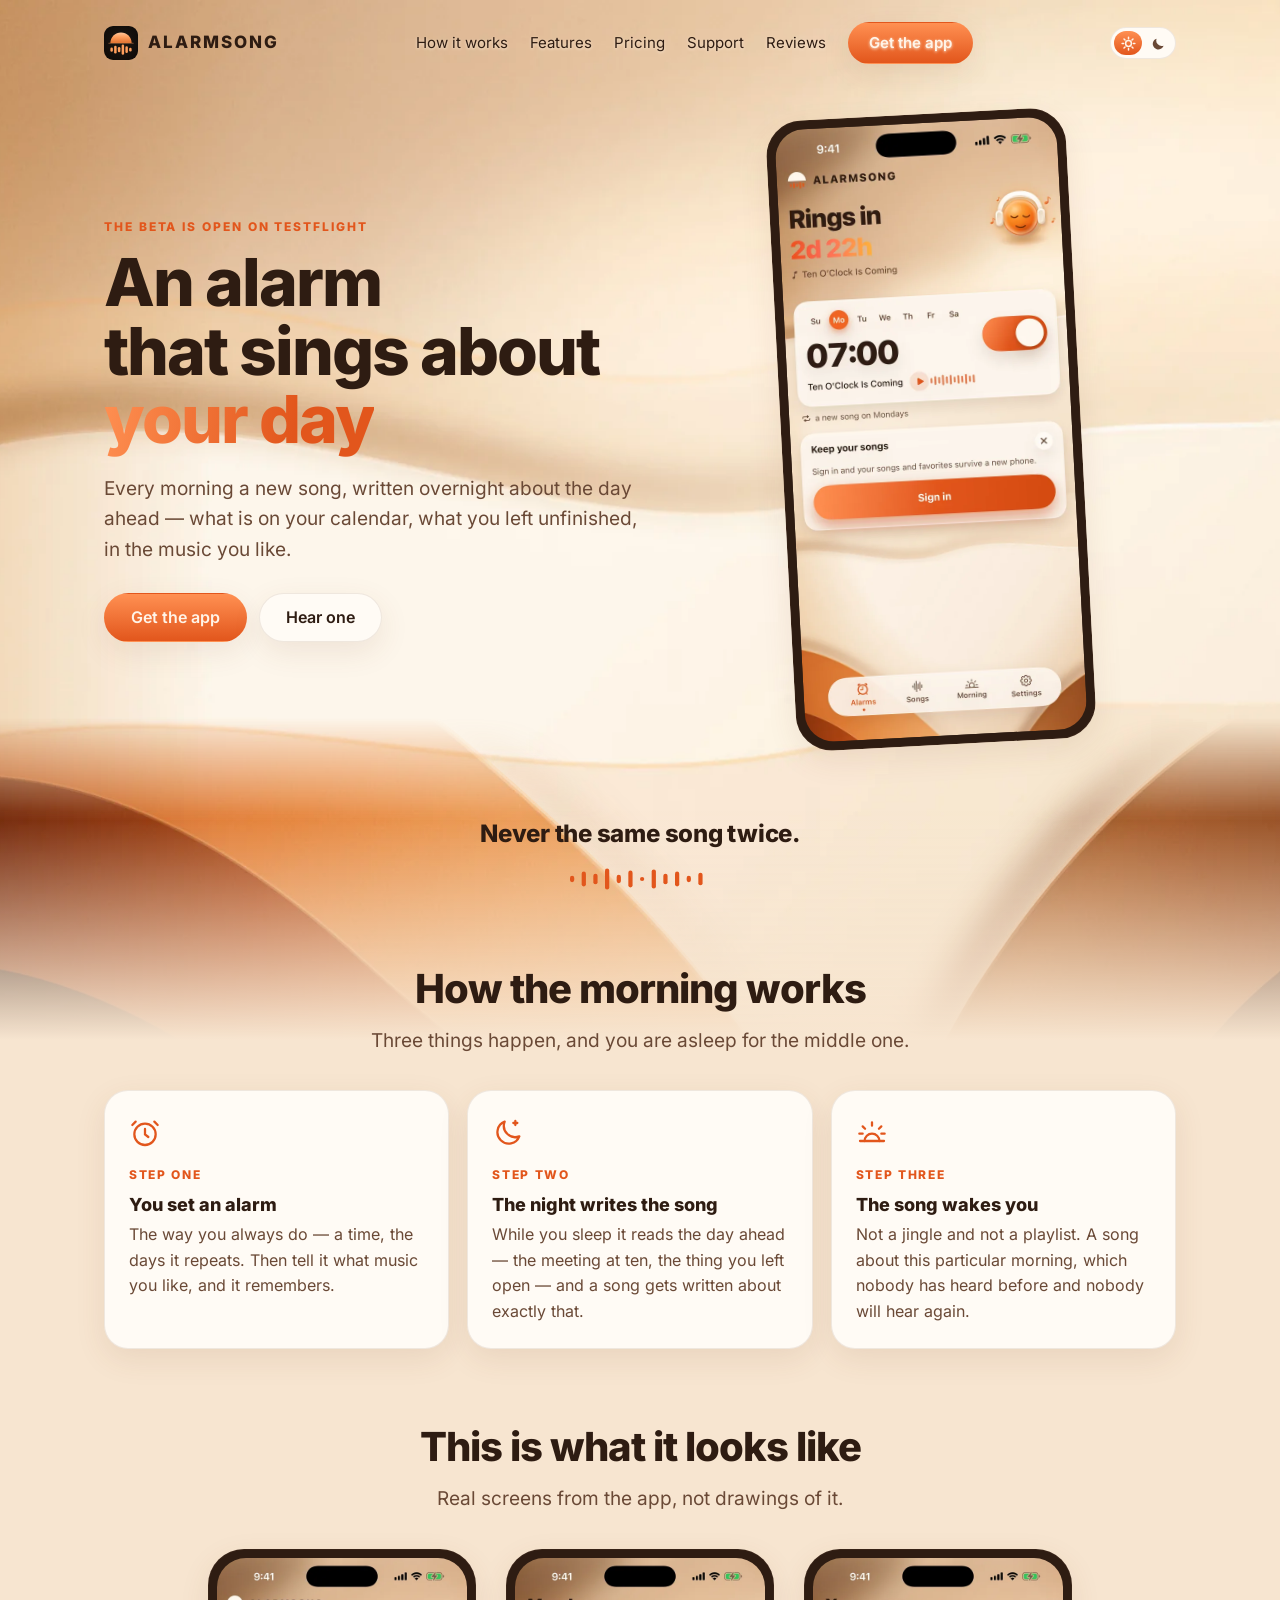
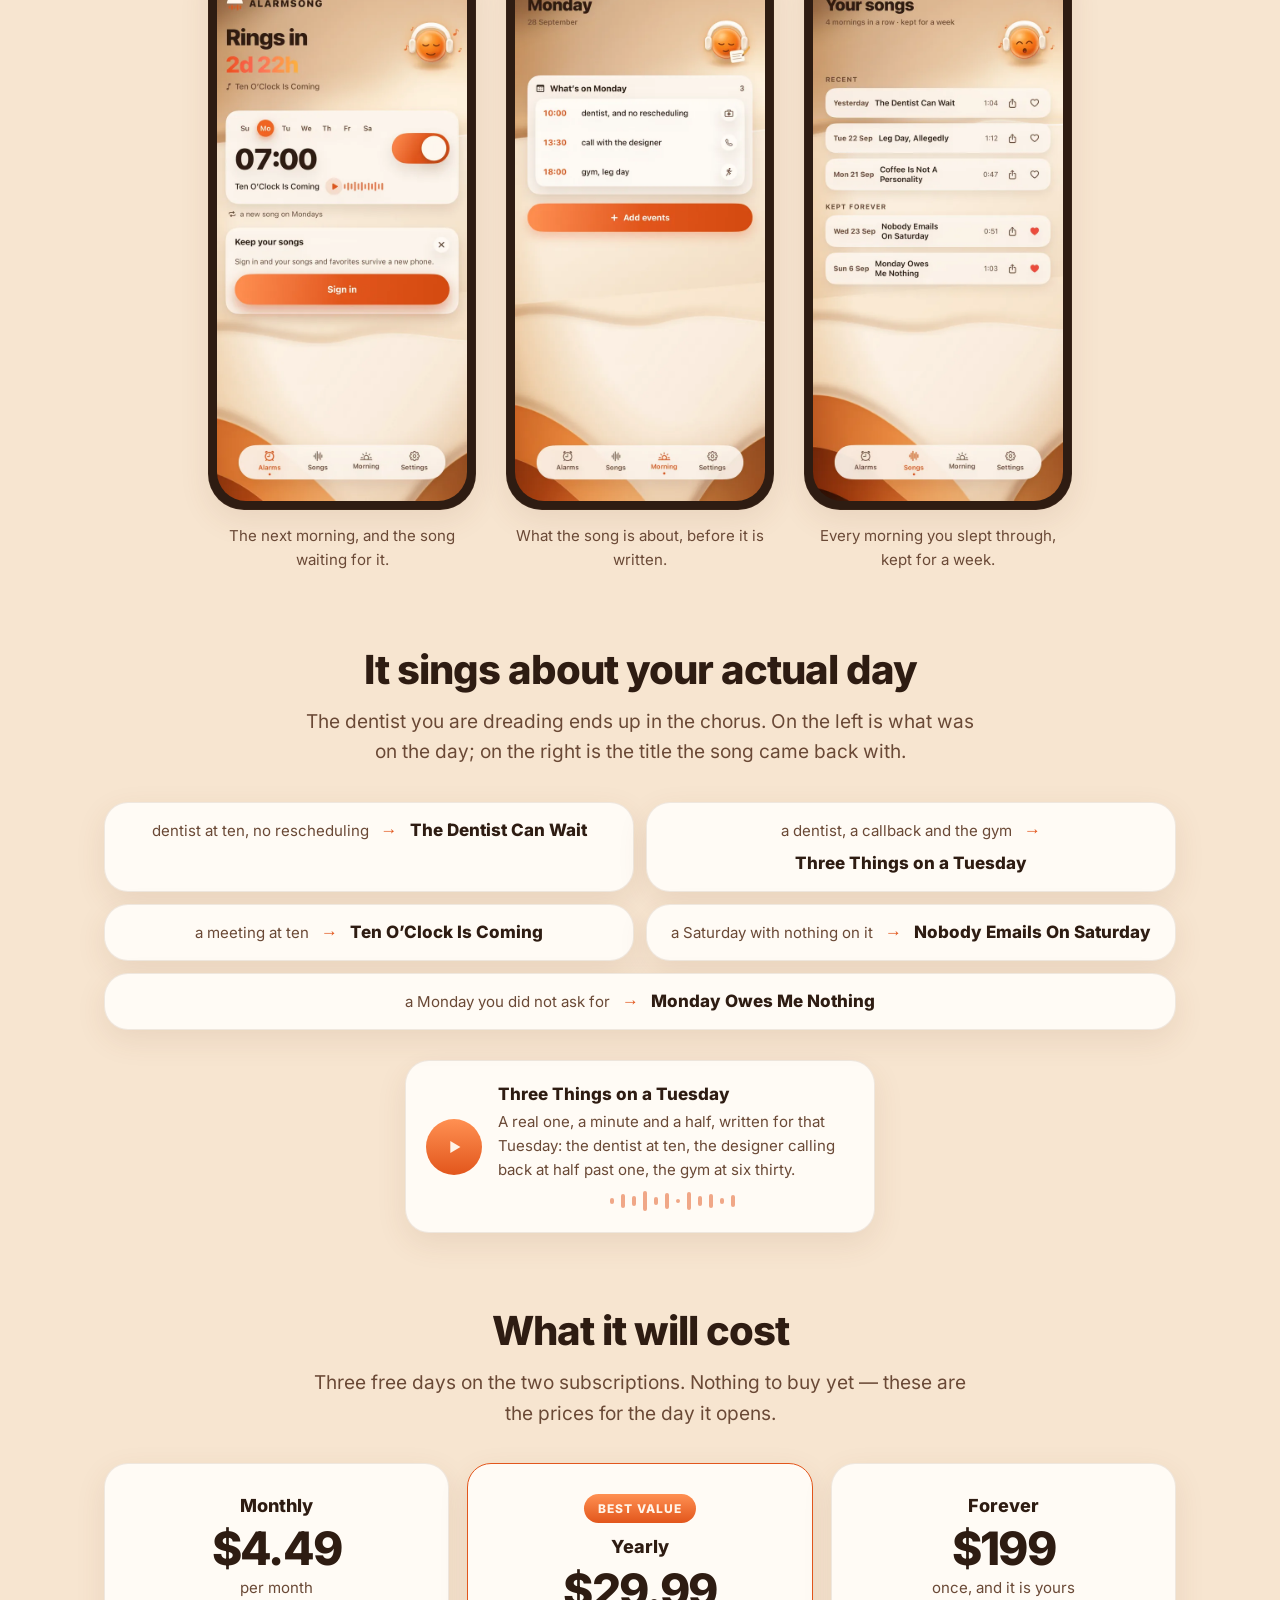
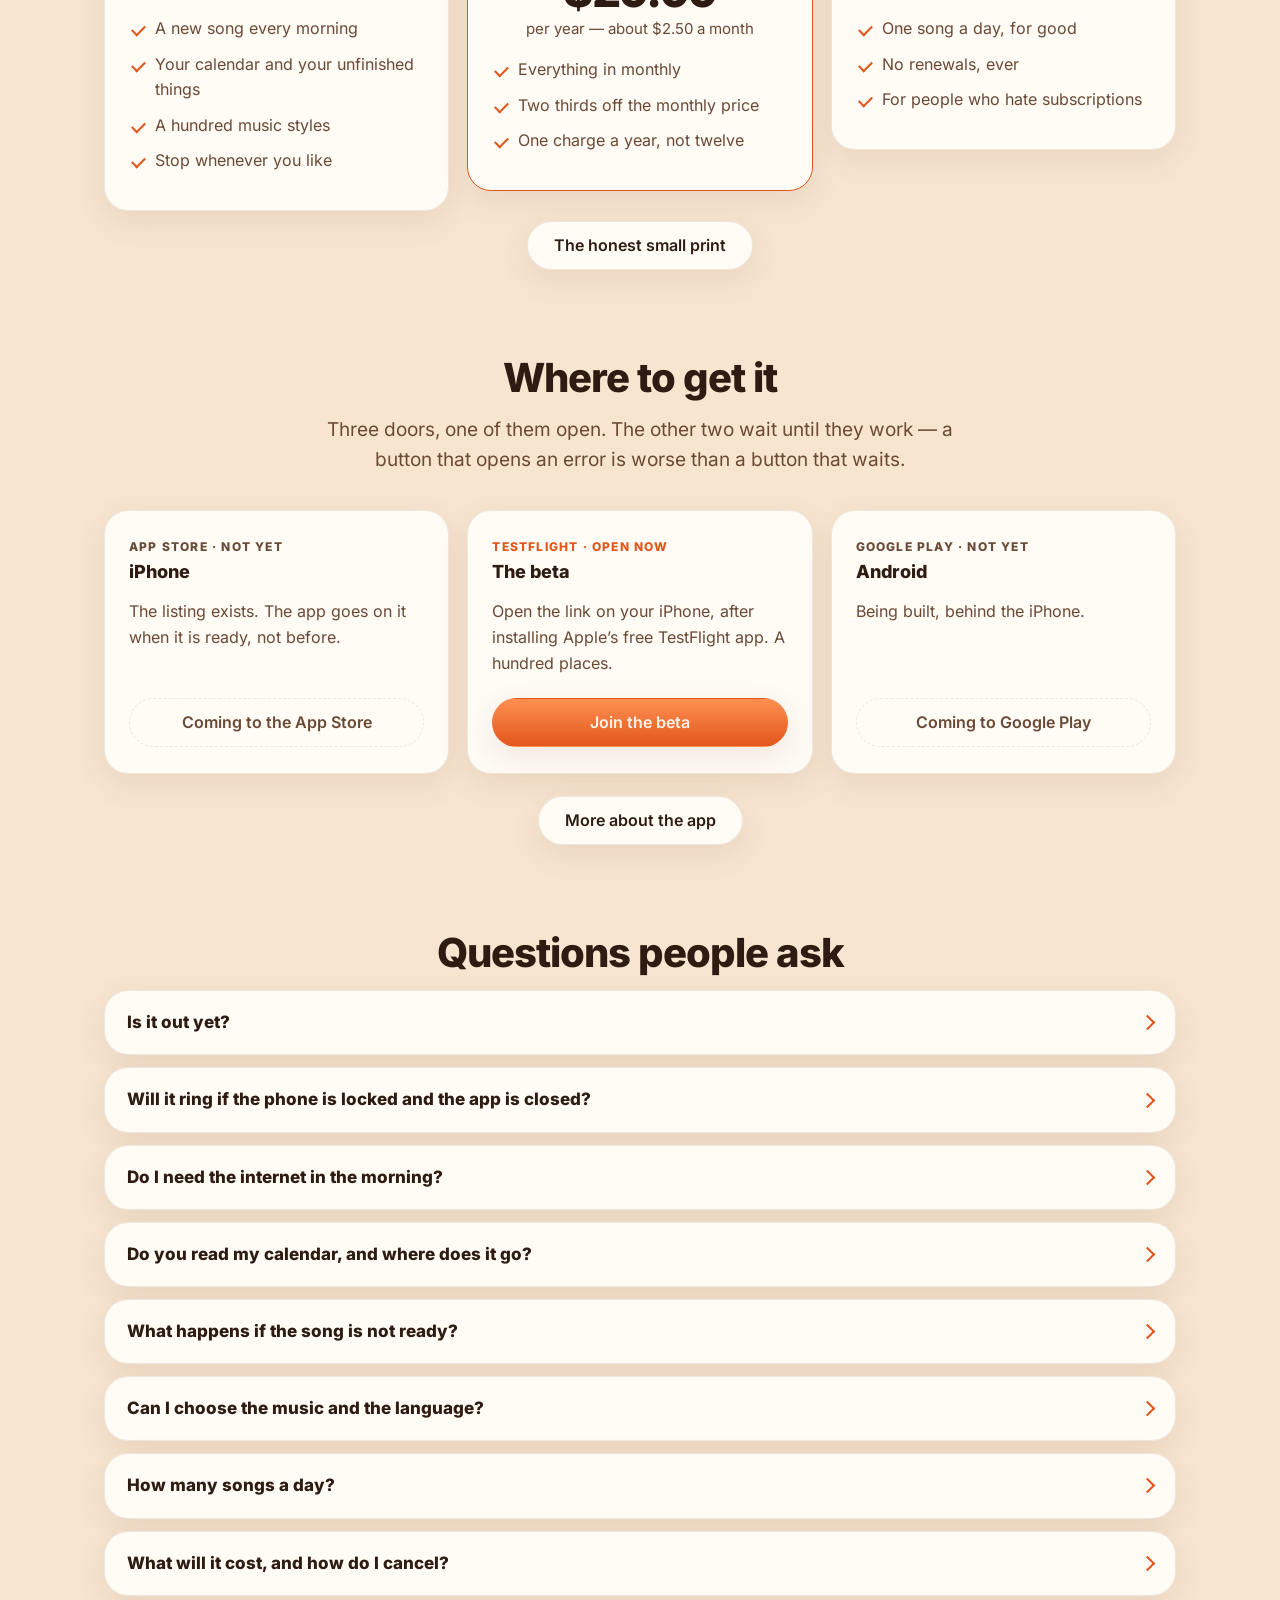
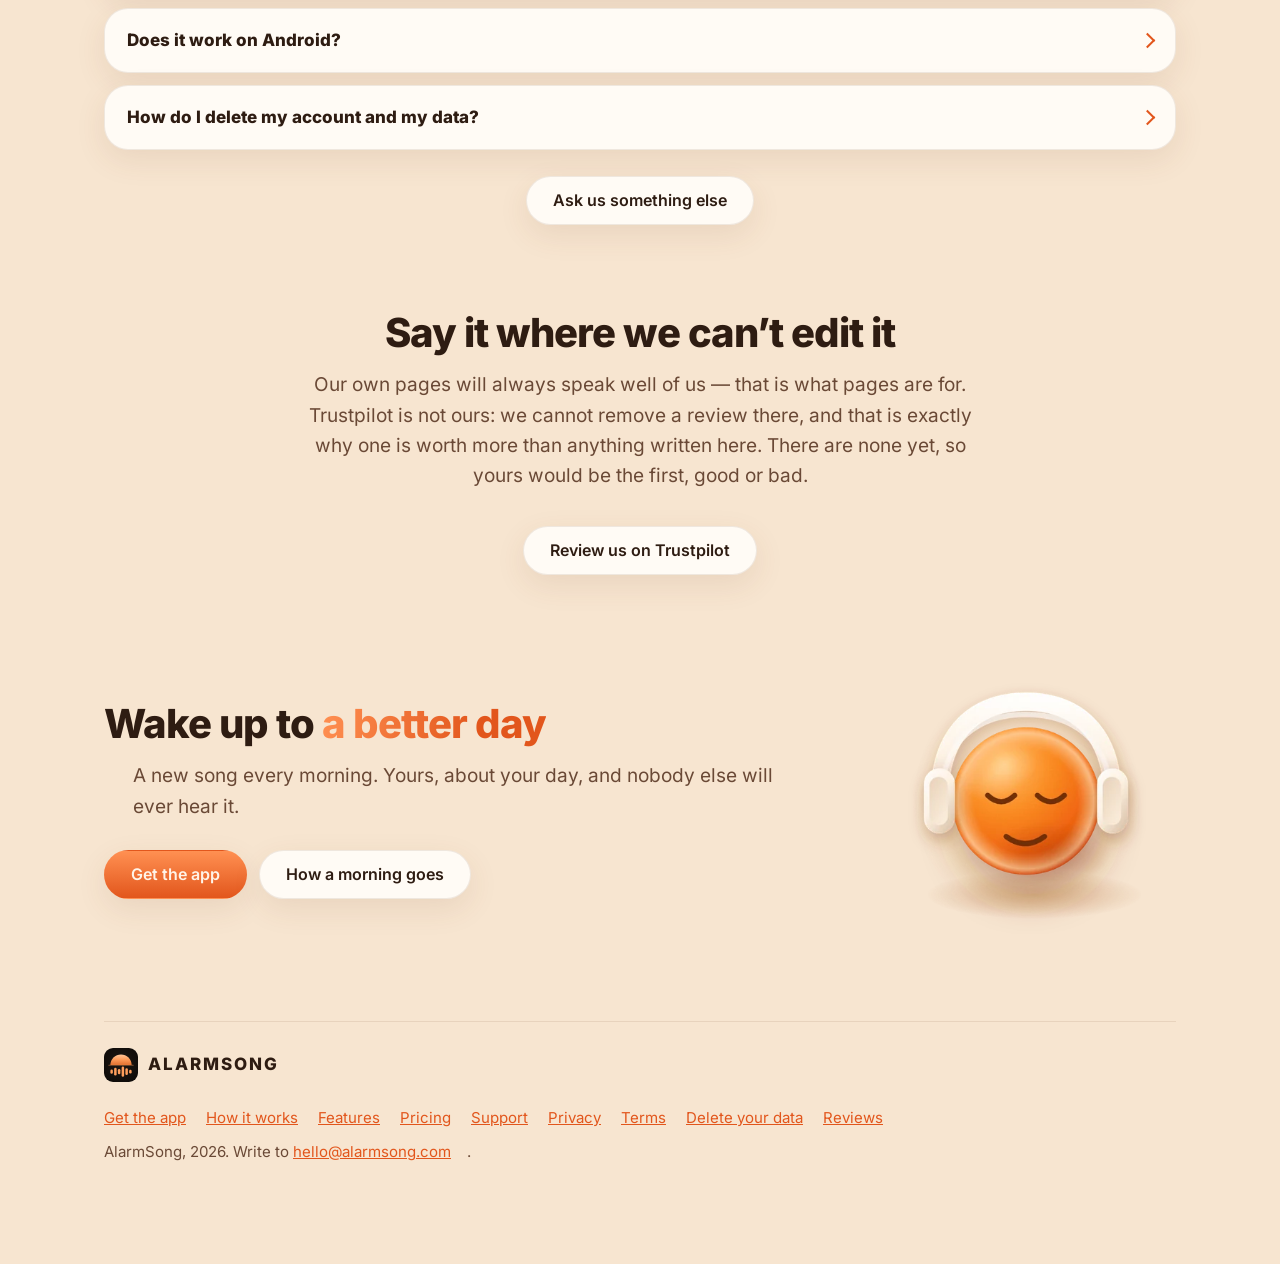
==== index.html @ 17f12dec "One day, one song: the example on the home page is now a single story The song you can press is abou" ====
<!DOCTYPE html>
<html lang="en">
<head>
<meta charset="utf-8">
<meta name="viewport" content="width=device-width, initial-scale=1">
<title>AlarmSong — an alarm that sings about your day</title>
<meta name="description" content="An alarm clock that wakes you with a brand new song, written overnight about the day ahead: your calendar, your unfinished things, in the music you like.">
<meta name="keywords" content="alarm that sings, musical alarm clock, personalised wake up song, ai alarm clock, calendar alarm, wake up to music, morning song app">
<meta name="robots" content="index,follow">
<link rel="canonical" href="https://alarmsong.com/">
<link rel="icon" href="/favicon.ico" sizes="32x32">
<link rel="icon" href="/favicon.svg" type="image/svg+xml">
<link rel="apple-touch-icon" href="/apple-touch-icon.png">
<link rel="manifest" href="/site.webmanifest">
<meta name="theme-color" media="(prefers-color-scheme: light)" content="#E7D8C6">
<meta name="theme-color" media="(prefers-color-scheme: dark)" content="#1A100A">
<meta property="og:type" content="website">
<meta property="og:site_name" content="AlarmSong">
<meta property="og:title" content="AlarmSong — an alarm that sings about your day">
<meta property="og:description" content="Every morning a new song, written overnight about the day ahead. Never the same song twice.">
<meta property="og:url" content="https://alarmsong.com/">
<meta property="og:image" content="https://alarmsong.com/og.png">
<meta property="og:image:width" content="1200">
<meta property="og:image:height" content="630">
<meta property="og:image:alt" content="AlarmSong — an alarm that sings about your day">
<meta name="twitter:card" content="summary_large_image">
<link rel="preload" href="/font/inter-800.woff2" as="font" type="font/woff2" crossorigin>
<script src="/theme.js"></script>
<link rel="stylesheet" href="/style.css">
<script type="application/ld+json">
{
  "@context": "https://schema.org",
  "@graph": [
    {
      "@type": "Organization",
      "@id": "https://alarmsong.com/#org",
      "name": "AlarmSong",
      "url": "https://alarmsong.com/",
      "logo": "https://alarmsong.com/icon-512.png",
      "email": "hello@alarmsong.com",
      "description": "An alarm clock that wakes you with a new song written about the day ahead."
    },
    {
      "@type": "WebSite",
      "@id": "https://alarmsong.com/#site",
      "name": "AlarmSong",
      "url": "https://alarmsong.com/",
      "publisher": { "@id": "https://alarmsong.com/#org" },
      "inLanguage": "en"
    },
    {
      "@type": "MobileApplication",
      "name": "AlarmSong",
      "applicationCategory": "LifestyleApplication",
      "applicationSubCategory": "Alarm clock",
      "operatingSystem": "iOS 26 or later; Android",
      "url": "https://alarmsong.com/",
      "image": "https://alarmsong.com/icon-512.png",
      "publisher": { "@id": "https://alarmsong.com/#org" },
      "description": "An alarm clock that writes a new song overnight about the day ahead and wakes you with it."
    },
    {
      "@type": "FAQPage",
      "mainEntity": [
              {
                      "@type": "Question",
                      "name": "Is it out yet?",
                      "acceptedAnswer": {
                              "@type": "Answer",
                              "text": "Not in the stores yet, but the beta is open: you can put it on your iPhone today through TestFlight, with room for a hundred testers. The App Store comes first after that, and Android follows."
                      }
              },
              {
                      "@type": "Question",
                      "name": "Will it ring if the phone is locked and the app is closed?",
                      "acceptedAnswer": {
                              "@type": "Answer",
                              "text": "Yes. It uses the phone's own system alarm rather than a notification, so it rings through a locked screen with the app closed, and it plays the whole song, not the first thirty seconds."
                      }
              },
              {
                      "@type": "Question",
                      "name": "Do I need the internet in the morning?",
                      "acceptedAnswer": {
                              "@type": "Answer",
                              "text": "No. The song is written the evening before and kept on the phone. The connection is needed when you set the alarm, not when it rings."
                      }
              },
              {
                      "@type": "Question",
                      "name": "Do you read my calendar, and where does it go?",
                      "acceptedAnswer": {
                              "@type": "Answer",
                              "text": "We read the titles and times of the day ahead so the song can be about them, and we do not store your calendar. Without a calendar it still works — the song is then about the morning rather than your day."
                      }
              },
              {
                      "@type": "Question",
                      "name": "What happens if the song is not ready?",
                      "acceptedAnswer": {
                              "@type": "Answer",
                              "text": "The alarm still rings, with a fallback sound rather than silence. A song takes a minute or two to write, and an alarm that stays quiet because a server had a bad night is not an alarm."
                      }
              },
              {
                      "@type": "Question",
                      "name": "Can I choose the music and the language?",
                      "acceptedAnswer": {
                              "@type": "Answer",
                              "text": "Yes. A hundred styles with a search box, from indie pop to math rock, or describe the sound in your own words. You can also pick the language the song is sung in."
                      }
              },
              {
                      "@type": "Question",
                      "name": "How many songs a day?",
                      "acceptedAnswer": {
                              "@type": "Answer",
                              "text": "One, for your morning. That is the same on every plan, including the one-time one — each song costs us money to make."
                      }
              },
              {
                      "@type": "Question",
                      "name": "What will it cost, and how do I cancel?",
                      "acceptedAnswer": {
                              "@type": "Answer",
                              "text": "$4.49 a month, $29.99 a year, or $199 once. The two subscriptions start with three free days, once per account; the one-time plan has none, because there is nothing to renew. Subscriptions renew by themselves until you cancel, and you cancel in your App Store or Google Play account settings at least 24 hours before the period ends — not in our app, because the store holds the subscription."
                      }
              },
              {
                      "@type": "Question",
                      "name": "Does it work on Android?",
                      "acceptedAnswer": {
                              "@type": "Answer",
                              "text": "It is being built. On iPhone, AlarmSong needs iOS 26 — that is where an iPhone lets an app ring its own alarm rather than a notification."
                      }
              },
              {
                      "@type": "Question",
                      "name": "How do I delete my account and my data?",
                      "acceptedAnswer": {
                              "@type": "Answer",
                              "text": "In the app: Settings, then Account, then Delete account. If the app is already gone, write to hello@alarmsong.com from the address you signed in with. Deleting is final — there is no archive to restore from."
                      }
              }
      ]
    }
  ]
}
</script>
</head>
<body>

<div class="sky" aria-hidden="true"><i class="far"></i><i class="near"></i></div>

<div class="bar">
  <div class="bar-in">
    <a class="brandrow" href="/"><img class="mark" src="/favicon.svg" width="30" height="30" alt=""><span class="brand">AlarmSong</span></a>
    <nav aria-label="Site">
      <a href="/how-it-works">How it works</a>
      <a href="/features">Features</a>
      <a href="/pricing">Pricing</a>
      <a href="/support">Support</a>
      <a href="https://www.trustpilot.com/review/alarmsong.com" rel="noopener">Reviews</a>
      <a class="btn btn-main" href="/app">Get the app</a>
    </nav>
    <p class="themes" role="group" aria-label="Theme">
      <button type="button" data-theme="light" aria-label="Light theme" title="Light"><svg viewBox="0 0 16 16" width="15" height="15" aria-hidden="true" fill="none" stroke="currentColor" stroke-width="1.6" stroke-linecap="round"><circle cx="8" cy="8" r="3.1"/><path d="M8 1.2v1.6M8 13.2v1.6M1.2 8h1.6M13.2 8h1.6M3.2 3.2l1.1 1.1M11.7 11.7l1.1 1.1M12.8 3.2l-1.1 1.1M4.3 11.7l-1.1 1.1"/></svg></button>
      <button type="button" data-theme="dark" aria-label="Dark theme" title="Dark"><svg viewBox="0 0 16 16" width="15" height="15" aria-hidden="true" fill="currentColor"><path d="M13.4 10.3A5.8 5.8 0 0 1 6 2.8a5.9 5.9 0 1 0 7.4 7.5z"/></svg></button>
    </p>
  </div>
</div>

<main class="wrap wide">

<div class="hero">
  <div class="hero-two">
    <div>
      <p class="eyebrow">The beta is open on TestFlight</p>
      <h1>An alarm<br>that sings about<br><span class="hl">your day</span></h1>
      <p class="lede">Every morning a new song, written overnight about the day
      ahead — what is on your calendar, what you left unfinished, in the music
      you like.</p>
      <div class="cta">
        <a class="btn btn-main" href="/app">Get the app</a>
        <a class="btn btn-flat" href="#listen">Hear one</a>
      </div>
    </div>
    <div class="phone hero-shot">
      <img src="/img/alarm.webp" width="600" height="1304" decoding="async" alt="The AlarmSong home screen counting down to the next alarm, with a 07:00 alarm card and the title of the song waiting for that morning">
    </div>
  </div>

  <p class="line">Never the same song twice.</p>
  <svg class="wave" viewBox="0 0 132 22" fill="currentColor" aria-hidden="true">
  <rect x="0" y="8" width="4" height="6" rx="2"/><rect x="11" y="4" width="4" height="14" rx="2"/>
  <rect x="22" y="6" width="4" height="10" rx="2"/><rect x="33" y="1" width="4" height="20" rx="2"/>
  <rect x="44" y="7" width="4" height="8" rx="2"/><rect x="55" y="3" width="4" height="16" rx="2"/>
  <rect x="66" y="9" width="4" height="4" rx="2"/><rect x="77" y="2" width="4" height="18" rx="2"/>
  <rect x="88" y="6" width="4" height="10" rx="2"/><rect x="99" y="4" width="4" height="14" rx="2"/>
  <rect x="110" y="8" width="4" height="6" rx="2"/><rect x="121" y="5" width="4" height="12" rx="2"/>
</svg>
</div>

<section class="section">
  <h2>How the morning works</h2>
  <p class="lede">Three things happen, and you are asleep for the middle one.</p>
  <ul class="grid grid-3">
    <li class="tile">
      <svg class="ico" viewBox="0 0 24 24" fill="none" stroke="currentColor" stroke-width="1.7" stroke-linecap="round" aria-hidden="true">
        <circle cx="12" cy="13" r="8"/><path d="M12 9v4l2.5 2"/><path d="M5 3.5 2.5 6M19 3.5 21.5 6"/>
      </svg>
      <span class="step-no">Step one</span>
      <h3>You set an alarm</h3>
      <p>The way you always do — a time, the days it repeats. Then tell it what
      music you like, and it remembers.</p>
    </li>
    <li class="tile">
      <svg class="ico" viewBox="0 0 24 24" fill="none" stroke="currentColor" stroke-width="1.7" stroke-linecap="round" stroke-linejoin="round" aria-hidden="true">
        <path d="M20.5 14.5A8.5 8.5 0 0 1 9.5 3.5a8.5 8.5 0 1 0 11 11Z"/><path d="M16 4.5h3M17.5 3v3"/>
      </svg>
      <span class="step-no">Step two</span>
      <h3>The night writes the song</h3>
      <p>While you sleep it reads the day ahead — the meeting at ten, the thing
      you left open — and a song gets written about exactly that.</p>
    </li>
    <li class="tile">
      <svg class="ico" viewBox="0 0 24 24" fill="none" stroke="currentColor" stroke-width="1.7" stroke-linecap="round" aria-hidden="true">
        <path d="M3 18h18"/><path d="M6.5 18a5.5 5.5 0 0 1 11 0"/>
        <path d="M12 4v2.5M5 7l1.8 1.8M19 7l-1.8 1.8M2.5 12.5H5M19 12.5h2.5"/>
      </svg>
      <span class="step-no">Step three</span>
      <h3>The song wakes you</h3>
      <p>Not a jingle and not a playlist. A song about this particular morning,
      which nobody has heard before and nobody will hear again.</p>
    </li>
  </ul>
</section>

<section class="section">
  <h2>This is what it looks like</h2>
  <p class="lede">Real screens from the app, not drawings of it.</p>
  <ul class="phones">
    <li><figure>
      <div class="phone"><img src="/img/alarm.webp" width="600" height="1304" loading="lazy" decoding="async" alt="The AlarmSong home screen counting down three days and fifteen hours to the next alarm, with a 07:00 alarm card and the song title Ten O'Clock Is Coming"></div>
      <figcaption>The next morning, and the song waiting for it.</figcaption>
    </figure></li>
    <li><figure>
      <div class="phone"><img src="/img/morning.webp" width="600" height="1304" loading="lazy" decoding="async" alt="A card headed What's on Monday listing a dentist appointment at ten, a call with the designer at half past one and the gym at six"></div>
      <figcaption>What the song is about, before it is written.</figcaption>
    </figure></li>
    <li><figure>
      <div class="phone"><img src="/img/songs.webp" width="600" height="1304" loading="lazy" decoding="async" alt="A list of songs from previous mornings with their titles, lengths and hearts for the ones kept forever"></div>
      <figcaption>Every morning you slept through, kept for a week.</figcaption>
    </figure></li>
  </ul>
</section>

<section class="section middle" id="listen">
  <h2>It sings about your actual day</h2>
  <p class="lede">The dentist you are dreading ends up in the chorus. On the
  left is what was on the day; on the right is the title the song came back
  with.</p>
  <ul class="pairs">
    <li><span class="was">dentist at ten, no rescheduling</span><span class="arrow" aria-hidden="true">→</span><span class="got">The Dentist Can Wait</span></li>
    <li><span class="was">a dentist, a callback and the gym</span><span class="arrow" aria-hidden="true">→</span><span class="got">Three Things on a Tuesday</span></li>
    <li><span class="was">a meeting at ten</span><span class="arrow" aria-hidden="true">→</span><span class="got">Ten O’Clock Is Coming</span></li>
    <li><span class="was">a Saturday with nothing on it</span><span class="arrow" aria-hidden="true">→</span><span class="got">Nobody Emails On Saturday</span></li>
    <li><span class="was">a Monday you did not ask for</span><span class="arrow" aria-hidden="true">→</span><span class="got">Monday Owes Me Nothing</span></li>
  </ul>

  <figure class="player" id="player">
    <audio id="song" preload="none" controls src="/media/three-things-on-a-tuesday.mp3"></audio>
    <button type="button" id="playbtn" hidden aria-label="Play the song">
      <svg viewBox="0 0 24 24" fill="currentColor" aria-hidden="true"><path id="playicon" d="M8 5.5v13l11-6.5L8 5.5Z"/></svg>
    </button>
    <figcaption class="who">
      <p class="name">Three Things on a Tuesday</p>
      <p class="about">A real one, a minute and a half, written for that Tuesday: the dentist at ten, the designer calling back at half past one, the gym at six thirty.</p>
      <svg class="bars" viewBox="0 0 132 22" fill="currentColor" aria-hidden="true"><rect x="0" y="8" width="4" height="6" rx="2"/><rect x="11" y="4" width="4" height="14" rx="2"/><rect x="22" y="6" width="4" height="10" rx="2"/><rect x="33" y="1" width="4" height="20" rx="2"/><rect x="44" y="7" width="4" height="8" rx="2"/><rect x="55" y="3" width="4" height="16" rx="2"/><rect x="66" y="9" width="4" height="4" rx="2"/><rect x="77" y="2" width="4" height="18" rx="2"/><rect x="88" y="6" width="4" height="10" rx="2"/><rect x="99" y="4" width="4" height="14" rx="2"/><rect x="110" y="8" width="4" height="6" rx="2"/><rect x="121" y="5" width="4" height="12" rx="2"/></svg>
    </figcaption>
  </figure>
</section>

<section class="section">
  <h2>What it will cost</h2>
  <p class="lede">Three free days on the two subscriptions. Nothing to buy
  yet — these are the prices for the day it opens.</p>
  <ul class="plans">
    <li class="plan">
      <h3>Monthly</h3>
      <span class="price">$4.49</span>
      <p class="per">per month</p>
      <ul>
        <li>A new song every morning</li>
        <li>Your calendar and your unfinished things</li>
        <li>A hundred music styles</li>
        <li>Stop whenever you like</li>
      </ul>
    </li>
    <li class="plan pick">
      <span class="tag">Best value</span>
      <h3>Yearly</h3>
      <span class="price">$29.99</span>
      <p class="per">per year — about $2.50 a month</p>
      <ul>
        <li>Everything in monthly</li>
        <li>Two thirds off the monthly price</li>
        <li>One charge a year, not twelve</li>
      </ul>
    </li>
    <li class="plan">
      <h3>Forever</h3>
      <span class="price">$199</span>
      <p class="per">once, and it is yours</p>
      <ul>
        <li>One song a day, for good</li>
        <li>No renewals, ever</li>
        <li>For people who hate subscriptions</li>
      </ul>
    </li>
  </ul>
  <p class="middle"><a class="btn btn-flat" href="/pricing">The honest small print</a></p>
</section>

<section class="section">
  <h2>Where to get it</h2>
  <p class="lede">Three doors, one of them open. The other two wait until they
  work — a button that opens an error is worse than a button that waits.</p>
  <ul class="stores">
    <li class="store">
      <p class="state">App Store · not yet</p>
      <h3>iPhone</h3>
      <p>The listing exists. The app goes on it when it is ready, not before.</p>
      <span class="btn btn-off" aria-disabled="true">Coming to the App Store</span>
    </li>
    <li class="store">
      <p class="state ready">TestFlight · open now</p>
      <h3>The beta</h3>
      <p>Open the link on your iPhone, after installing Apple’s free TestFlight
      app. A hundred places.</p>
      <a class="btn btn-main" href="https://testflight.apple.com/join/chHG2hJU" rel="noopener">Join the beta</a>
    </li>
    <li class="store">
      <p class="state">Google Play · not yet</p>
      <h3>Android</h3>
      <p>Being built, behind the iPhone.</p>
      <span class="btn btn-off" aria-disabled="true">Coming to Google Play</span>
    </li>
  </ul>
  <p class="middle" style="margin-top:22px"><a class="btn btn-flat" href="/app">More about the app</a></p>
</section>

<section class="section">
  <h2>Questions people ask</h2>
  <div class="faq">
    <details>
      <summary>Is it out yet?</summary>
      <p class="answer">Not in the stores yet, but the beta is open: you can put it on your iPhone today through TestFlight, with room for a hundred testers. The App Store comes first after that, and Android follows.</p>
    </details>
    <details>
      <summary>Will it ring if the phone is locked and the app is closed?</summary>
      <p class="answer">Yes. It uses the phone's own system alarm rather than a notification, so it rings through a locked screen with the app closed, and it plays the whole song, not the first thirty seconds.</p>
    </details>
    <details>
      <summary>Do I need the internet in the morning?</summary>
      <p class="answer">No. The song is written the evening before and kept on the phone. The connection is needed when you set the alarm, not when it rings.</p>
    </details>
    <details>
      <summary>Do you read my calendar, and where does it go?</summary>
      <p class="answer">We read the titles and times of the day ahead so the song can be about them, and we do not store your calendar. Without a calendar it still works — the song is then about the morning rather than your day.</p>
    </details>
    <details>
      <summary>What happens if the song is not ready?</summary>
      <p class="answer">The alarm still rings, with a fallback sound rather than silence. A song takes a minute or two to write, and an alarm that stays quiet because a server had a bad night is not an alarm.</p>
    </details>
    <details>
      <summary>Can I choose the music and the language?</summary>
      <p class="answer">Yes. A hundred styles with a search box, from indie pop to math rock, or describe the sound in your own words. You can also pick the language the song is sung in.</p>
    </details>
    <details>
      <summary>How many songs a day?</summary>
      <p class="answer">One, for your morning. That is the same on every plan, including the one-time one — each song costs us money to make.</p>
    </details>
    <details>
      <summary>What will it cost, and how do I cancel?</summary>
      <p class="answer">$4.49 a month, $29.99 a year, or $199 once. The two subscriptions start with three free days, once per account; the one-time plan has none, because there is nothing to renew. Subscriptions renew by themselves until you cancel, and you cancel in your App Store or Google Play account settings at least 24 hours before the period ends — not in our app, because the store holds the subscription.</p>
    </details>
    <details>
      <summary>Does it work on Android?</summary>
      <p class="answer">It is being built. On iPhone, AlarmSong needs iOS 26 — that is where an iPhone lets an app ring its own alarm rather than a notification.</p>
    </details>
    <details>
      <summary>How do I delete my account and my data?</summary>
      <p class="answer">In the app: Settings, then Account, then Delete account. If the app is already gone, write to hello@alarmsong.com from the address you signed in with. Deleting is final — there is no archive to restore from.</p>
    </details>
  </div>
  <p class="middle" style="margin-top:26px"><a class="btn btn-flat" href="/support">Ask us something else</a></p>
</section>

<section class="section middle">
  <h2>Say it where we can’t edit it</h2>
  <p class="lede">Our own pages will always speak well of us — that is what
  pages are for. Trustpilot is not ours: we cannot remove a review there, and
  that is exactly why one is worth more than anything written here. There are
  none yet, so yours would be the first, good or bad.</p>
  <div class="cta">
    <a class="btn btn-flat" href="https://www.trustpilot.com/review/alarmsong.com" rel="noopener">Review us on Trustpilot</a>
  </div>
</section>

<section class="finish">
  <div>
    <h2>Wake up to <span class="hl">a better day</span></h2>
    <p class="lede">A new song every morning. Yours, about your day, and nobody
    else will ever hear it.</p>
    <div class="cta">
      <a class="btn btn-main" href="/app">Get the app</a>
      <a class="btn btn-flat" href="/how-it-works">How a morning goes</a>
    </div>
  </div>
  <img class="mascot" src="/img/mascot.webp" width="420" height="420" loading="lazy" decoding="async" alt="">
</section>

<footer>
<span class="brandrow"><img class="mark" src="/favicon.svg" width="30" height="30" alt=""><span class="brand">AlarmSong</span></span>
<p>
<a href="/app">Get the app</a>
<a href="/how-it-works">How it works</a>
<a href="/features">Features</a>
<a href="/pricing">Pricing</a>
<a href="/support">Support</a>
<a href="/privacy">Privacy</a>
<a href="/terms">Terms</a>
<a href="/delete-account">Delete your data</a>
<a href="https://www.trustpilot.com/review/alarmsong.com" rel="noopener">Reviews</a>
</p>
<p class="updated">AlarmSong, 2026. Write to <a href="mailto:hello@alarmsong.com">hello@alarmsong.com</a>.</p>
</footer>

</main>

<script>
/* One song, one button. Without JavaScript the page shows the browser's own
   audio controls instead, so the song is still playable. */
(function () {
  var audio = document.getElementById('song');
  var btn = document.getElementById('playbtn');
  var box = document.getElementById('player');
  var icon = document.getElementById('playicon');
  if (!audio || !btn) return;
  var PLAY = 'M8 5.5v13l11-6.5L8 5.5Z';
  var PAUSE = 'M7 5h3.2v14H7V5Zm6.8 0H17v14h-3.2V5Z';
  audio.removeAttribute('controls');
  btn.hidden = false;
  btn.addEventListener('click', function () {
    if (audio.paused) { audio.play(); } else { audio.pause(); }
  });
  audio.addEventListener('play', function () {
    icon.setAttribute('d', PAUSE);
    btn.setAttribute('aria-label', 'Pause the song');
    box.classList.add('playing');
  });
  ['pause', 'ended'].forEach(function (e) {
    audio.addEventListener(e, function () {
      icon.setAttribute('d', PLAY);
      btn.setAttribute('aria-label', 'Play the song');
      box.classList.remove('playing');
    });
  });
})();
</script>

<!-- Counting page views: Cloudflare Web Analytics. No cookies, no local storage,
     nothing that says who you are — so the site needs no consent banner. -->
<script defer src="https://static.cloudflareinsights.com/beacon.min.js"
        data-cf-beacon='{"token": "42a79ccab96d46068a54033209192ac7"}'></script>
</body>
</html>
---- style.css ----
/* One stylesheet for the whole site.

   The look is the app's own: the same warm sky and dunes, the same mascot, the
   same "First light" palette, letter for letter, both themes. The sky and the
   mascot are the app's baked images — never redrawn here, because two copies
   of a drawing drift apart within a week.

   Colours come from tokens only. A value written in place looks right in one
   theme and turns to mud in the other.

   House rule: nothing is clipped and nothing scrolls sideways. Check at 320,
   375, 768 and 1280, in both themes, before calling anything done. */

@font-face {
  font-family: Inter;
  font-style: normal;
  font-weight: 400;
  font-display: swap;
  src: url(/font/inter-400.woff2) format('woff2');
}
@font-face {
  font-family: Inter;
  font-style: normal;
  font-weight: 600;
  font-display: swap;
  src: url(/font/inter-600.woff2) format('woff2');
}
@font-face {
  font-family: Inter;
  font-style: normal;
  font-weight: 800;
  font-display: swap;
  src: url(/font/inter-800.woff2) format('woff2');
}

:root {
  --bg: #F7E5D0;          /* the colour the sky image fades into */
  --card: #FFFBF5;
  --card-2: #FFFFFF;
  --stroke: rgba(122, 82, 56, 0.12);
  --shadow: 0 10px 30px rgba(122, 72, 40, 0.10);
  --text: #2E1C12;
  --dim: #6A4936;
  --accent: #E2561C;
  --accent-soft: #FF9052;
  --on-accent: #FFF4E8;
  --warn: #B93B22;
  --bezel: #2E1C12;
  --sky: url(/img/sky-day.webp);
  --dunes: url(/img/dunes-day.webp);
}

/* Light is the site's own look, the way the app looks at first light. Dark is
   the same design in the app's evening palette, for whoever asks for it — by
   hand with the switch, or by their system when the switch is on "auto". */
:root[data-theme="dark"] {
    --bg: #1A100A;
    --card: #2D1E14;
    --card-2: #3A2718;
    --stroke: #5E432D;
    --shadow: 0 10px 30px rgba(0, 0, 0, 0.35);
    --text: #F6E7D6;
    --dim: #C0A48C;
    --accent: #FF6A26;
    --accent-soft: #FFA061;
    --on-accent: #FFF4E8;
    --warn: #FFC24D;
    --bezel: #0C0907;
    --sky: url(/img/sky-night.webp);
    --dunes: url(/img/dunes-night.webp);
}

/* Without JavaScript nobody can switch by hand, so the system decides. */
@media (prefers-color-scheme: dark) {
  :root:not([data-theme="light"]):not([data-theme="dark"]) {
    --bg: #1A100A;
    --card: #2D1E14;
    --card-2: #3A2718;
    --stroke: #5E432D;
    --shadow: 0 10px 30px rgba(0, 0, 0, 0.35);
    --text: #F6E7D6;
    --dim: #C0A48C;
    --accent: #FF6A26;
    --accent-soft: #FFA061;
    --on-accent: #FFF4E8;
    --warn: #FFC24D;
    --bezel: #0C0907;
    --sky: url(/img/sky-night.webp);
    --dunes: url(/img/dunes-night.webp);
  }
}

* { box-sizing: border-box; }

html { -webkit-text-size-adjust: 100%; }

body {
  margin: 0;
  padding: 0;
  position: relative;
  background: var(--bg);
  color: var(--text);
  font: 400 17px/1.6 Inter, -apple-system, BlinkMacSystemFont, "Segoe UI", Roboto, sans-serif;
  overflow-wrap: anywhere;
  -webkit-font-smoothing: antialiased;
}

/* The app's sky behind the top of every page, in the same two layers the app
   itself uses: the far one with the soft waves, the near one with the dunes.
   Both are the app's baked images.

   They drift, very slowly and in opposite directions, and the only thing that
   changes is a transform — the card does that, nothing is repainted frame by
   frame. That is the one kind of movement this project allows in a background. */
.sky {
  position: absolute;
  inset: 0 0 auto;
  height: clamp(560px, 92vw, 1040px);
  z-index: -2;
  pointer-events: none;
  overflow: hidden;
}

.sky i {
  position: absolute;
  left: -4%;
  right: -4%;
  display: block;
  background-repeat: no-repeat;
  will-change: transform;
}

.sky .far {
  top: 0;
  height: 100%;
  background-image: var(--sky);
  background-position: center top;
  background-size: 100% auto;
  animation: drift-far 54s ease-in-out infinite alternate;
}

/* The dunes sit low and mostly out of frame: in the concept they are a corner,
   not a wall, and the headline has to stay on light ground. */
.sky .near {
  bottom: -7%;
  height: 38%;
  background-image: var(--dunes);
  background-position: center bottom;
  background-size: 100% auto;
  animation: drift-near 76s ease-in-out infinite alternate;
  /* The crop has a straight top edge; without this it draws a line across the
     page. Dissolved, the dunes come out of the haze the way they do in the app. */
  -webkit-mask-image: linear-gradient(to bottom, transparent, #000 26%);
  mask-image: linear-gradient(to bottom, transparent, #000 26%);
}

@keyframes drift-far {
  from { transform: translate3d(-1.4%, 0, 0); }
  to   { transform: translate3d(1.4%, 0, 0); }
}

@keyframes drift-near {
  from { transform: translate3d(1.8%, 0, 0); }
  to   { transform: translate3d(-1.8%, 0, 0); }
}

/* Asked not to have movement — then there is none. */
@media (prefers-reduced-motion: reduce) {
  .sky i { animation: none; }
}

/* The last stretch dissolves into the page colour so the band has no edge. */
.sky::after {
  content: "";
  position: absolute;
  inset: auto 0 0;
  height: 22%;
  background: linear-gradient(to bottom, transparent, var(--bg));
}

.wrap {
  max-width: 1120px;
  margin: 0 auto;
  padding: 0 24px 90px;
}

.narrow { max-width: 760px; }

/* Top bar */

.bar-in {
  max-width: 1120px;
  margin: 0 auto;
  padding: 22px 24px 10px;
  display: flex;
  align-items: center;
  gap: 20px;
  flex-wrap: wrap;
}

.brandrow {
  display: inline-flex;
  align-items: center;
  gap: 10px;
  text-decoration: none;
  margin-right: auto;
}

.mark { display: block; width: 34px; height: 34px; border-radius: 9px; flex: none; }

.brand {
  font-size: 17px;
  font-weight: 800;
  letter-spacing: 0.12em;
  text-transform: uppercase;
  color: var(--text);
  text-decoration: none;
}

.bar nav {
  display: flex;
  align-items: center;
  gap: 22px;
  flex-wrap: wrap;
  font-size: 15px;
}

/* Menu links take the full text colour here rather than the muted one: over
     the light patch of the baked sky, muted disappears altogether — Pricing
     and Support could not be read at all. */
.bar nav a {
  color: var(--text);
  text-decoration: none;
  white-space: nowrap;
  text-shadow: 0 1px 3px var(--bg);
}

.bar nav a:hover,
.bar nav a[aria-current="page"] { color: var(--accent); }

.bar nav a.btn { color: var(--on-accent); }

/* Type */

h1 {
  font-size: clamp(38px, 5.6vw, 66px);
  line-height: 1.04;
  letter-spacing: -0.03em;
  font-weight: 800;
  margin: 0 0 20px;
}

h2 {
  font-size: clamp(26px, 3.6vw, 40px);
  line-height: 1.12;
  letter-spacing: -0.025em;
  font-weight: 800;
  margin: 0 0 14px;
}

h3 { font-size: 18px; line-height: 1.3; font-weight: 800; margin: 0 0 6px; }

/* The highlighted half of a headline, the way the app paints the hour. */
.hl {
  background: linear-gradient(100deg, var(--accent-soft), var(--accent) 70%);
  -webkit-background-clip: text;
  background-clip: text;
  color: transparent;
}

p, li { margin: 10px 0; }

ol, ul { padding-left: 22px; }

a { color: var(--accent); }

.lede {
  font-size: clamp(17px, 1.6vw, 19px);
  color: var(--dim);
  max-width: 36em;
  margin: 0 auto 4px;
}

.section { padding: 76px 0 0; }

.section > h2, .section > .lede, .section > .eyebrow { text-align: center; }

.section > .lede { margin-bottom: 34px; }

.middle { text-align: center; }

.eyebrow {
  font-size: 12px;
  font-weight: 800;
  letter-spacing: 0.16em;
  text-transform: uppercase;
  color: var(--accent);
  margin: 0 0 12px;
}

/* Buttons */

.cta { display: flex; gap: 12px; flex-wrap: wrap; margin: 28px 0 0; }

.section .cta, .middle .cta { justify-content: center; }

.btn {
  display: inline-flex;
  align-items: center;
  gap: 9px;
  padding: 14px 26px;
  border-radius: 999px;
  font-size: 16px;
  font-weight: 600;
  text-decoration: none;
  border: 1px solid transparent;
  line-height: 1.2;
}

.btn-main {
  background: linear-gradient(180deg, var(--accent-soft), var(--accent));
  color: var(--on-accent);
  box-shadow: var(--shadow);
}

.btn-flat {
  background: var(--card);
  border-color: var(--stroke);
  color: var(--text);
  box-shadow: var(--shadow);
}

.btn-off {
  background: transparent;
  border: 1px dashed var(--stroke);
  color: var(--dim);
  cursor: default;
}

.bar .btn { padding: 11px 20px; font-size: 15px; }

/* Hero */

.hero { padding: 40px 0 0; }

.hero-two {
  display: grid;
  grid-template-columns: 1.05fr 0.95fr;
  gap: 40px;
  align-items: center;
}

.hero-two .lede { margin-left: 0; }

.hero-shot { justify-self: center; max-width: 300px; transform: rotate(-3deg); }

.line {
  text-align: center;
  font-size: clamp(19px, 2.2vw, 24px);
  font-weight: 800;
  letter-spacing: -0.01em;
  margin: 70px 0 0;
}

.wave { display: block; margin: 14px auto 0; width: 140px; height: 24px; color: var(--accent); }

/* Cards */

.card, .tile, .plan, .store, .player, .pairs li, .faq details {
  background: var(--card);
  border: 1px solid var(--stroke);
  border-radius: 24px;
  box-shadow: var(--shadow);
}

.card { padding: 6px 24px 20px; margin: 18px 0; }

.card .cardhead { font-size: 17px; font-weight: 800; margin: 22px 0 6px; }

.grid, .plans, .stores {
  display: grid;
  grid-template-columns: 1fr;
  gap: 18px;
  margin: 0;
  padding: 0;
  list-style: none;
}

/* Rows fill completely or do not form: fitting as many as would go left one
   tile alone in the last row, and that was the first thing that read as wrong. */
@media (min-width: 620px) {
  .grid-4 { grid-template-columns: repeat(2, 1fr); }
}

@media (min-width: 900px) {
  .grid-3 { grid-template-columns: repeat(3, 1fr); }
  .grid-4 { grid-template-columns: repeat(4, 1fr); }
  .plans, .stores { grid-template-columns: repeat(3, 1fr); }
}

.tile { padding: 26px 24px 24px; margin: 0; }

.tile .ico, .store .ico {
  width: 32px;
  height: 32px;
  color: var(--accent);
  display: block;
  margin-bottom: 16px;
}

.tile p, .store p { color: var(--dim); font-size: 16px; margin: 0; }

.tile p + p { margin-top: 10px; }

.step-no {
  font-size: 12px;
  font-weight: 800;
  letter-spacing: 0.14em;
  text-transform: uppercase;
  color: var(--accent);
  display: block;
  margin-bottom: 8px;
}

/* Phones with real screenshots */

.phones {
  display: flex;
  gap: 30px;
  justify-content: center;
  flex-wrap: wrap;
  margin: 8px 0 0;
  padding: 0;
  list-style: none;
}

.phones li { margin: 0; max-width: 268px; }

.phone {
  background: var(--bezel);
  border-radius: 36px;
  padding: 8px;
  border: 1px solid var(--stroke);
  box-shadow: var(--shadow);
  display: block;
}

.phone img { display: block; width: 100%; height: auto; border-radius: 29px; }

.phones figcaption { color: var(--dim); font-size: 15px; text-align: center; margin-top: 14px; }

figure { margin: 0; }

.pair { display: grid; grid-template-columns: 268px 1fr; gap: 40px; align-items: center; margin: 40px 0 0; }

.pair.flip > .phone { order: 2; }

/* The song */

.player {
  padding: 20px;
  margin: 30px auto 0;
  max-width: 470px;
  display: flex;
  align-items: center;
  gap: 16px;
  text-align: left;
}

.player button {
  flex: none;
  width: 56px;
  height: 56px;
  border-radius: 28px;
  border: 0;
  background: linear-gradient(180deg, var(--accent-soft), var(--accent));
  color: var(--on-accent);
  cursor: pointer;
  display: flex;
  align-items: center;
  justify-content: center;
  padding: 0;
}

.player button svg { width: 22px; height: 22px; display: block; }

.player .who { min-width: 0; flex: 1; }

.player .name { font-weight: 800; margin: 0; }

.player .about { color: var(--dim); font-size: 15px; margin: 2px 0 0; }

.player .bars { display: block; width: 100%; height: 22px; color: var(--accent); margin-top: 8px; opacity: 0.5; }

.player.playing .bars { opacity: 1; }

/* What each title came from: the titles read as nonsense without it. */
.pairs { list-style: none; padding: 0; margin: 26px 0 0; display: grid; gap: 12px; }

.pairs li {
  padding: 14px 20px;
  margin: 0;
  display: flex;
  flex-wrap: wrap;
  align-items: baseline;
  gap: 6px 12px;
  justify-content: center;
}

.pairs .was { color: var(--dim); font-size: 15px; }
.pairs .arrow { color: var(--accent); }
.pairs .got { font-weight: 800; }

@media (min-width: 620px) {
  .pairs { grid-template-columns: 1fr 1fr; }
  .pairs li:last-child:nth-child(odd) { grid-column: 1 / -1; }
}

/* Prices */

.plans { align-items: start; }

.plan { padding: 30px 24px 26px; margin: 0; text-align: center; }

.plan.pick { border-color: var(--accent); }

.plan .tag {
  display: inline-block;
  background: linear-gradient(180deg, var(--accent-soft), var(--accent));
  color: var(--on-accent);
  border-radius: 999px;
  font-size: 12px;
  font-weight: 800;
  letter-spacing: 0.08em;
  text-transform: uppercase;
  padding: 5px 14px;
  margin-bottom: 12px;
}

.plan .price {
  font-size: 46px;
  font-weight: 800;
  letter-spacing: -0.035em;
  line-height: 1.1;
  display: block;
  margin: 6px 0 2px;
}

.plan .per { color: var(--dim); font-size: 15px; margin: 0 0 16px; }

.plan ul { list-style: none; padding: 0; margin: 0; text-align: left; font-size: 16px; color: var(--dim); }

.plan ul li { margin: 10px 0; padding-left: 26px; position: relative; }

.plan ul li::before {
  content: "";
  position: absolute;
  left: 3px;
  top: 9px;
  width: 11px;
  height: 6px;
  border-left: 2px solid var(--accent);
  border-bottom: 2px solid var(--accent);
  transform: rotate(-45deg);
}

/* Stores */

.store { padding: 26px 24px; margin: 0; display: flex; flex-direction: column; gap: 4px; }

.store .state {
  font-size: 12px;
  font-weight: 800;
  letter-spacing: 0.1em;
  text-transform: uppercase;
  color: var(--dim);
  margin: 0;
}

.store .ready { color: var(--accent); }

.store p { margin: 6px 0 18px; }

.store .btn { margin-top: auto; justify-content: center; }

/* Questions */

.faq { margin: 0; display: grid; gap: 12px; }

.faq details { padding: 0 22px; }

.faq summary {
  list-style: none;
  cursor: pointer;
  font-weight: 800;
  font-size: 17px;
  padding: 18px 0;
  display: flex;
  align-items: center;
  gap: 14px;
}

.faq summary::-webkit-details-marker { display: none; }

/* The chevron turns instead of a plus appearing and disappearing. */
.faq summary::after {
  content: "";
  margin-left: auto;
  flex: none;
  width: 9px;
  height: 9px;
  border-right: 2px solid var(--accent);
  border-bottom: 2px solid var(--accent);
  transform: rotate(-45deg);
  transition: transform 0.15s ease;
}

.faq details[open] summary::after { transform: rotate(45deg); }

.faq .answer { color: var(--dim); margin: 0 0 20px; }

/* Closing call */

.finish {
  display: grid;
  grid-template-columns: 1fr auto;
  gap: 30px;
  align-items: center;
  margin-top: 76px;
}

.finish .mascot { width: min(300px, 46vw); height: auto; display: block; }

/* Plain-page pieces */

.contact {
  background: var(--card);
  border: 1px solid var(--stroke);
  border-radius: 24px;
  box-shadow: var(--shadow);
  padding: 22px;
  margin: 22px 0;
}

.contact a.mail { display: inline-block; font-size: 24px; font-weight: 800; text-decoration: none; margin: 2px 0 6px; line-height: 1.25; }

.contact .when { color: var(--dim); margin: 0; }

.steps { counter-reset: step; list-style: none; padding-left: 0; }

.steps li { counter-increment: step; position: relative; padding-left: 38px; margin: 14px 0; }

.steps li::before {
  content: counter(step);
  position: absolute;
  left: 0;
  top: 1px;
  width: 26px;
  height: 26px;
  border-radius: 13px;
  background: var(--accent);
  color: var(--on-accent);
  font-size: 15px;
  font-weight: 800;
  text-align: center;
  line-height: 26px;
}

.note { border-left: 3px solid var(--warn); padding-left: 14px; margin: 18px 0; color: var(--text); }

.q { font-weight: 800; margin: 24px 0 2px; }

/* Foot */

footer {
  margin-top: 70px;
  padding-top: 26px;
  border-top: 1px solid var(--stroke);
  color: var(--dim);
  font-size: 15px;
}

footer a { margin-right: 16px; display: inline-block; }

footer .brandrow { margin: 0 0 14px; }

.updated { color: var(--dim); font-size: 15px; }

/* Narrow */

@media (max-width: 860px) {
  .hero-two { grid-template-columns: 1fr; gap: 28px; text-align: center; }
  .hero-two .lede { margin-left: auto; margin-right: auto; }
  .hero-two .cta { justify-content: center; }
  .hero-shot { transform: none; max-width: 268px; }
  .pair { grid-template-columns: 1fr; gap: 24px; justify-items: center; text-align: center; }
  .pair.flip > .phone { order: 0; }
  .phone { max-width: 268px; }
  .finish { grid-template-columns: 1fr; justify-items: center; text-align: center; }
}

@media (max-width: 420px) {
  body { font-size: 16px; }
  .wrap { padding: 0 18px 64px; }
  .bar-in { padding: 16px 18px 8px; gap: 14px; }
  .bar nav { gap: 16px; font-size: 14px; }
  .section { padding: 56px 0 0; }
  .btn { padding: 13px 20px; font-size: 15px; }
  .contact a.mail { font-size: 19px; }
  .line { margin-top: 52px; }
}

/* The theme switch: three states, remembered per browser. It sits in the top
   bar, at the right end — the first place anyone looks for it. Words became
   signs there: three buttons spelled out pushed the menu onto a second line
   on a phone. */
.themes {
  display: inline-flex;
  background: var(--card);
  border: 1px solid var(--stroke);
  border-radius: 999px;
  padding: 3px;
  gap: 2px;
  /* A shadow in the page colour rather than an outline: the letters stay
      readable over any patch, and nothing is repainted to do it. */
  margin: 0 0 0 auto;
  flex: none;
}

.themes button {
  border: 0;
  background: transparent;
  color: var(--dim);
  font: inherit;
  font-size: 14px;
  font-weight: 700;
  width: 28px;
  height: 24px;
  padding: 0;
  border-radius: 999px;
  cursor: pointer;
  line-height: 1;
  display: inline-flex;
  align-items: center;
  justify-content: center;
}

.themes button svg { display: block; }

.themes button[aria-pressed="true"] {
  background: linear-gradient(180deg, var(--accent-soft), var(--accent));
  color: var(--on-accent);
}
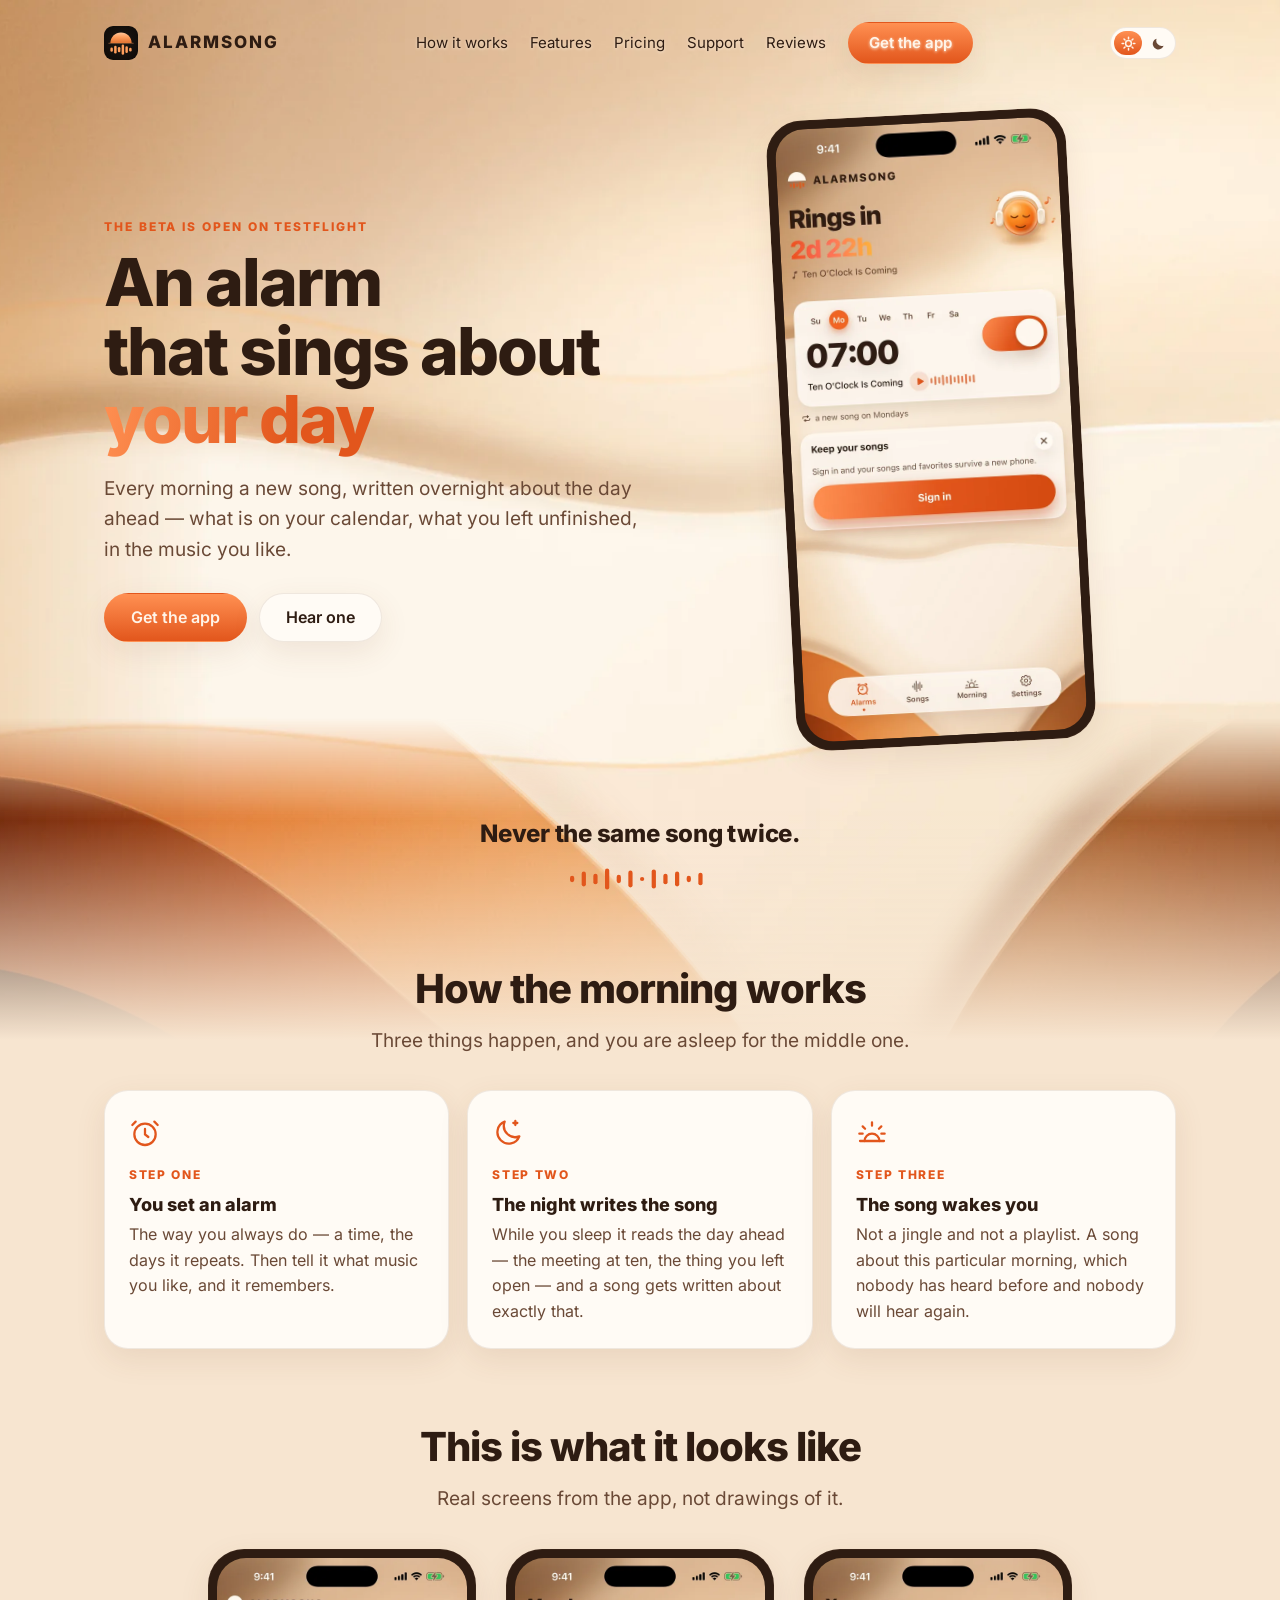
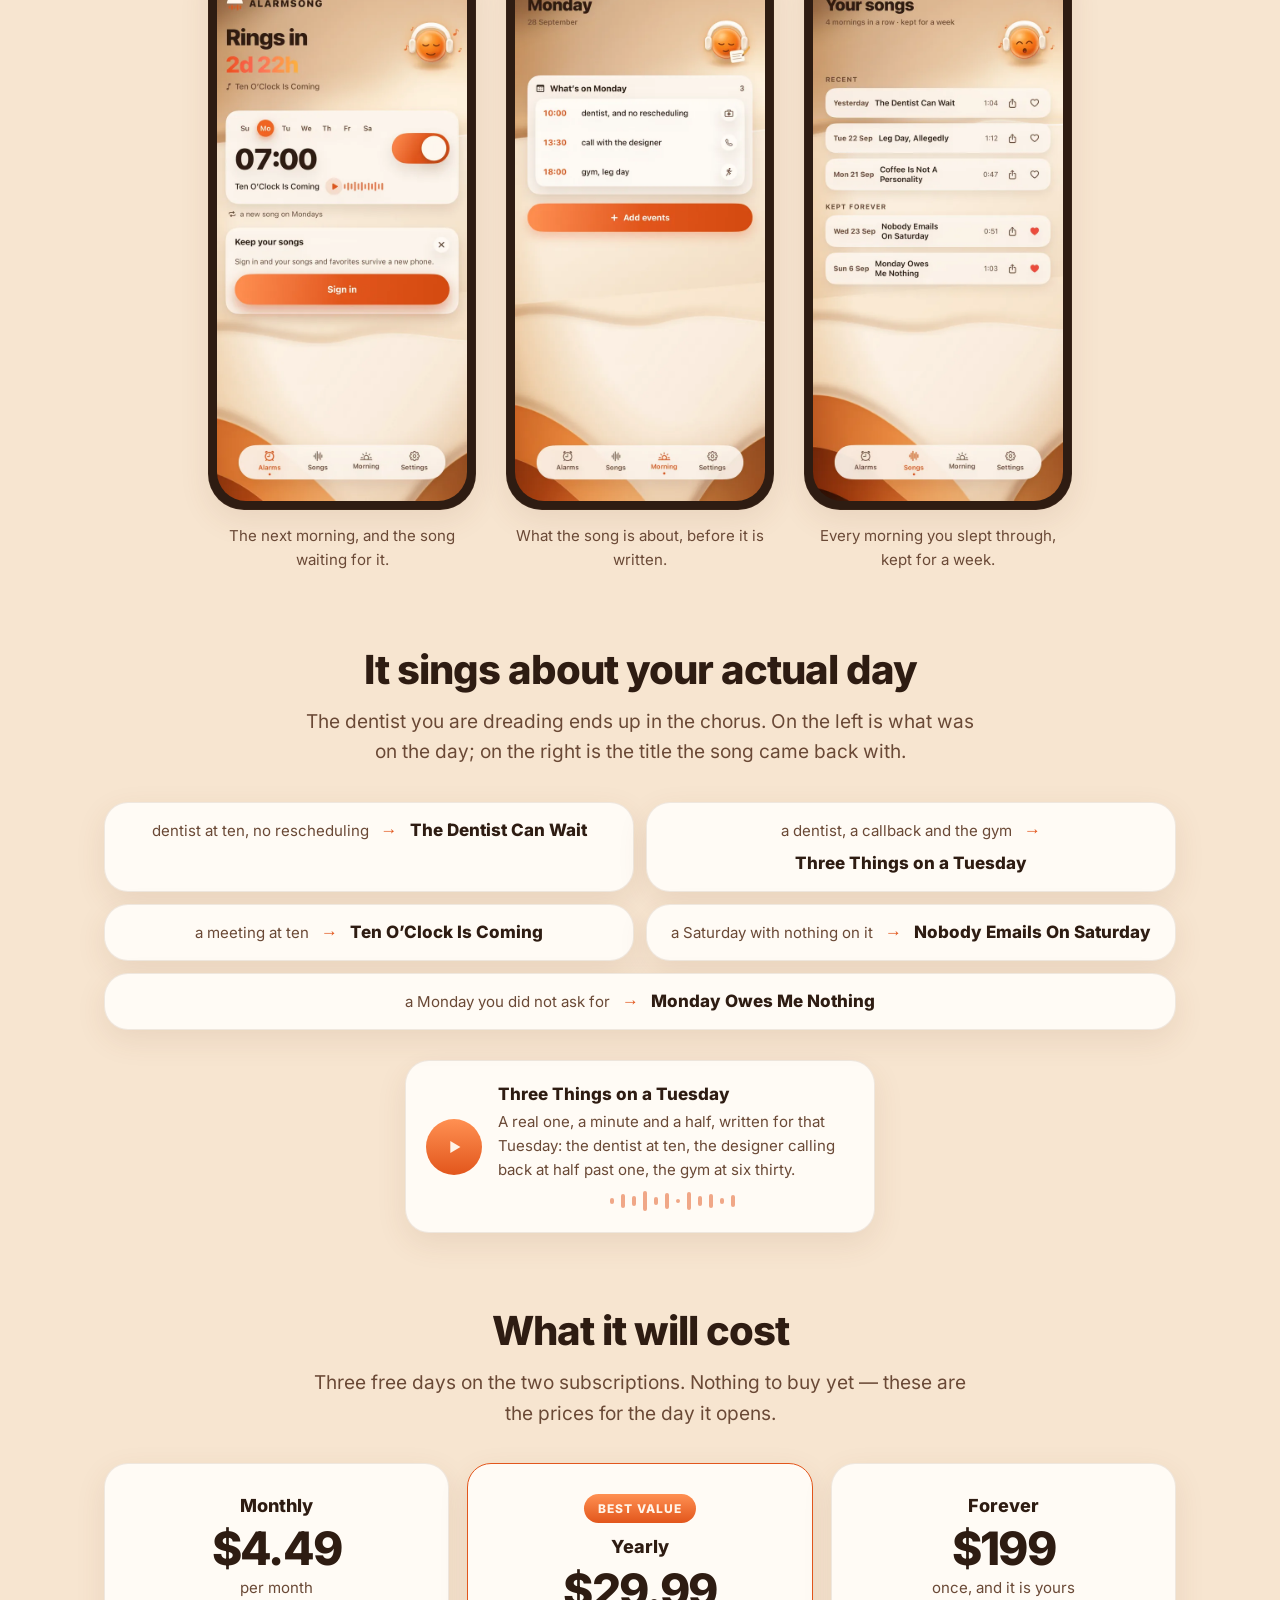
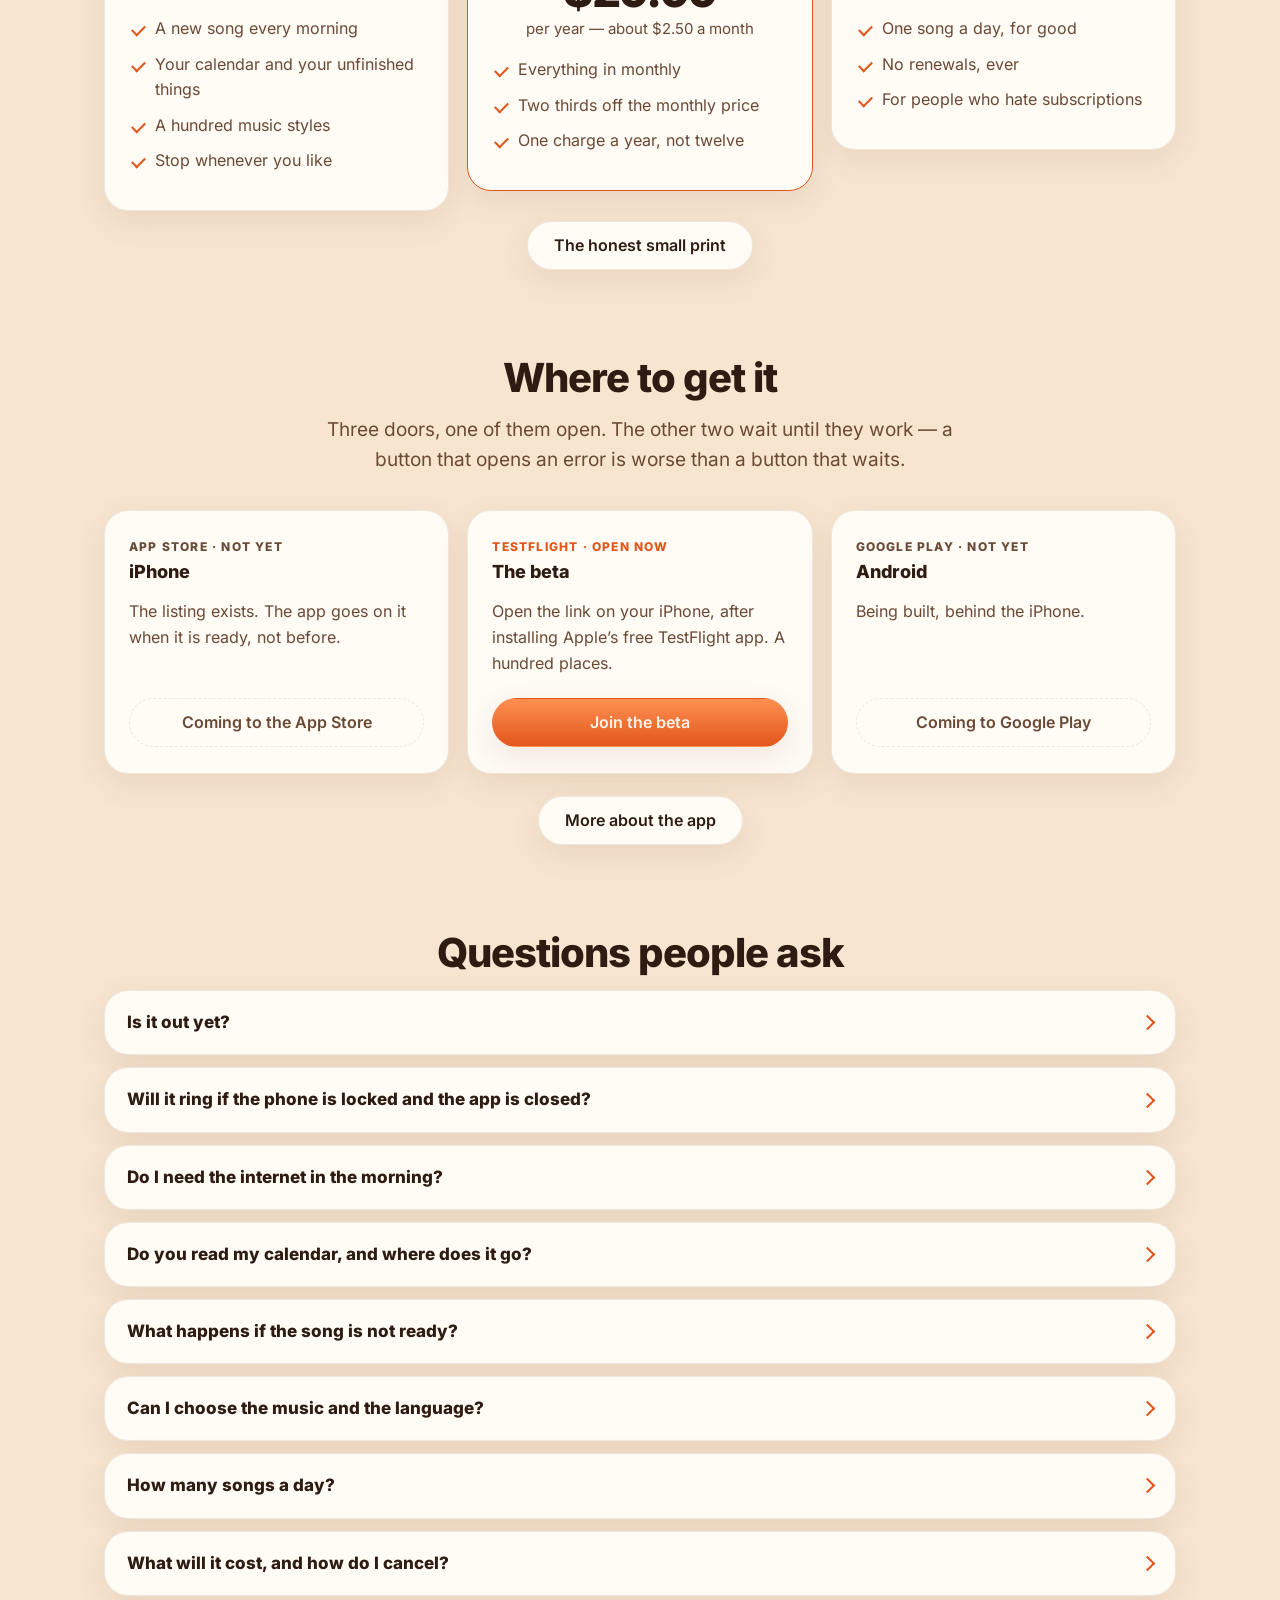
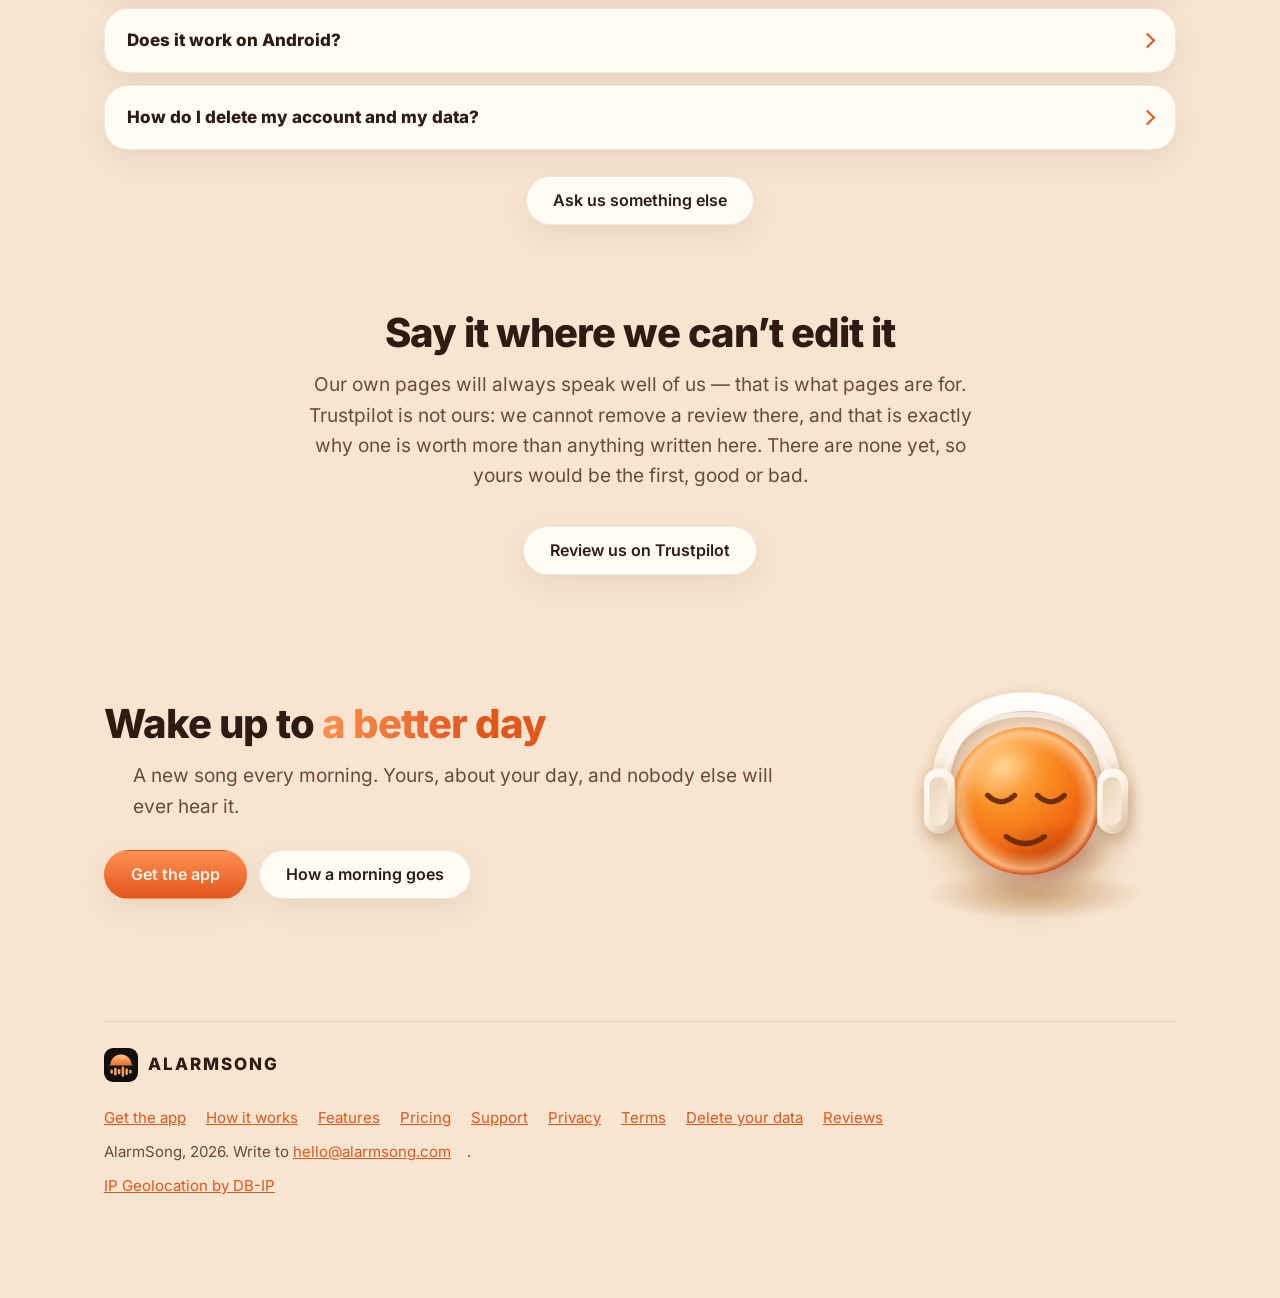
==== commit 5d1782f6: "Attribution for the city lookup, as its licence asks From 26 September the song knows roughly which " ====
--- a/index.html
+++ b/index.html
@@ -435,6 +435,7 @@
 <a href="https://www.trustpilot.com/review/alarmsong.com" rel="noopener">Reviews</a>
 </p>
 <p class="updated">AlarmSong, 2026. Write to <a href="mailto:hello@alarmsong.com">hello@alarmsong.com</a>.</p>
+<p class="updated"><a href="https://db-ip.com" rel="noopener">IP Geolocation by DB-IP</a></p>
 </footer>
 
 </main>
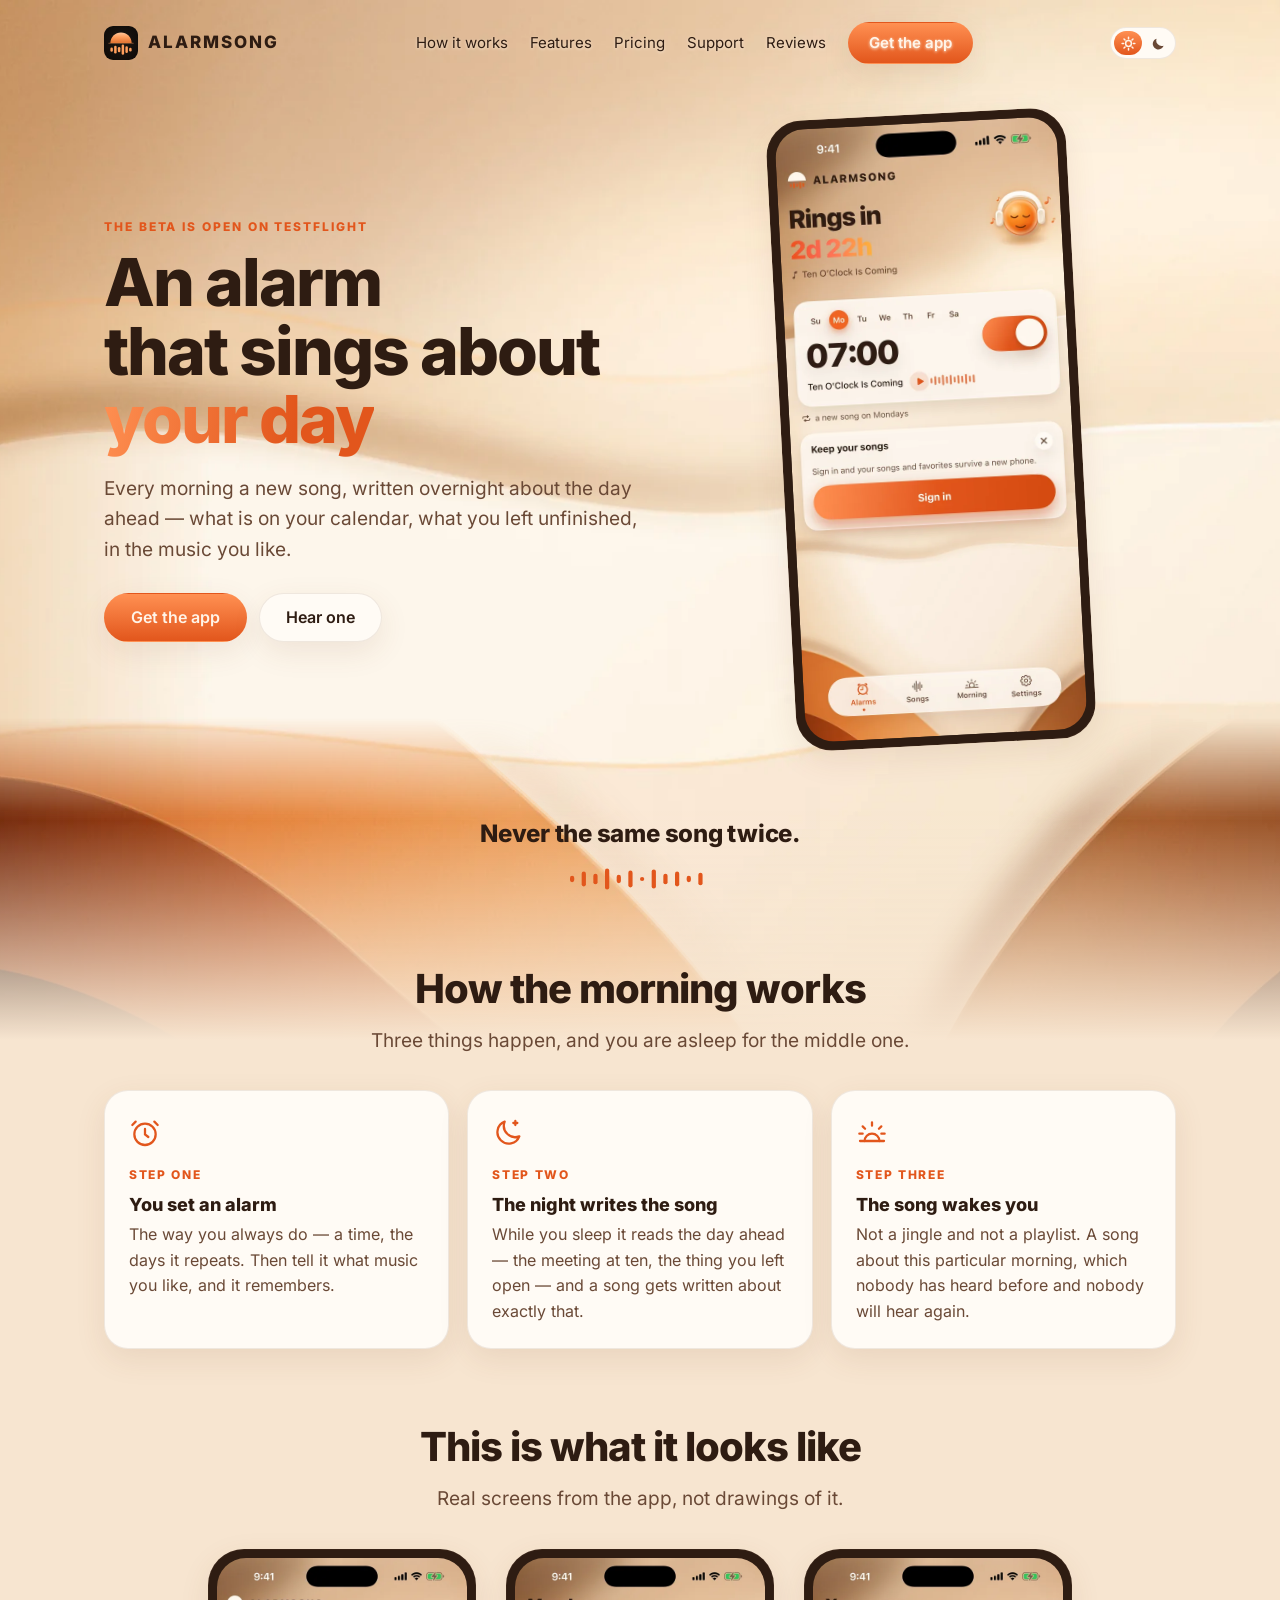
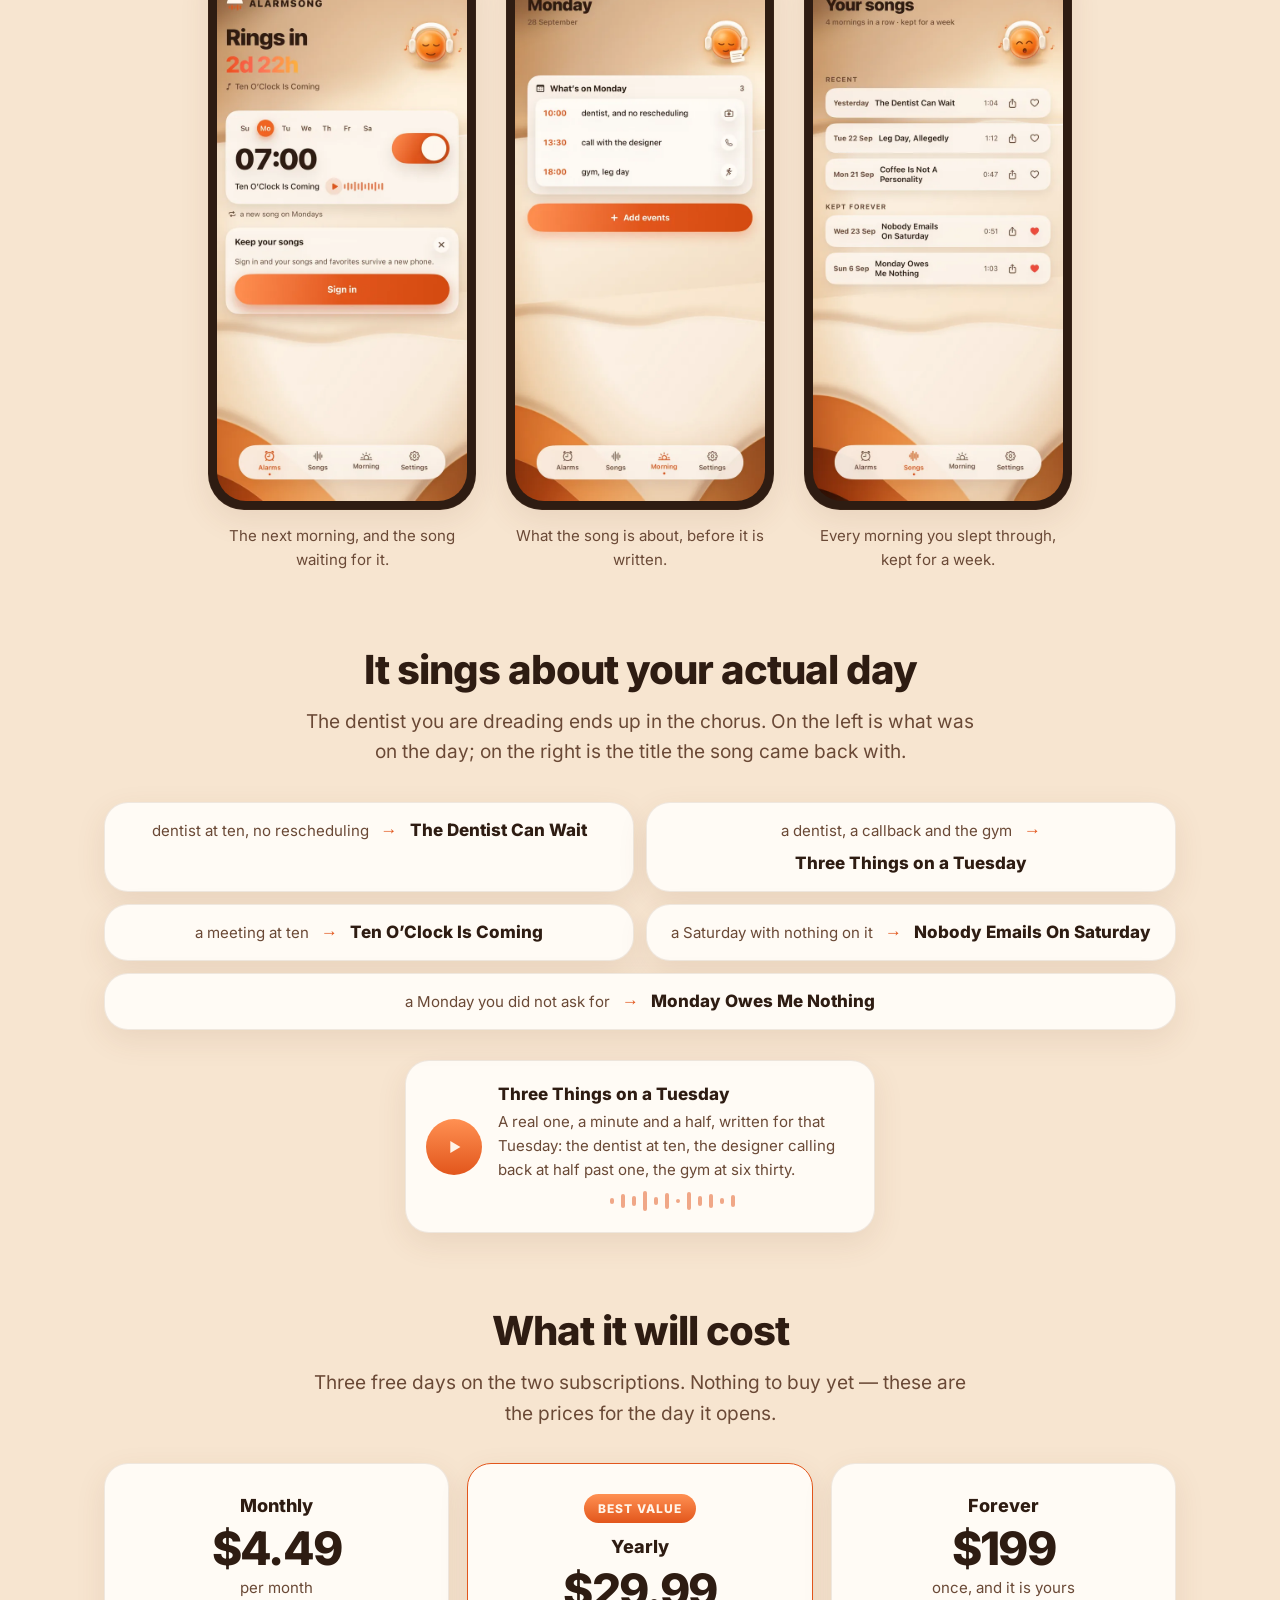
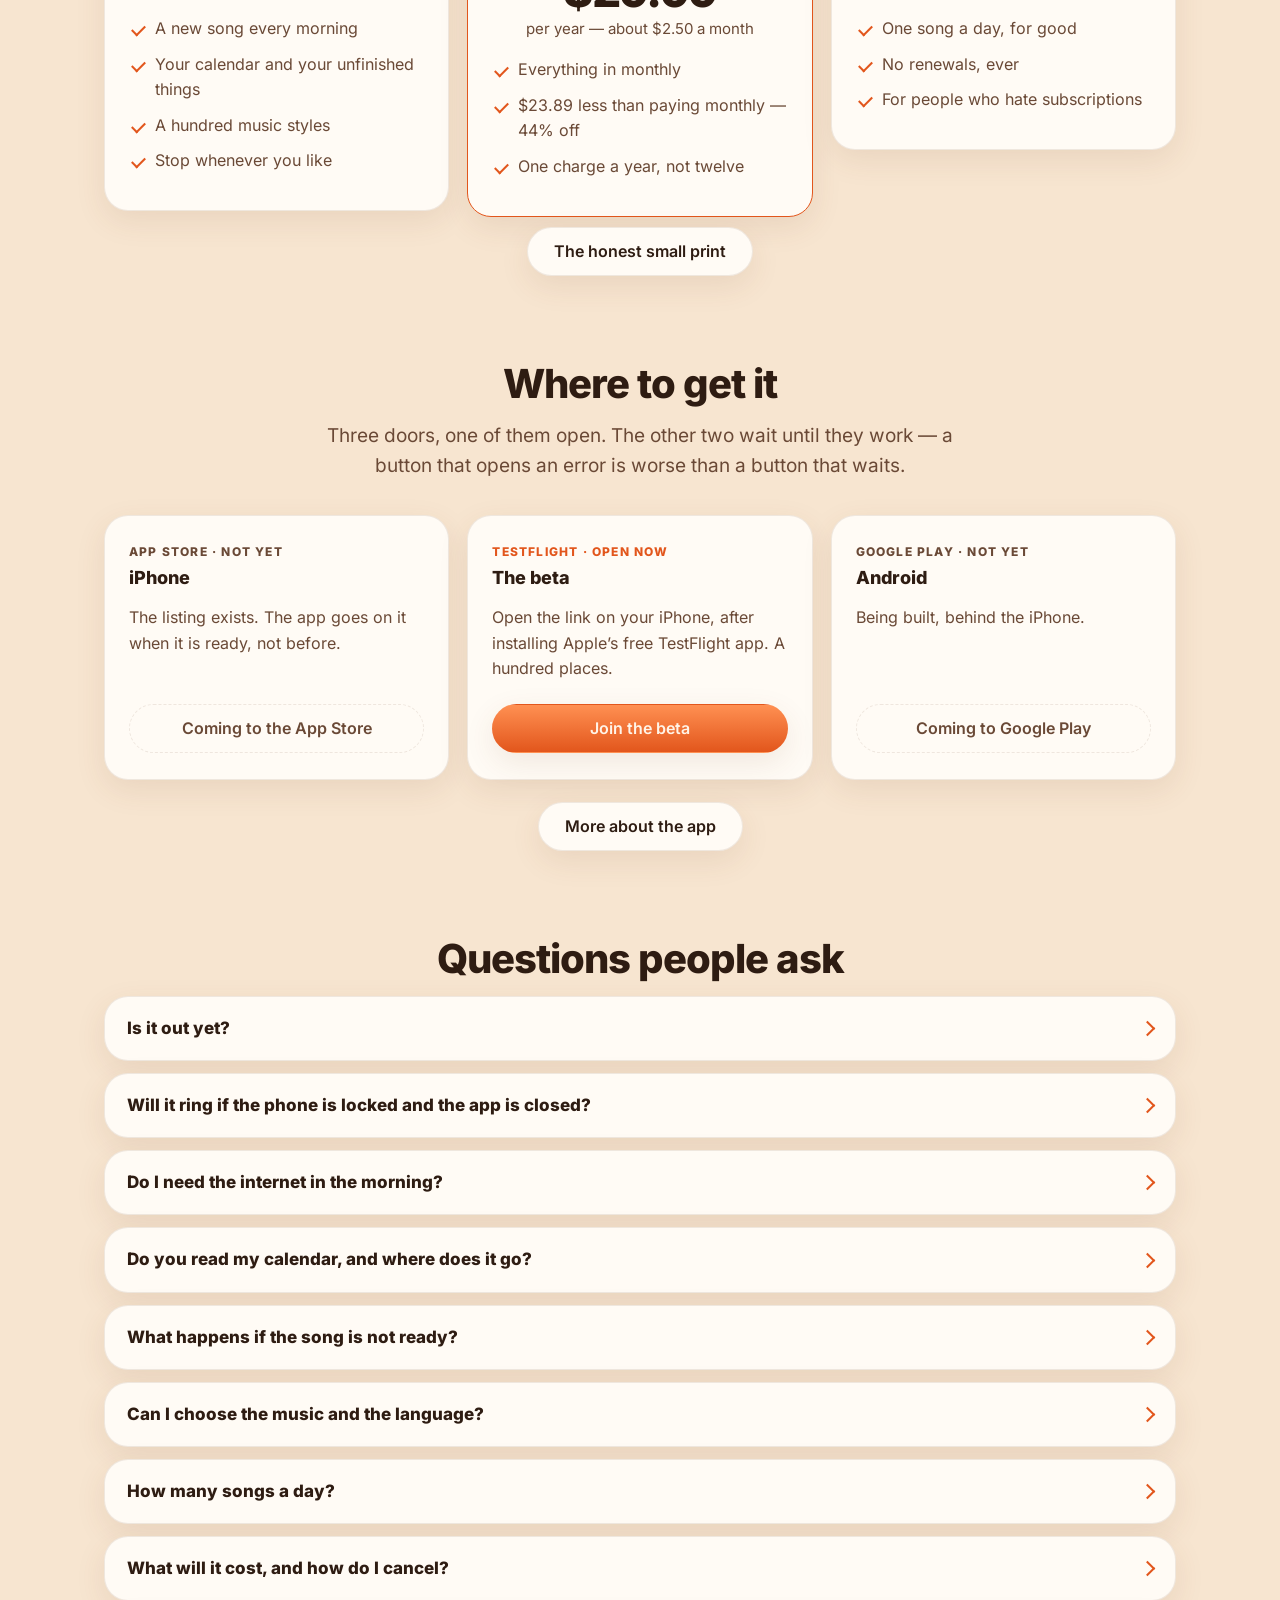
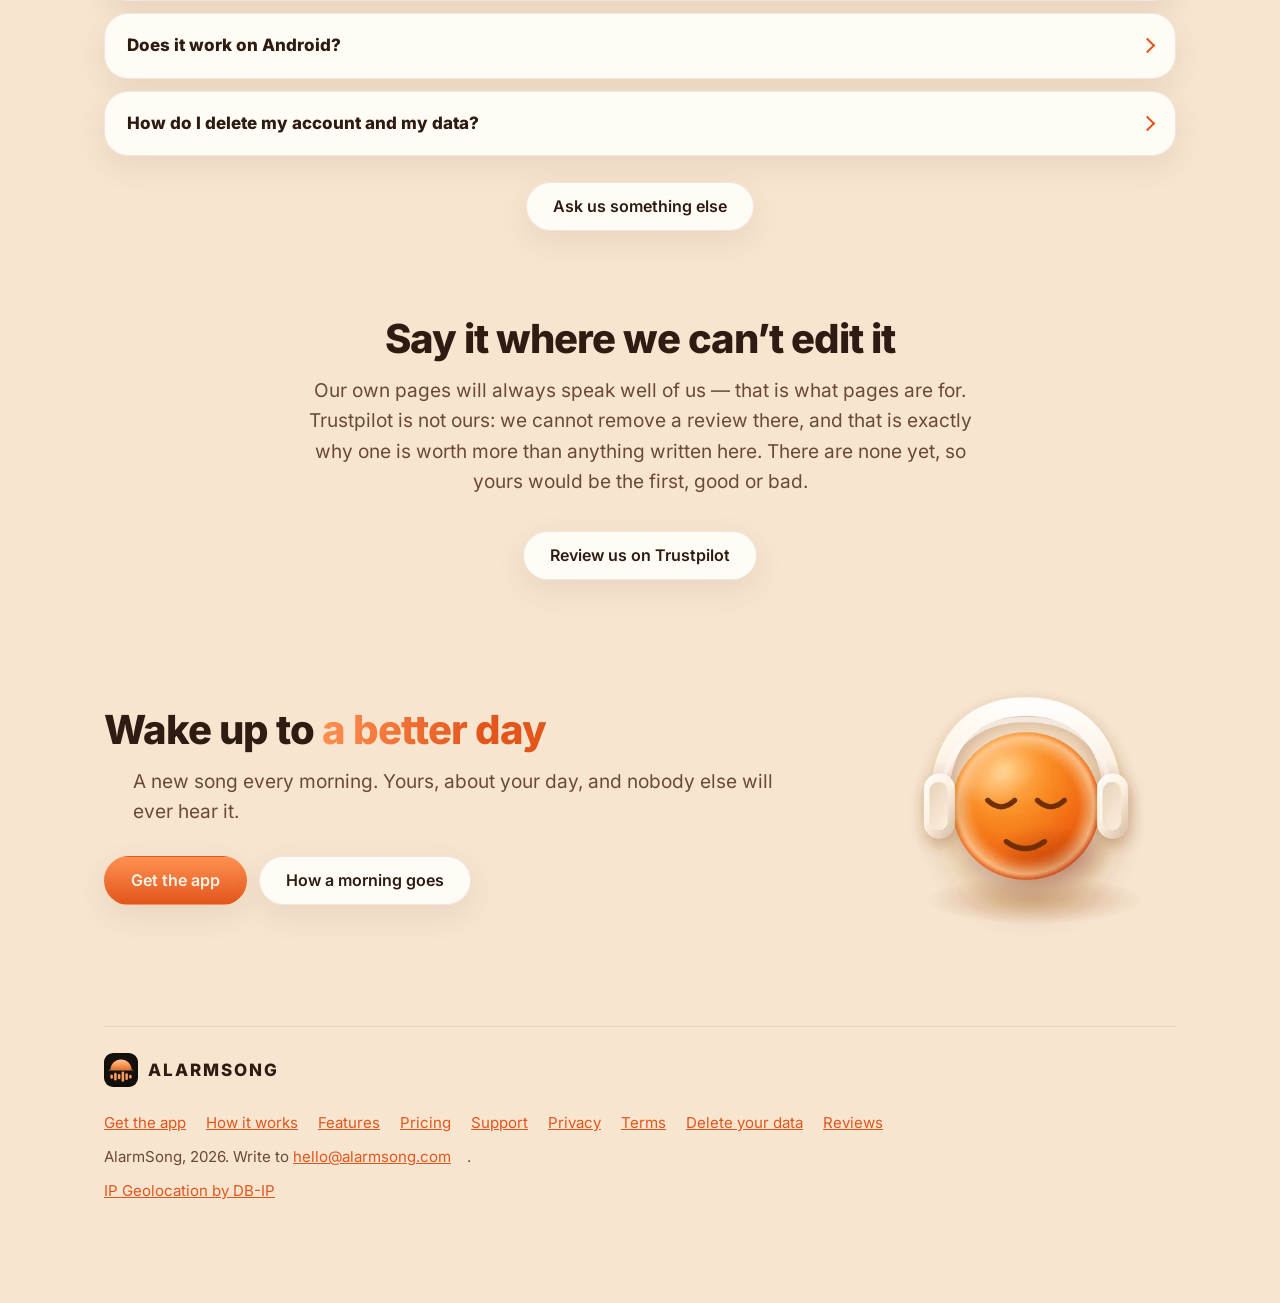
==== commit 783c6622: "The yearly saving says what the prices actually say The site claimed two thirds off the monthly pric" ====
--- a/index.html
+++ b/index.html
@@ -304,7 +304,7 @@
       <p class="per">per year — about $2.50 a month</p>
       <ul>
         <li>Everything in monthly</li>
-        <li>Two thirds off the monthly price</li>
+        <li>$23.89 less than paying monthly — 44% off</li>
         <li>One charge a year, not twelve</li>
       </ul>
     </li>
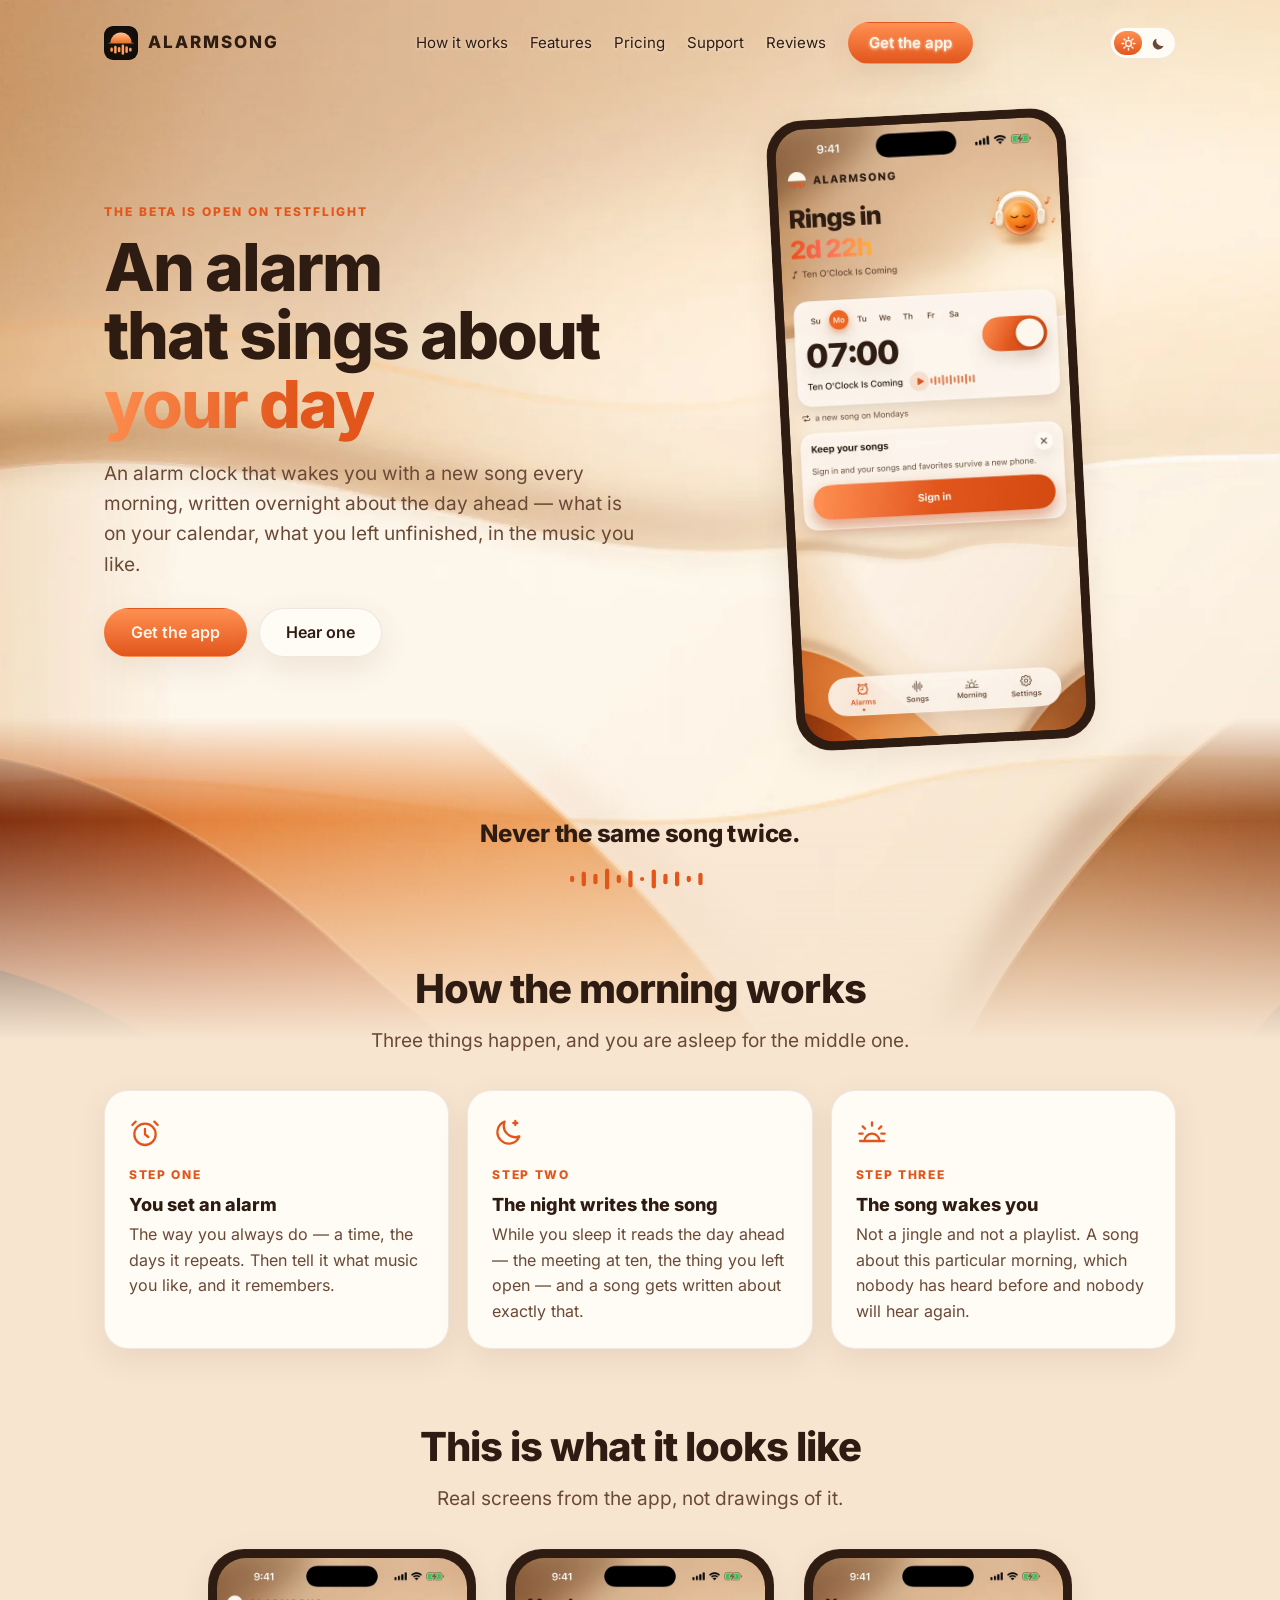
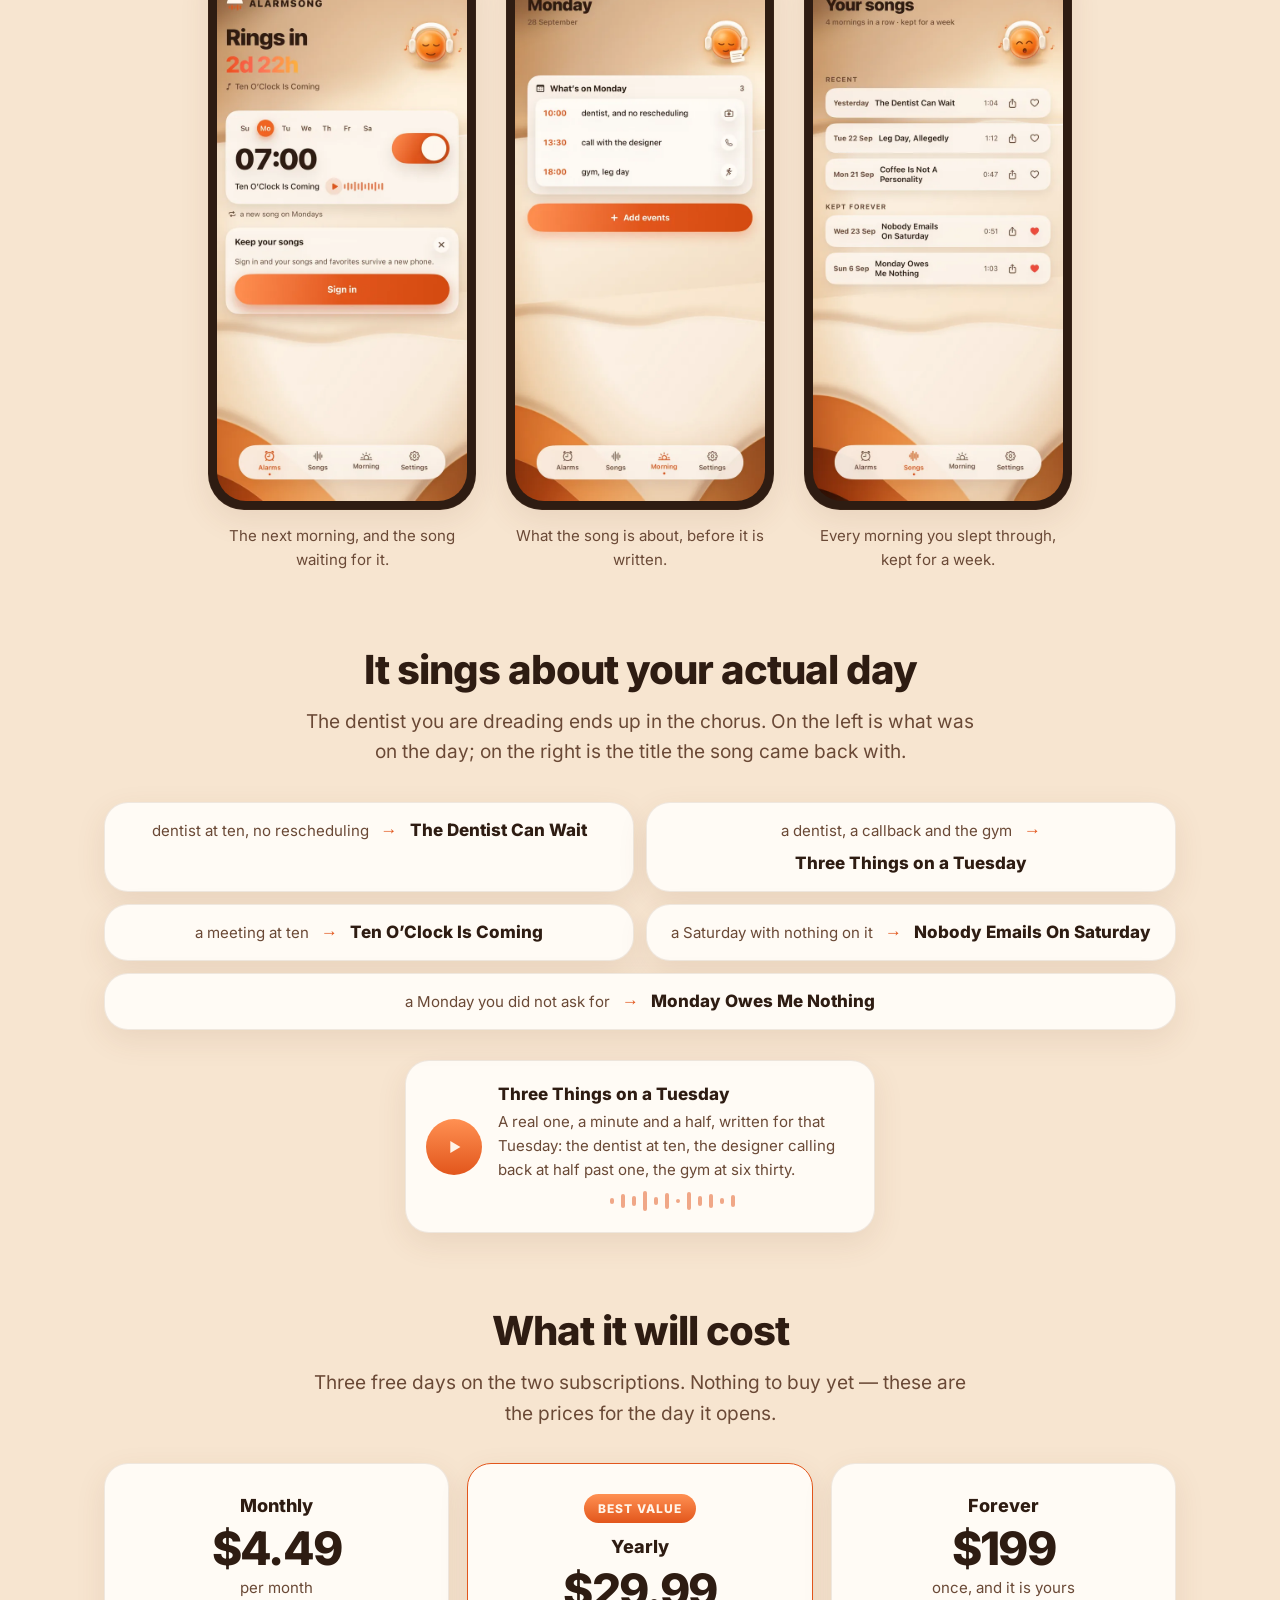
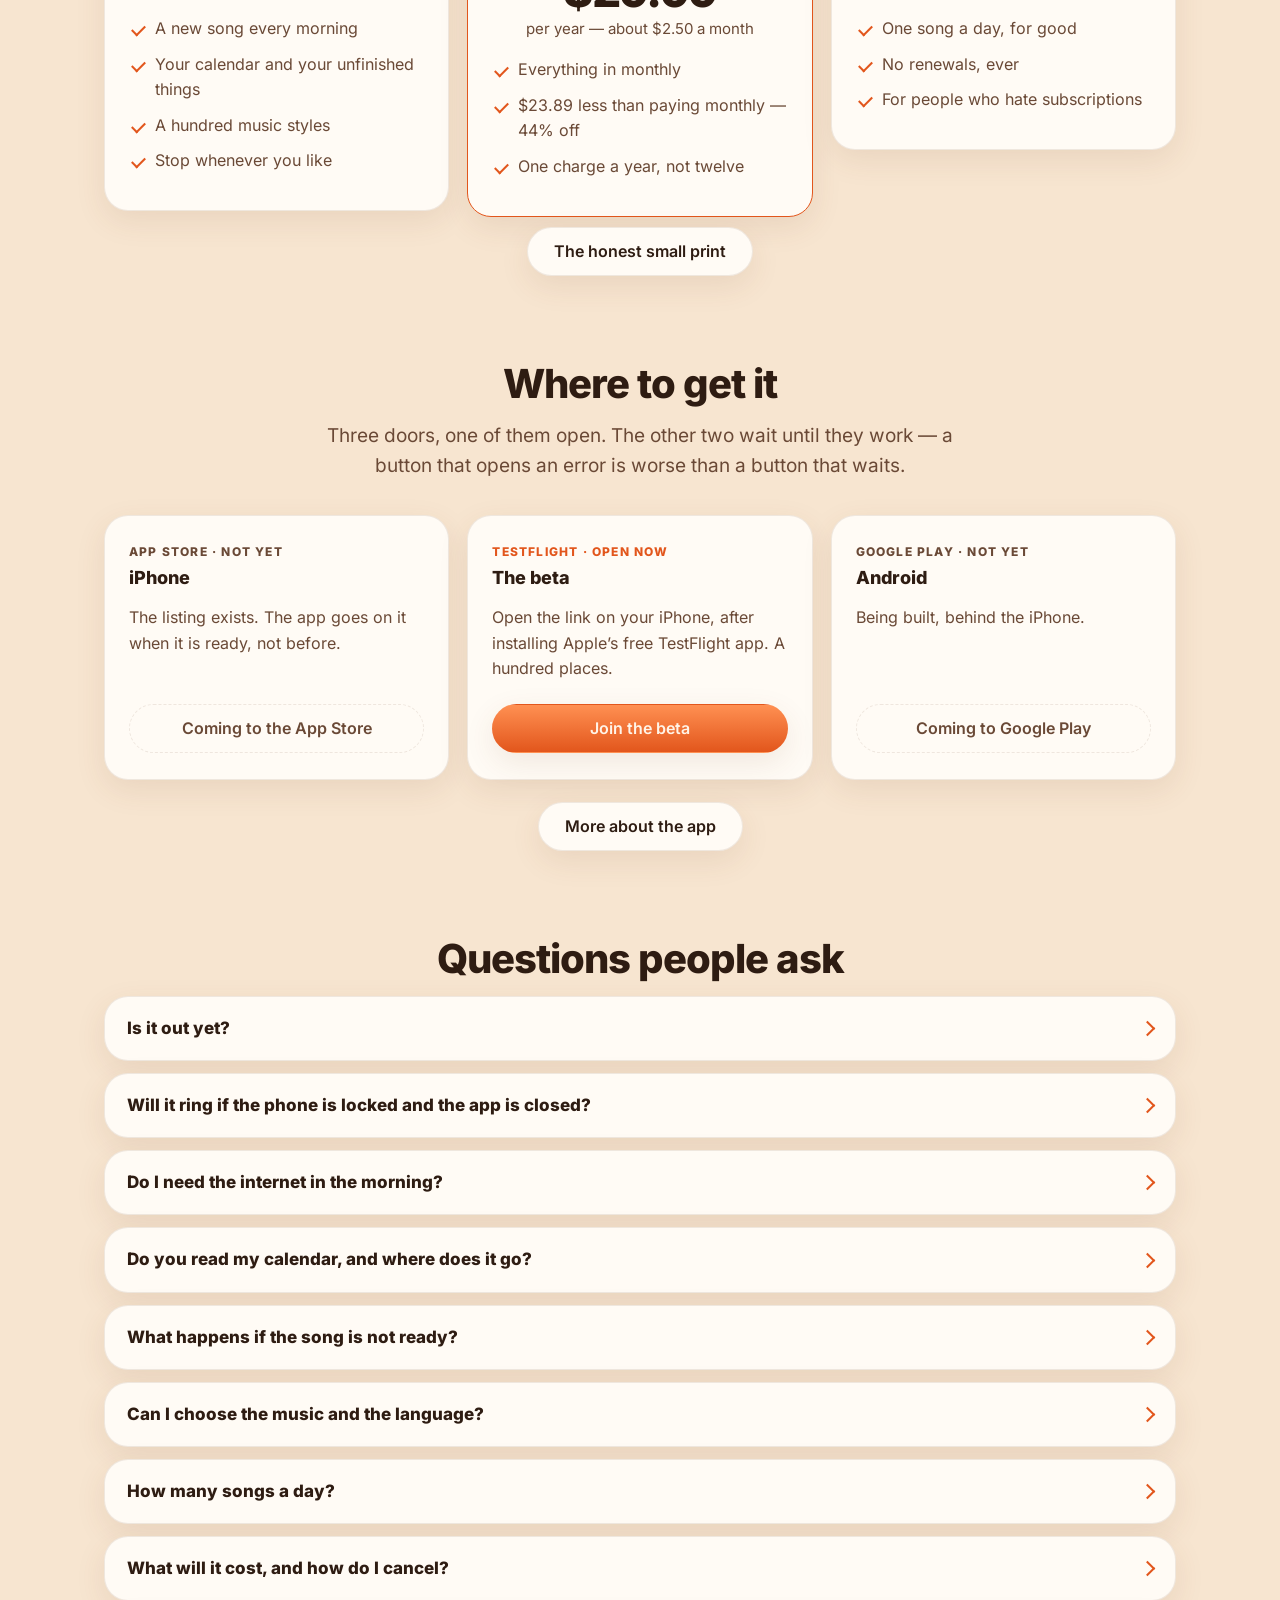
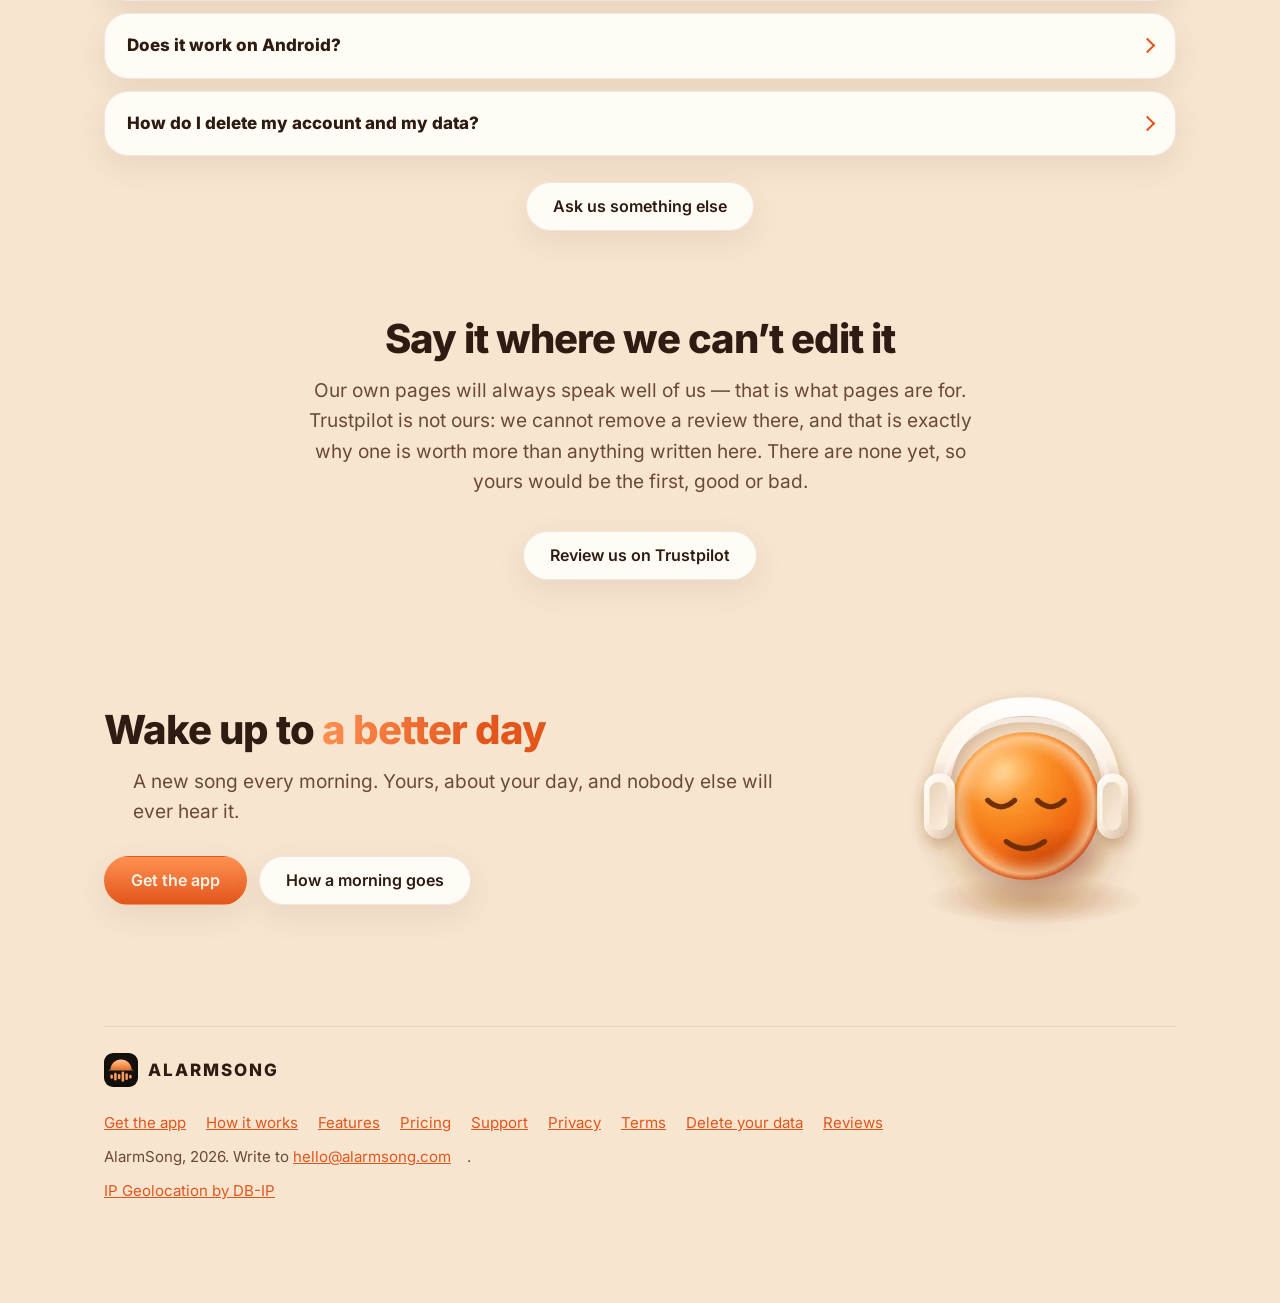
==== commit 4ff740e3: "Three findings from the path review, the ones that needed no decision The words. The home page never" ====
--- a/index.html
+++ b/index.html
@@ -177,12 +177,12 @@
     <div>
       <p class="eyebrow">The beta is open on TestFlight</p>
       <h1>An alarm<br>that sings about<br><span class="hl">your day</span></h1>
-      <p class="lede">Every morning a new song, written overnight about the day
-      ahead — what is on your calendar, what you left unfinished, in the music
-      you like.</p>
+      <p class="lede">An alarm clock that wakes you with a new song every
+      morning, written overnight about the day ahead — what is on your calendar,
+      what you left unfinished, in the music you like.</p>
       <div class="cta">
         <a class="btn btn-main" href="/app">Get the app</a>
-        <a class="btn btn-flat" href="#listen">Hear one</a>
+        <a class="btn btn-flat" href="#player" id="hearone">Hear one</a>
       </div>
     </div>
     <div class="phone hero-shot">
@@ -452,6 +452,17 @@
   var PLAY = 'M8 5.5v13l11-6.5L8 5.5Z';
   var PAUSE = 'M7 5h3.2v14H7V5Zm6.8 0H17v14h-3.2V5Z';
   audio.removeAttribute('controls');
+
+  /* "Hear one" says hear, so it plays — landing next to the button and
+     leaving the reader to find it was the old behaviour and a poor one. */
+  var jump = document.getElementById('hearone');
+  if (jump) {
+    jump.addEventListener('click', function () {
+      /* The link itself does the jumping — the browser is better at it and it
+         still works when this script does not. All we add is the playing. */
+      audio.play();
+    });
+  }
   btn.hidden = false;
   btn.addEventListener('click', function () {
     if (audio.paused) { audio.play(); } else { audio.pause(); }
--- a/style.css
+++ b/style.css
@@ -123,8 +123,8 @@
 
 .sky i {
   position: absolute;
-  left: -4%;
-  right: -4%;
+  left: -8%;
+  right: -8%;
   display: block;
   background-repeat: no-repeat;
   will-change: transform;
@@ -136,7 +136,7 @@
   background-image: var(--sky);
   background-position: center top;
   background-size: 100% auto;
-  animation: drift-far 54s ease-in-out infinite alternate;
+  animation: drift-far 38s ease-in-out infinite alternate;
 }
 
 /* The dunes sit low and mostly out of frame: in the concept they are a corner,
@@ -147,7 +147,7 @@
   background-image: var(--dunes);
   background-position: center bottom;
   background-size: 100% auto;
-  animation: drift-near 76s ease-in-out infinite alternate;
+  animation: drift-near 52s ease-in-out infinite alternate;
   /* The crop has a straight top edge; without this it draws a line across the
      page. Dissolved, the dunes come out of the haze the way they do in the app. */
   -webkit-mask-image: linear-gradient(to bottom, transparent, #000 26%);
@@ -155,13 +155,13 @@
 }
 
 @keyframes drift-far {
-  from { transform: translate3d(-1.4%, 0, 0); }
-  to   { transform: translate3d(1.4%, 0, 0); }
+  from { transform: translate3d(-3.4%, 0, 0); }
+  to   { transform: translate3d(3.4%, 0, 0); }
 }
 
 @keyframes drift-near {
-  from { transform: translate3d(1.8%, 0, 0); }
-  to   { transform: translate3d(-1.8%, 0, 0); }
+  from { transform: translate3d(4.5%, 0, 0); }
+  to   { transform: translate3d(-4.5%, 0, 0); }
 }
 
 /* Asked not to have movement — then there is none. */
@@ -458,6 +458,7 @@
 /* The song */
 
 .player {
+  scroll-margin-top: 90px;
   padding: 20px;
   margin: 30px auto 0;
   max-width: 470px;
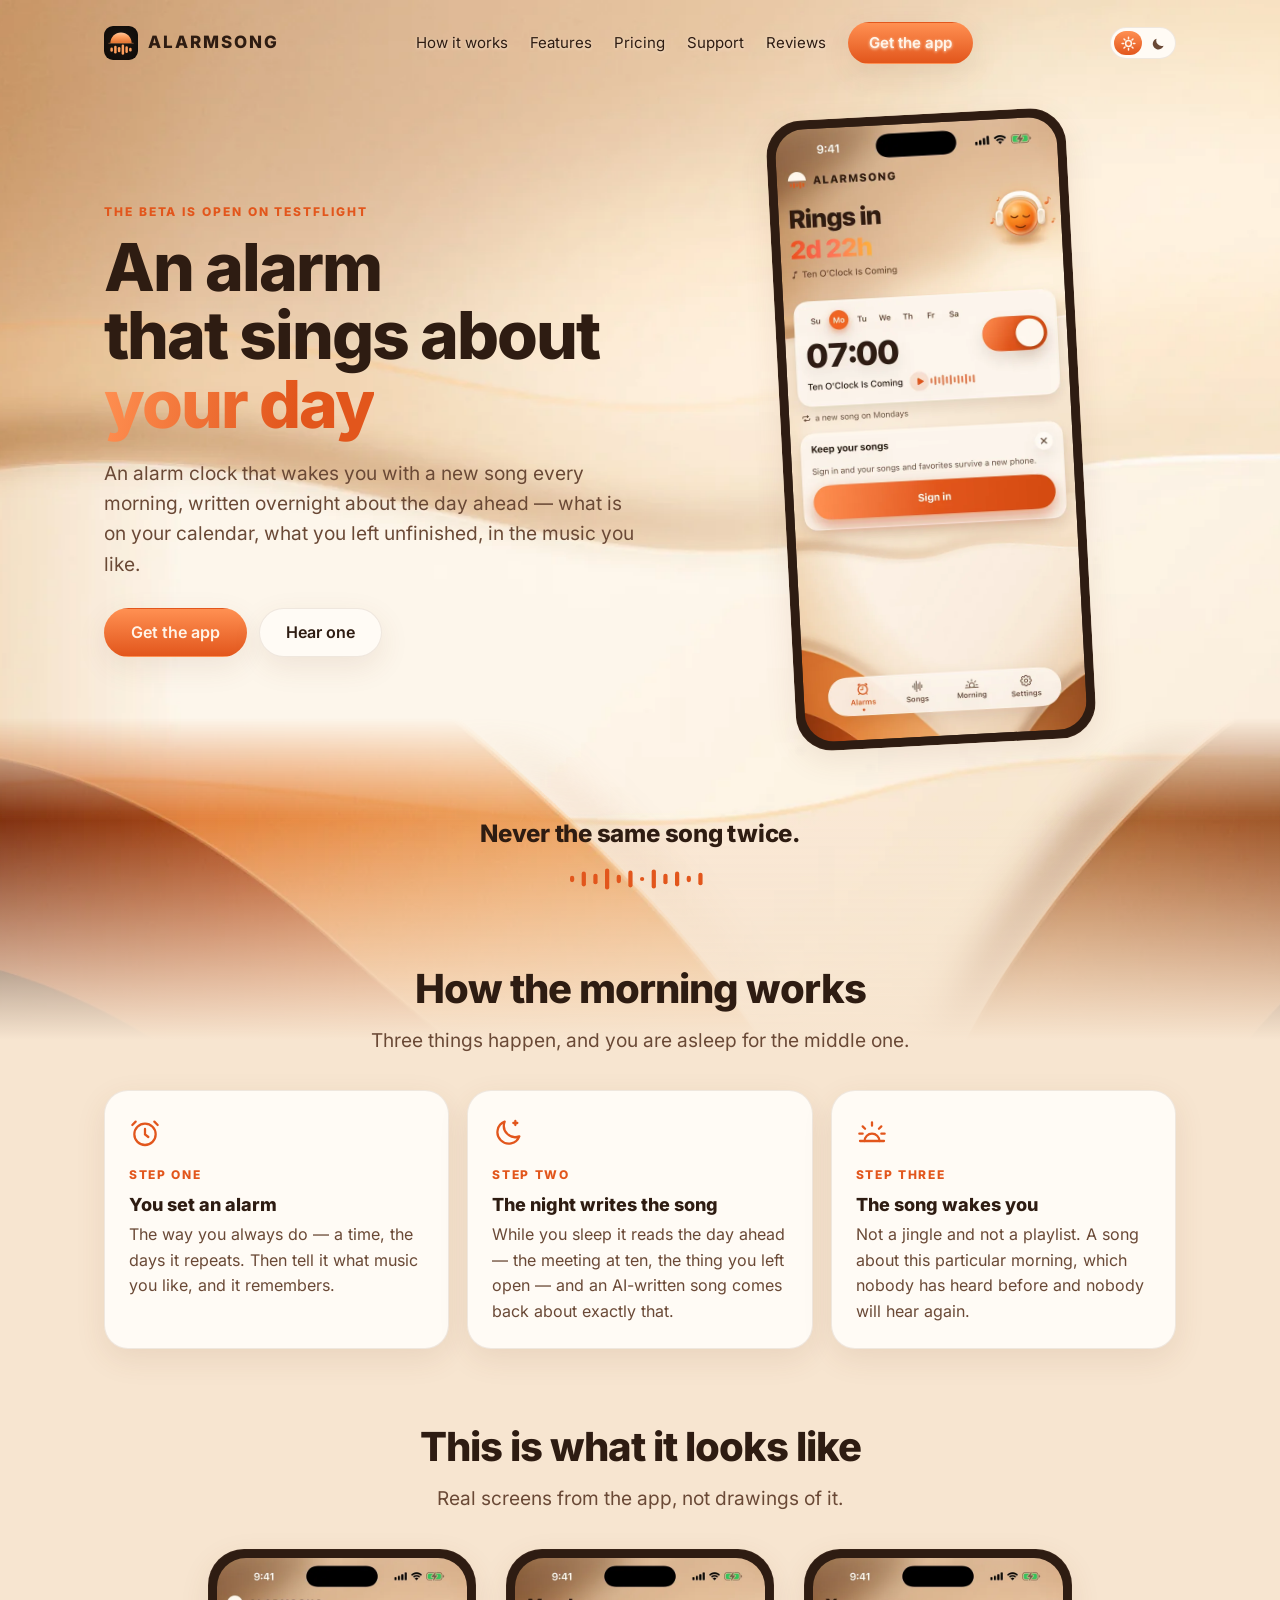
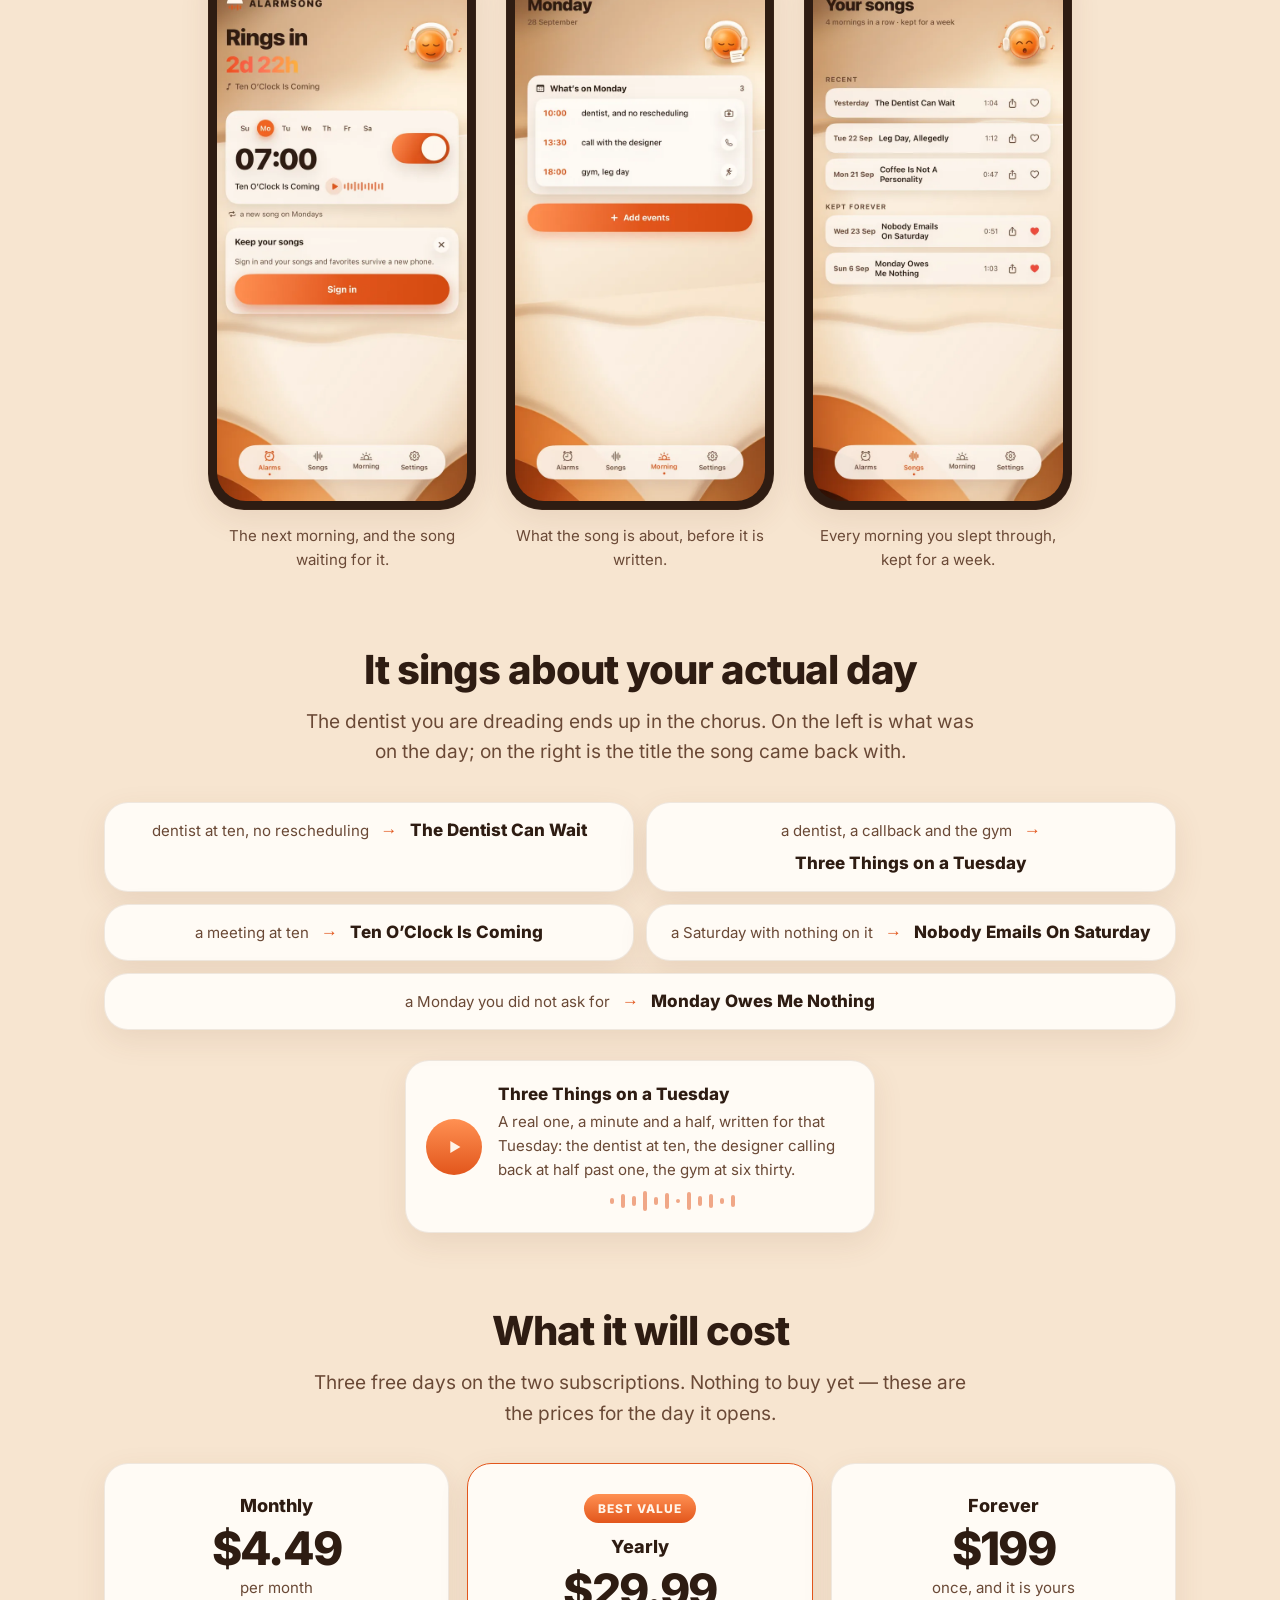
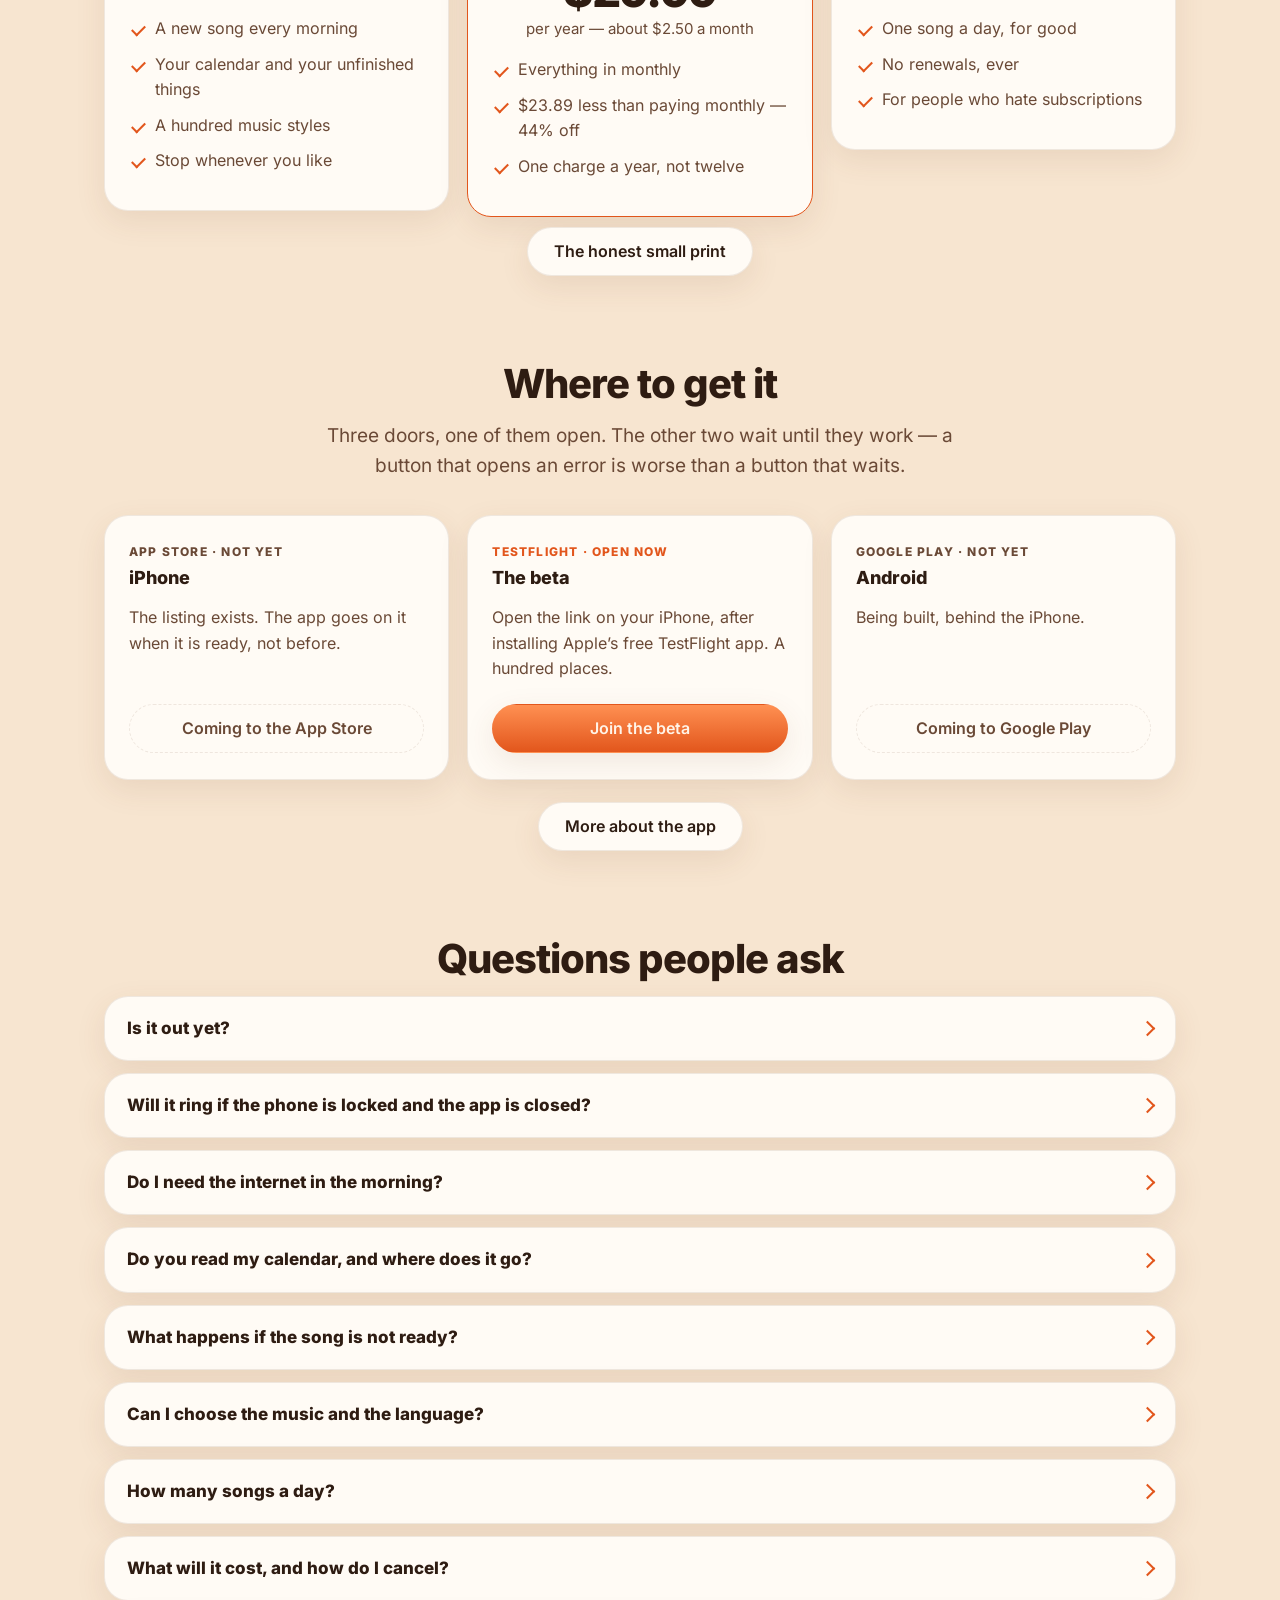
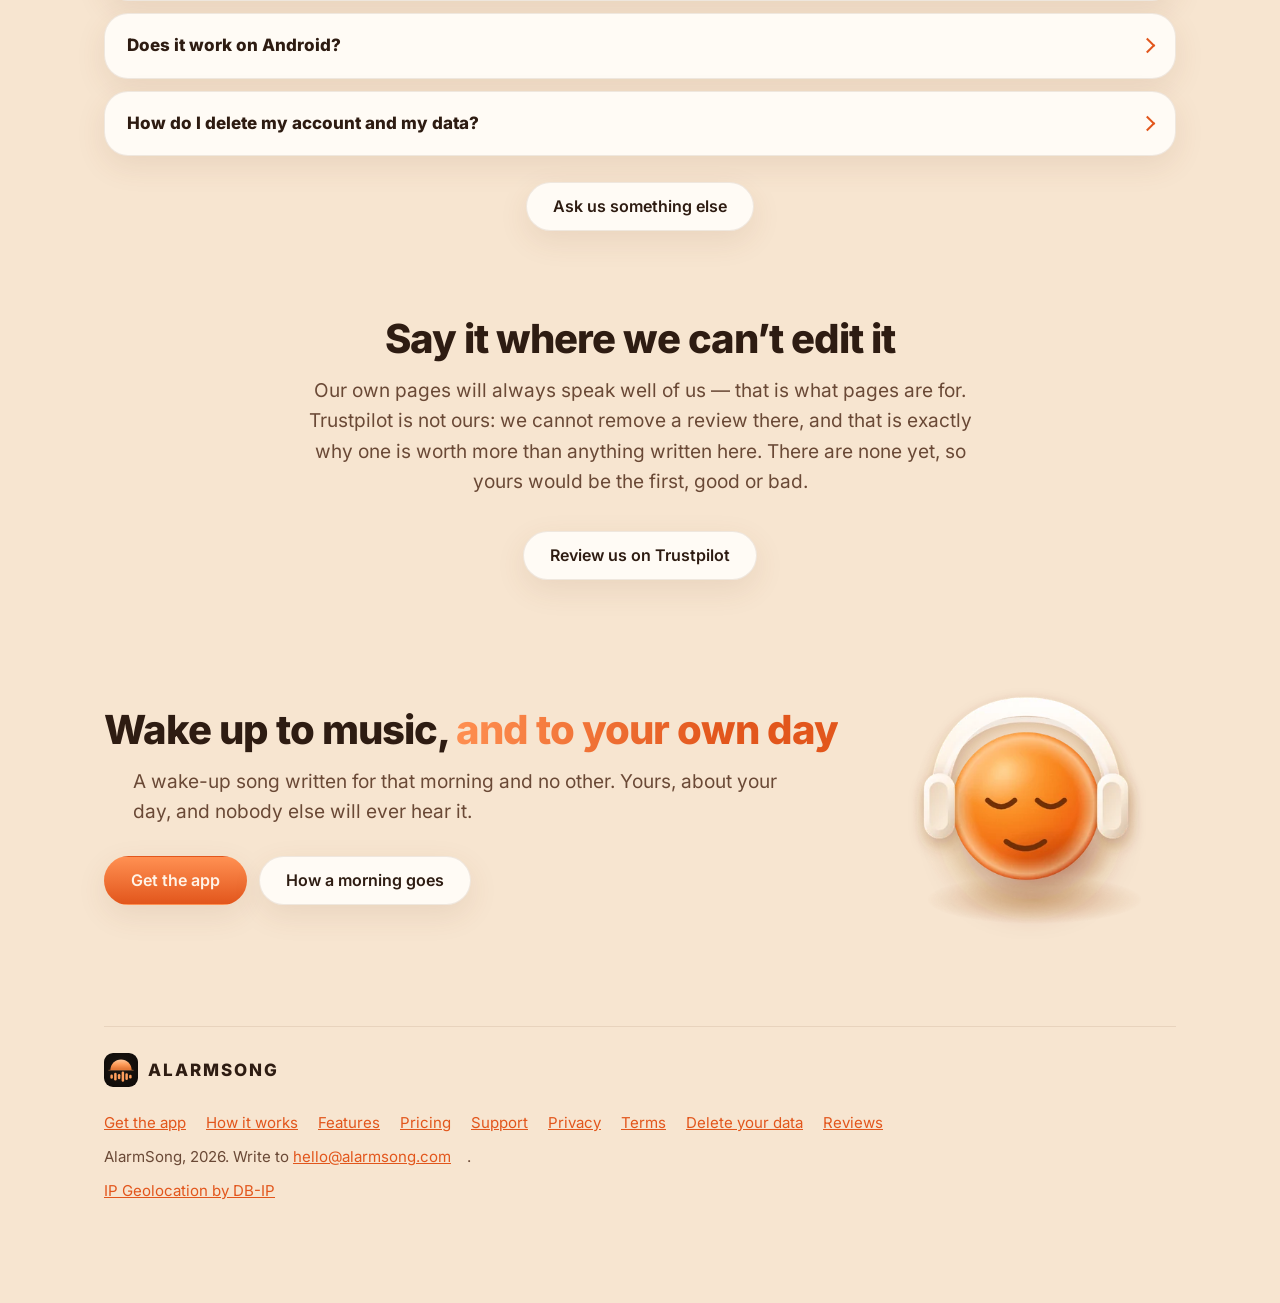
==== commit 7e6c41bd: "The words people search for, put where they are also true The store's thirteen phrases, woven into p" ====
--- a/index.html
+++ b/index.html
@@ -3,7 +3,7 @@
 <head>
 <meta charset="utf-8">
 <meta name="viewport" content="width=device-width, initial-scale=1">
-<title>AlarmSong — an alarm that sings about your day</title>
+<title>AlarmSong — an alarm clock that sings about your day</title>
 <meta name="description" content="An alarm clock that wakes you with a brand new song, written overnight about the day ahead: your calendar, your unfinished things, in the music you like.">
 <meta name="keywords" content="alarm that sings, musical alarm clock, personalised wake up song, ai alarm clock, calendar alarm, wake up to music, morning song app">
 <meta name="robots" content="index,follow">
@@ -16,7 +16,7 @@
 <meta name="theme-color" media="(prefers-color-scheme: dark)" content="#1A100A">
 <meta property="og:type" content="website">
 <meta property="og:site_name" content="AlarmSong">
-<meta property="og:title" content="AlarmSong — an alarm that sings about your day">
+<meta property="og:title" content="AlarmSong — an alarm clock that sings about your day">
 <meta property="og:description" content="Every morning a new song, written overnight about the day ahead. Never the same song twice.">
 <meta property="og:url" content="https://alarmsong.com/">
 <meta property="og:image" content="https://alarmsong.com/og.png">
@@ -38,6 +38,7 @@
       "url": "https://alarmsong.com/",
       "logo": "https://alarmsong.com/icon-512.png",
       "email": "hello@alarmsong.com",
+      "sameAs": ["https://www.trustpilot.com/review/alarmsong.com"],
       "description": "An alarm clock that wakes you with a new song written about the day ahead."
     },
     {
@@ -53,7 +54,7 @@
       "name": "AlarmSong",
       "applicationCategory": "LifestyleApplication",
       "applicationSubCategory": "Alarm clock",
-      "operatingSystem": "iOS 26 or later; Android",
+      "operatingSystem": "iOS",
       "url": "https://alarmsong.com/",
       "image": "https://alarmsong.com/icon-512.png",
       "publisher": { "@id": "https://alarmsong.com/#org" },
@@ -221,7 +222,7 @@
       <span class="step-no">Step two</span>
       <h3>The night writes the song</h3>
       <p>While you sleep it reads the day ahead — the meeting at ten, the thing
-      you left open — and a song gets written about exactly that.</p>
+      you left open — and an AI-written song comes back about exactly that.</p>
     </li>
     <li class="tile">
       <svg class="ico" viewBox="0 0 24 24" fill="none" stroke="currentColor" stroke-width="1.7" stroke-linecap="round" aria-hidden="true">
@@ -410,9 +411,9 @@
 
 <section class="finish">
   <div>
-    <h2>Wake up to <span class="hl">a better day</span></h2>
-    <p class="lede">A new song every morning. Yours, about your day, and nobody
-    else will ever hear it.</p>
+    <h2>Wake up to music, <span class="hl">and to your own day</span></h2>
+    <p class="lede">A wake-up song written for that morning and no other.
+    Yours, about your day, and nobody else will ever hear it.</p>
     <div class="cta">
       <a class="btn btn-main" href="/app">Get the app</a>
       <a class="btn btn-flat" href="/how-it-works">How a morning goes</a>
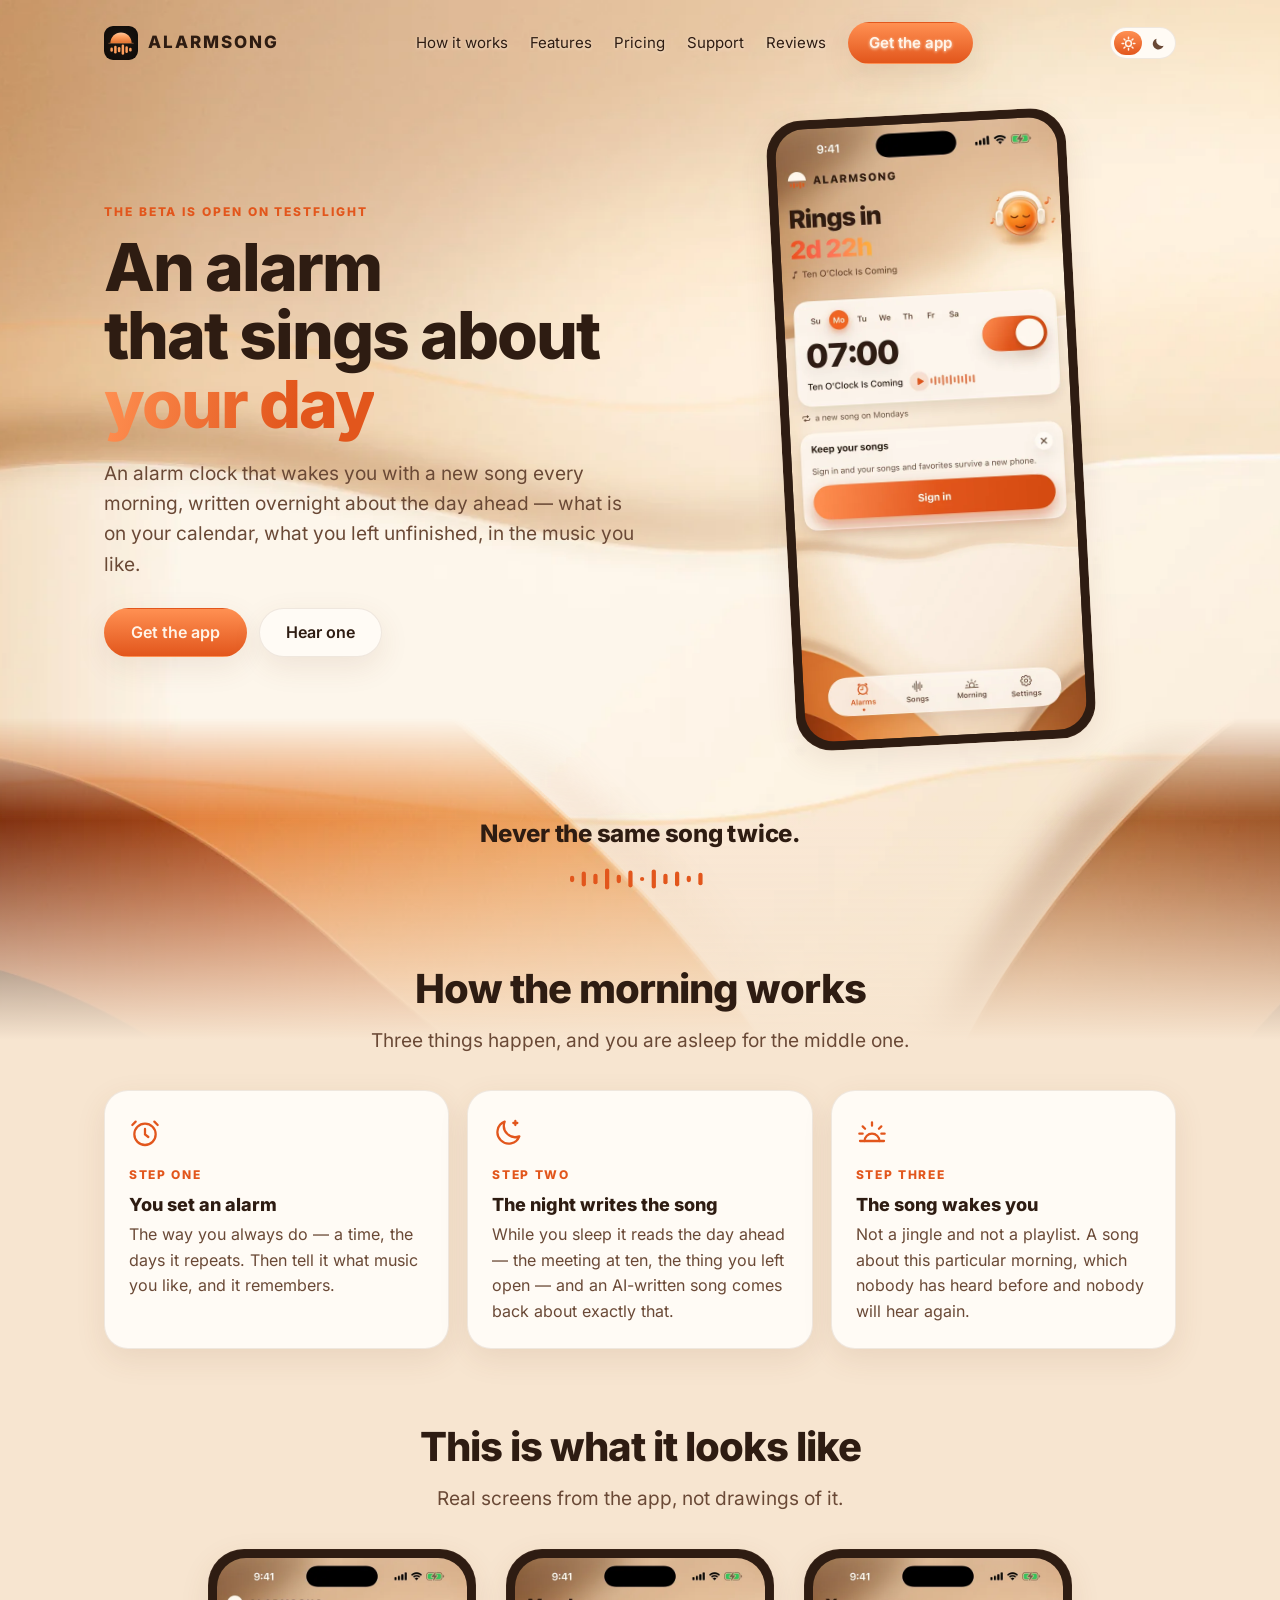
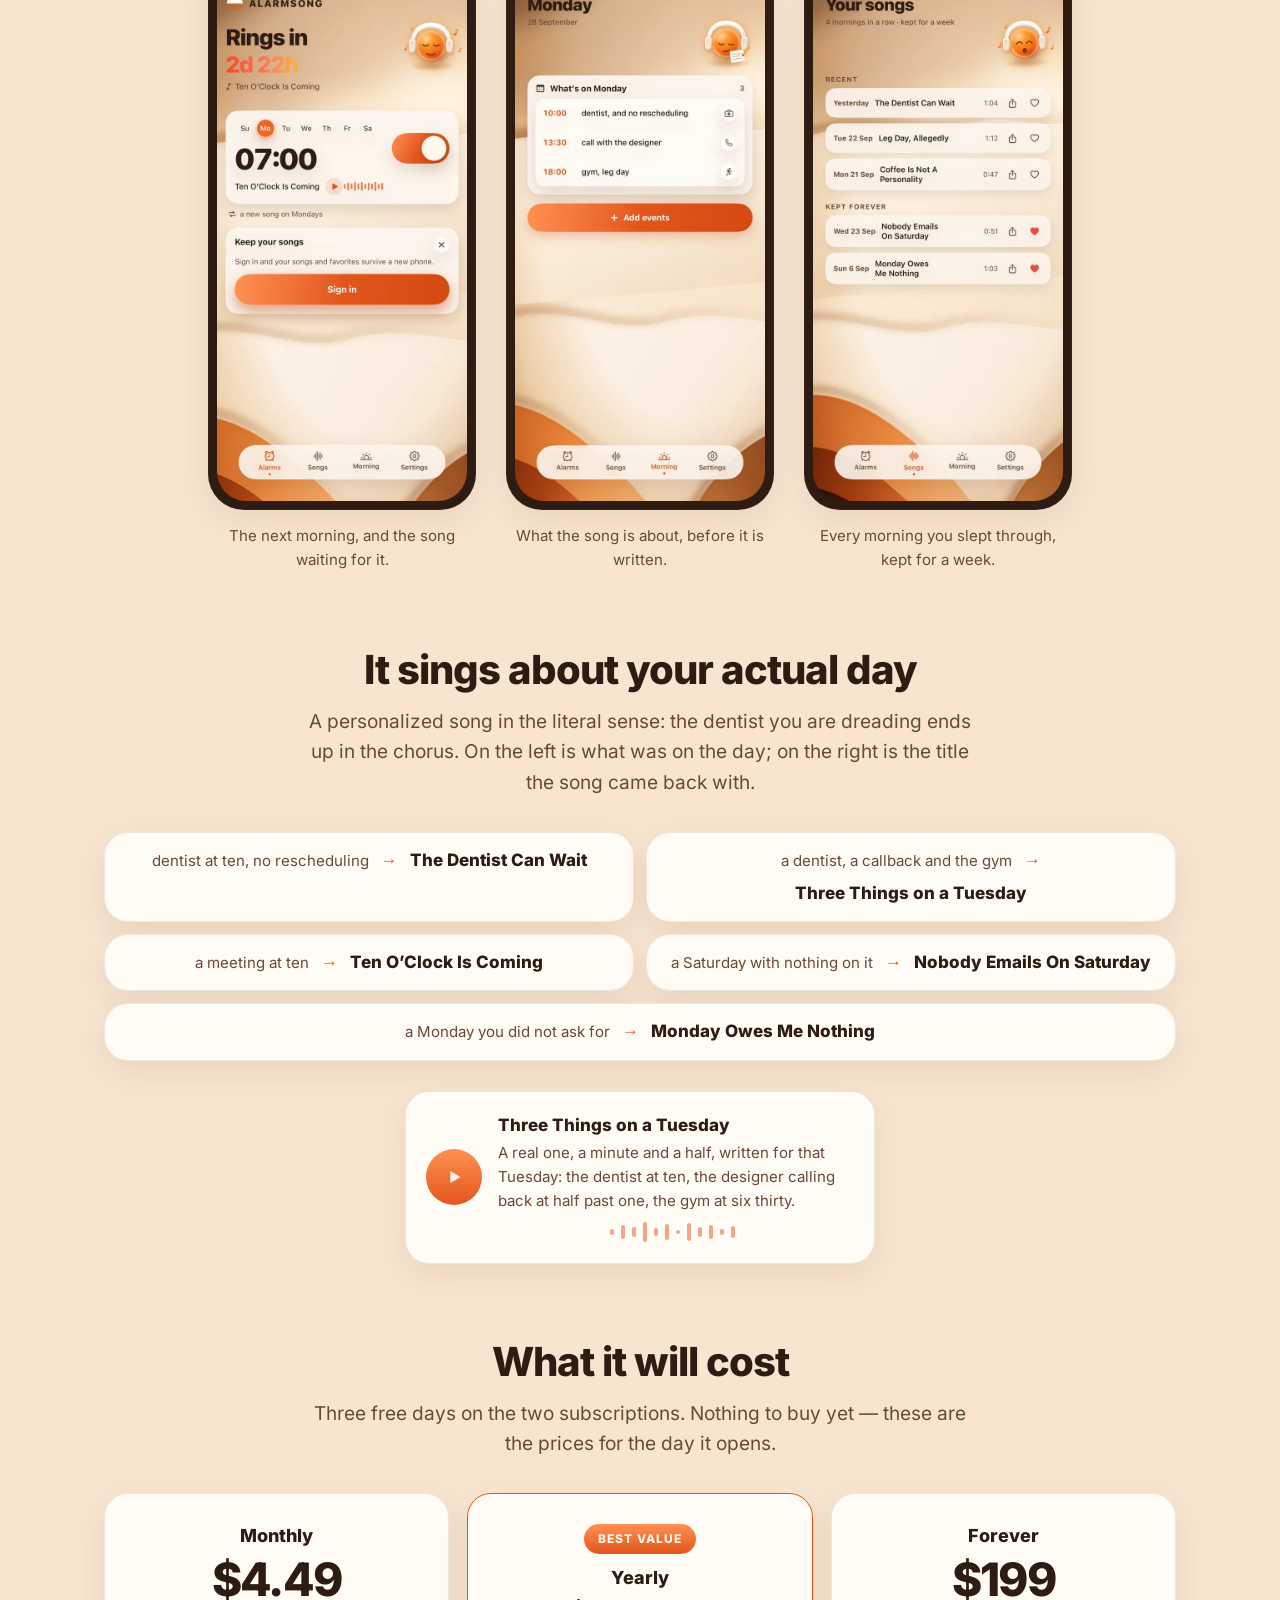
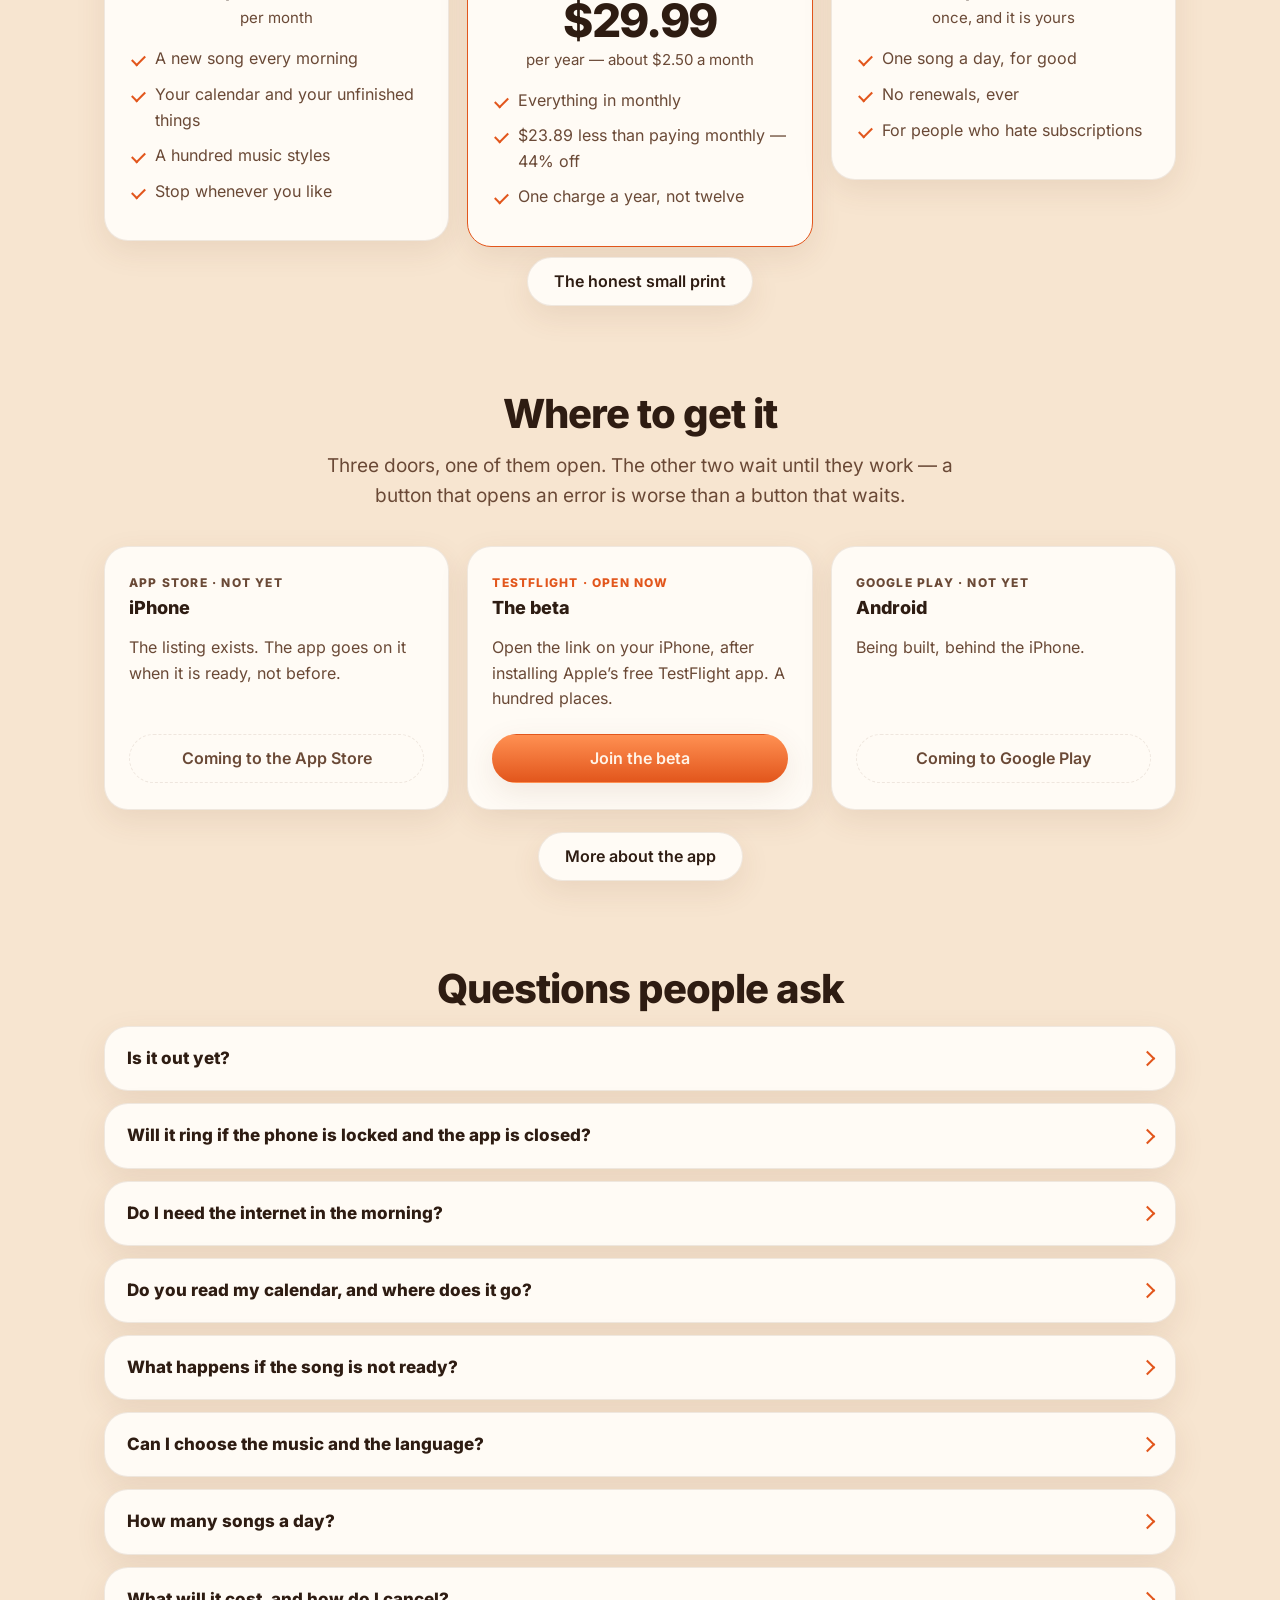
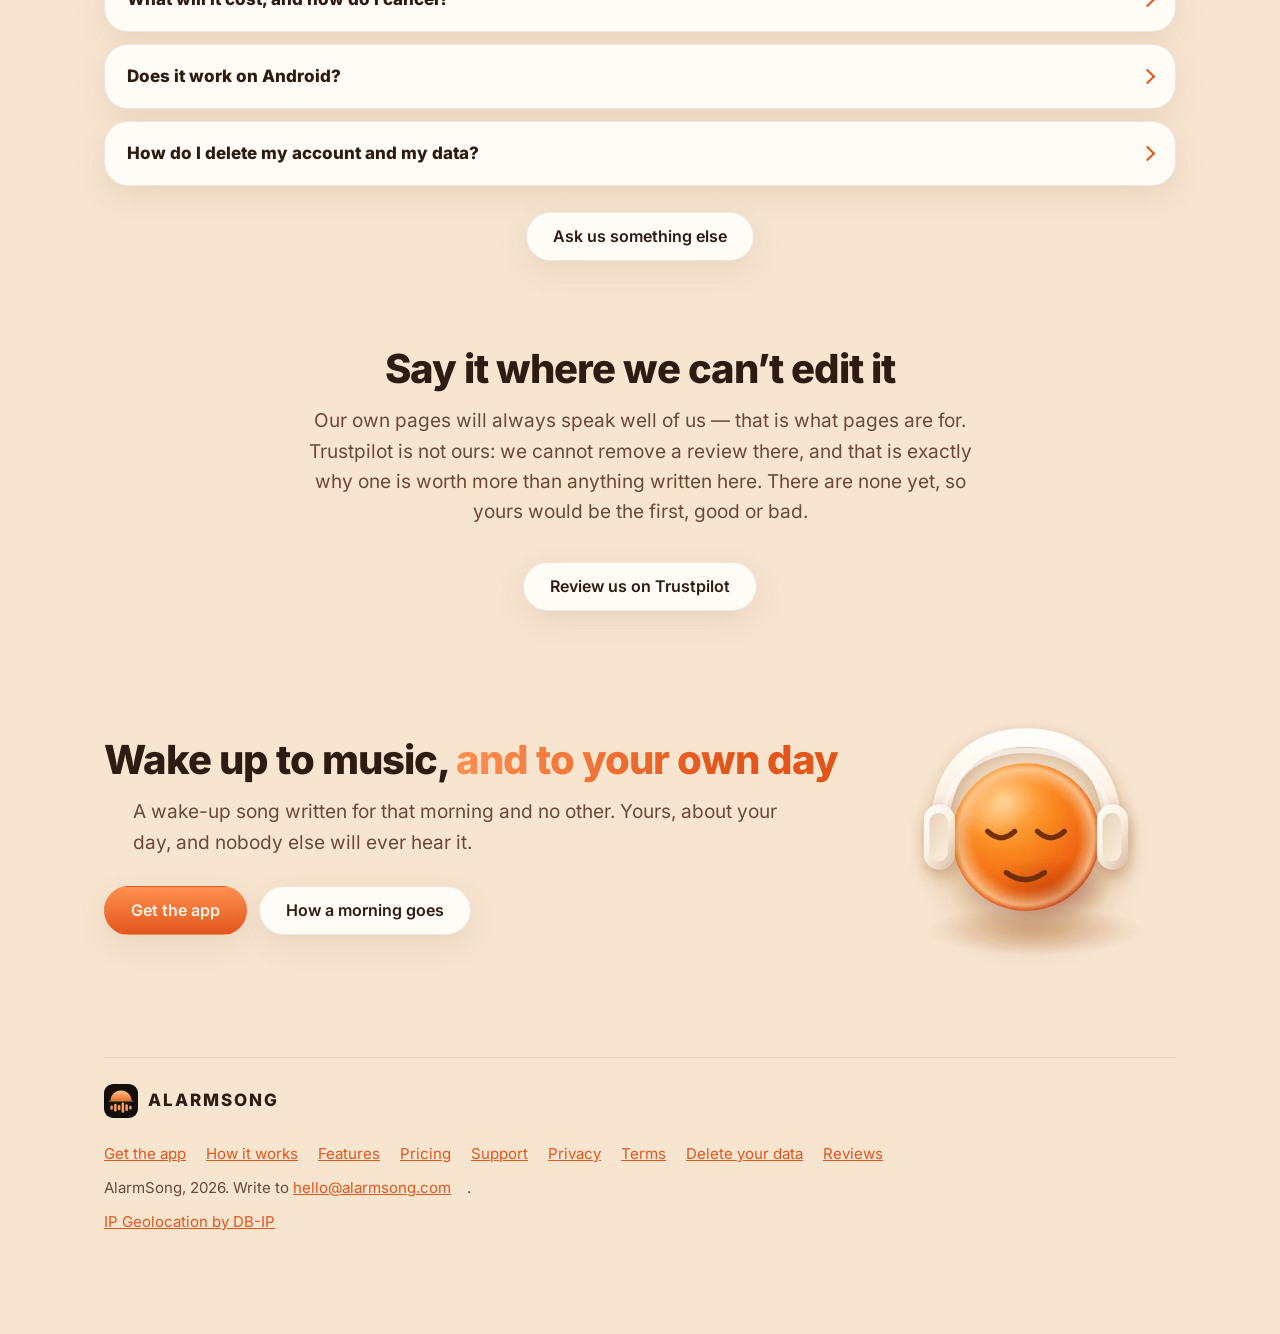
==== commit 87993ce2: "A personalized song, said where it is literally true The phrase was left out with the ones that desc" ====
--- a/index.html
+++ b/index.html
@@ -258,9 +258,9 @@
 
 <section class="section middle" id="listen">
   <h2>It sings about your actual day</h2>
-  <p class="lede">The dentist you are dreading ends up in the chorus. On the
-  left is what was on the day; on the right is the title the song came back
-  with.</p>
+  <p class="lede">A personalized song in the literal sense: the dentist you are
+  dreading ends up in the chorus. On the left is what was on the day; on the
+  right is the title the song came back with.</p>
   <ul class="pairs">
     <li><span class="was">dentist at ten, no rescheduling</span><span class="arrow" aria-hidden="true">→</span><span class="got">The Dentist Can Wait</span></li>
     <li><span class="was">a dentist, a callback and the gym</span><span class="arrow" aria-hidden="true">→</span><span class="got">Three Things on a Tuesday</span></li>
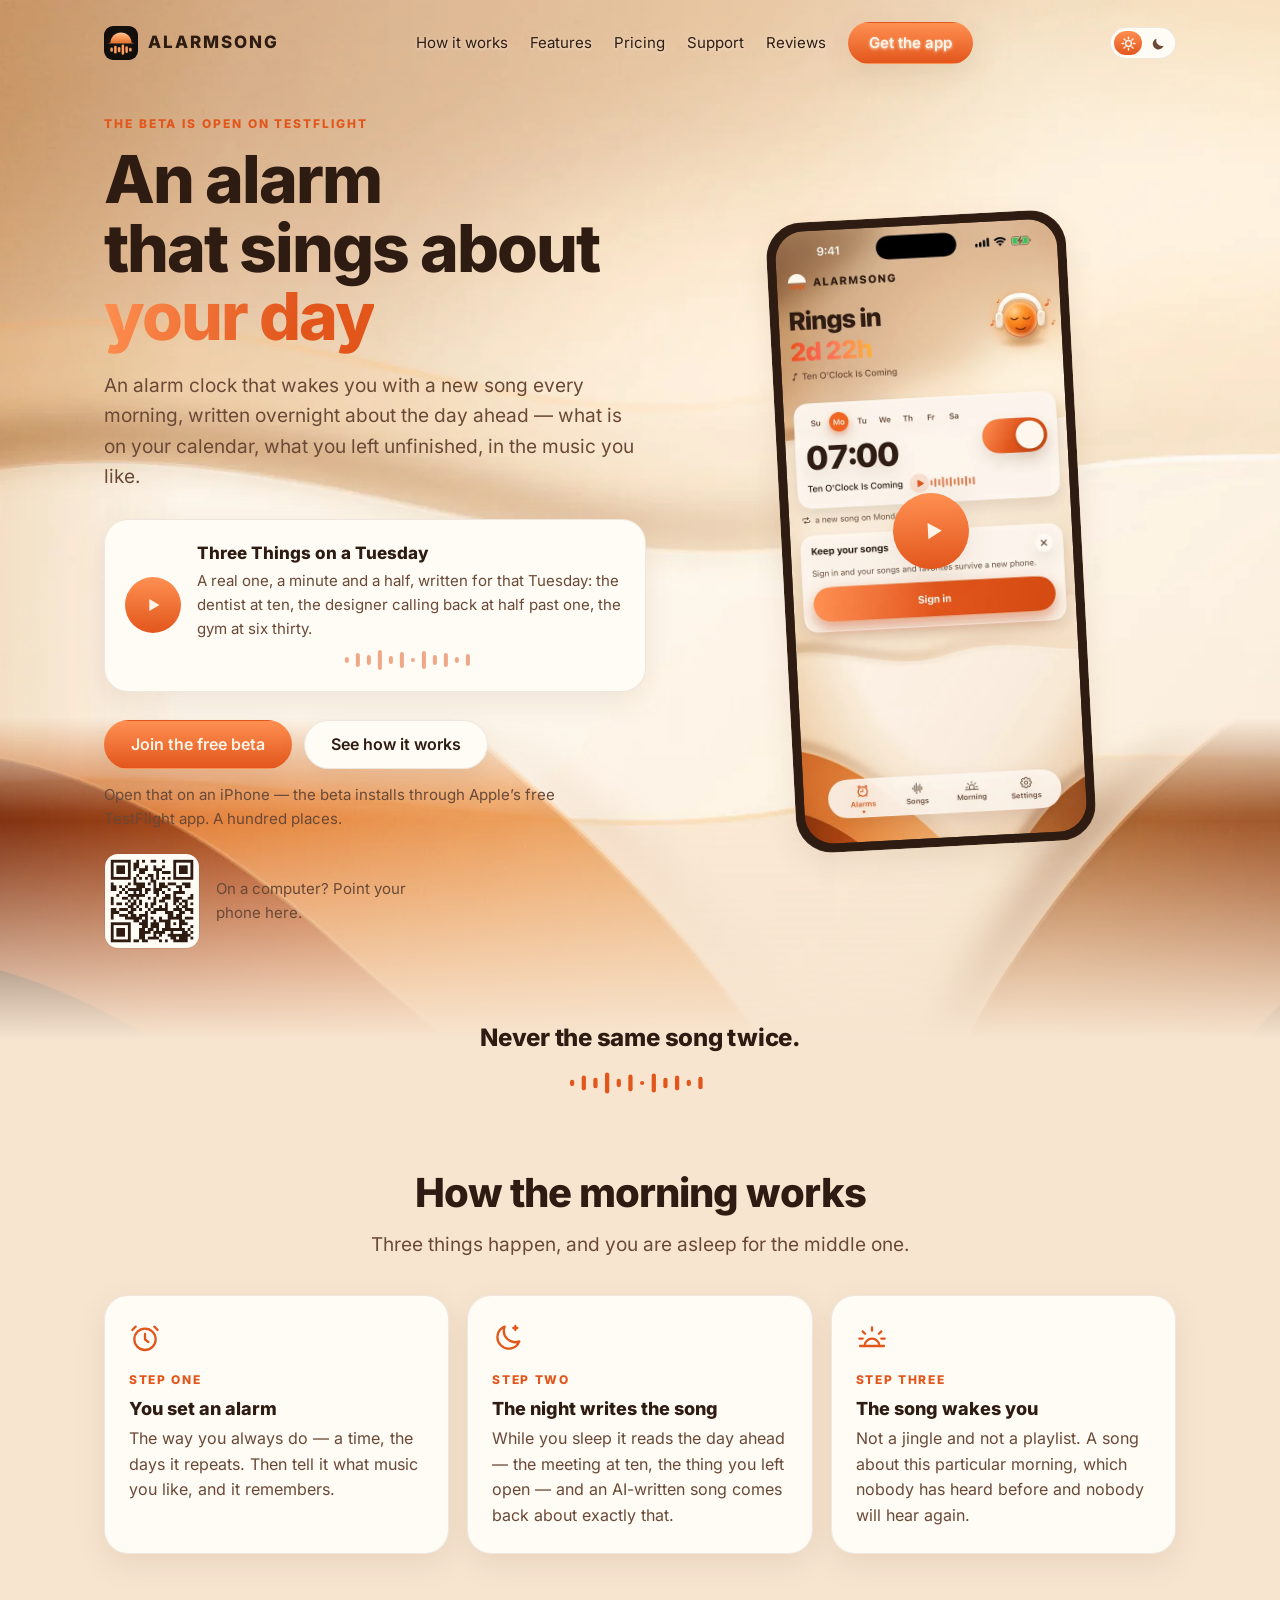
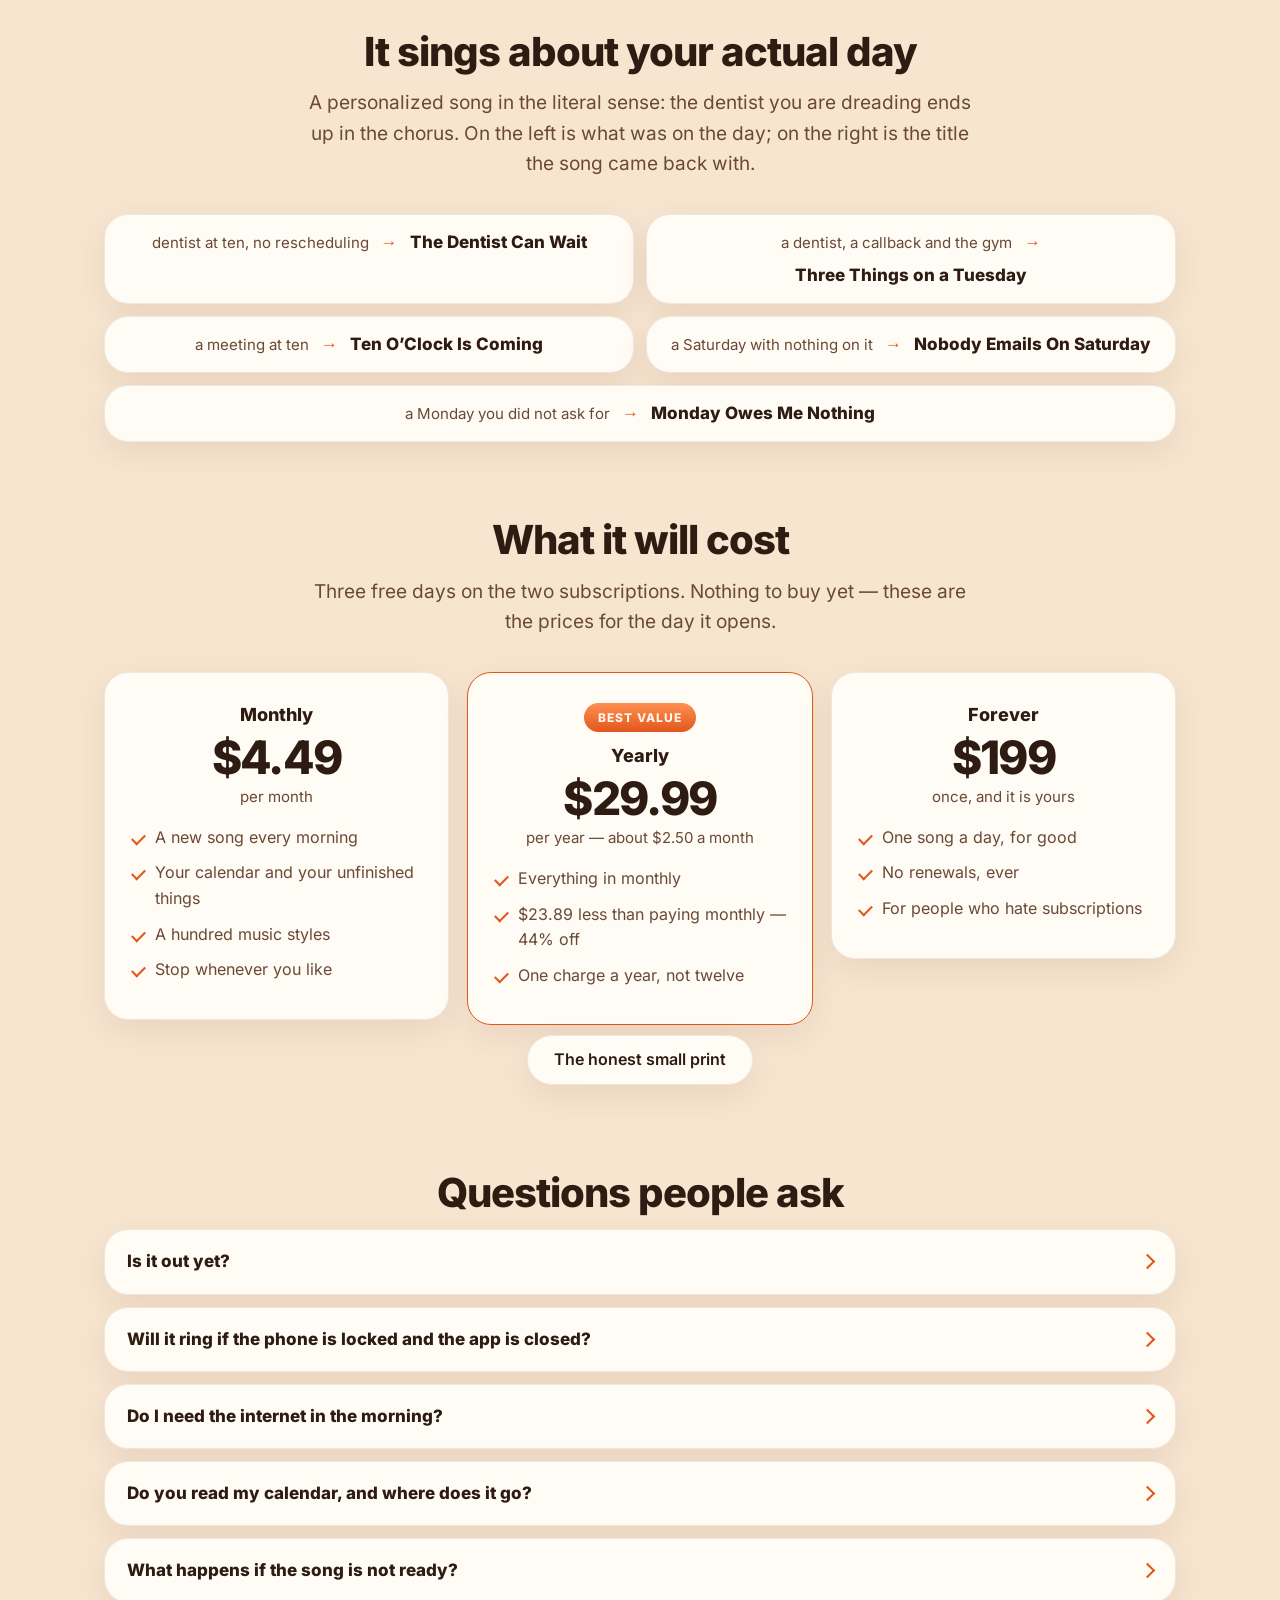
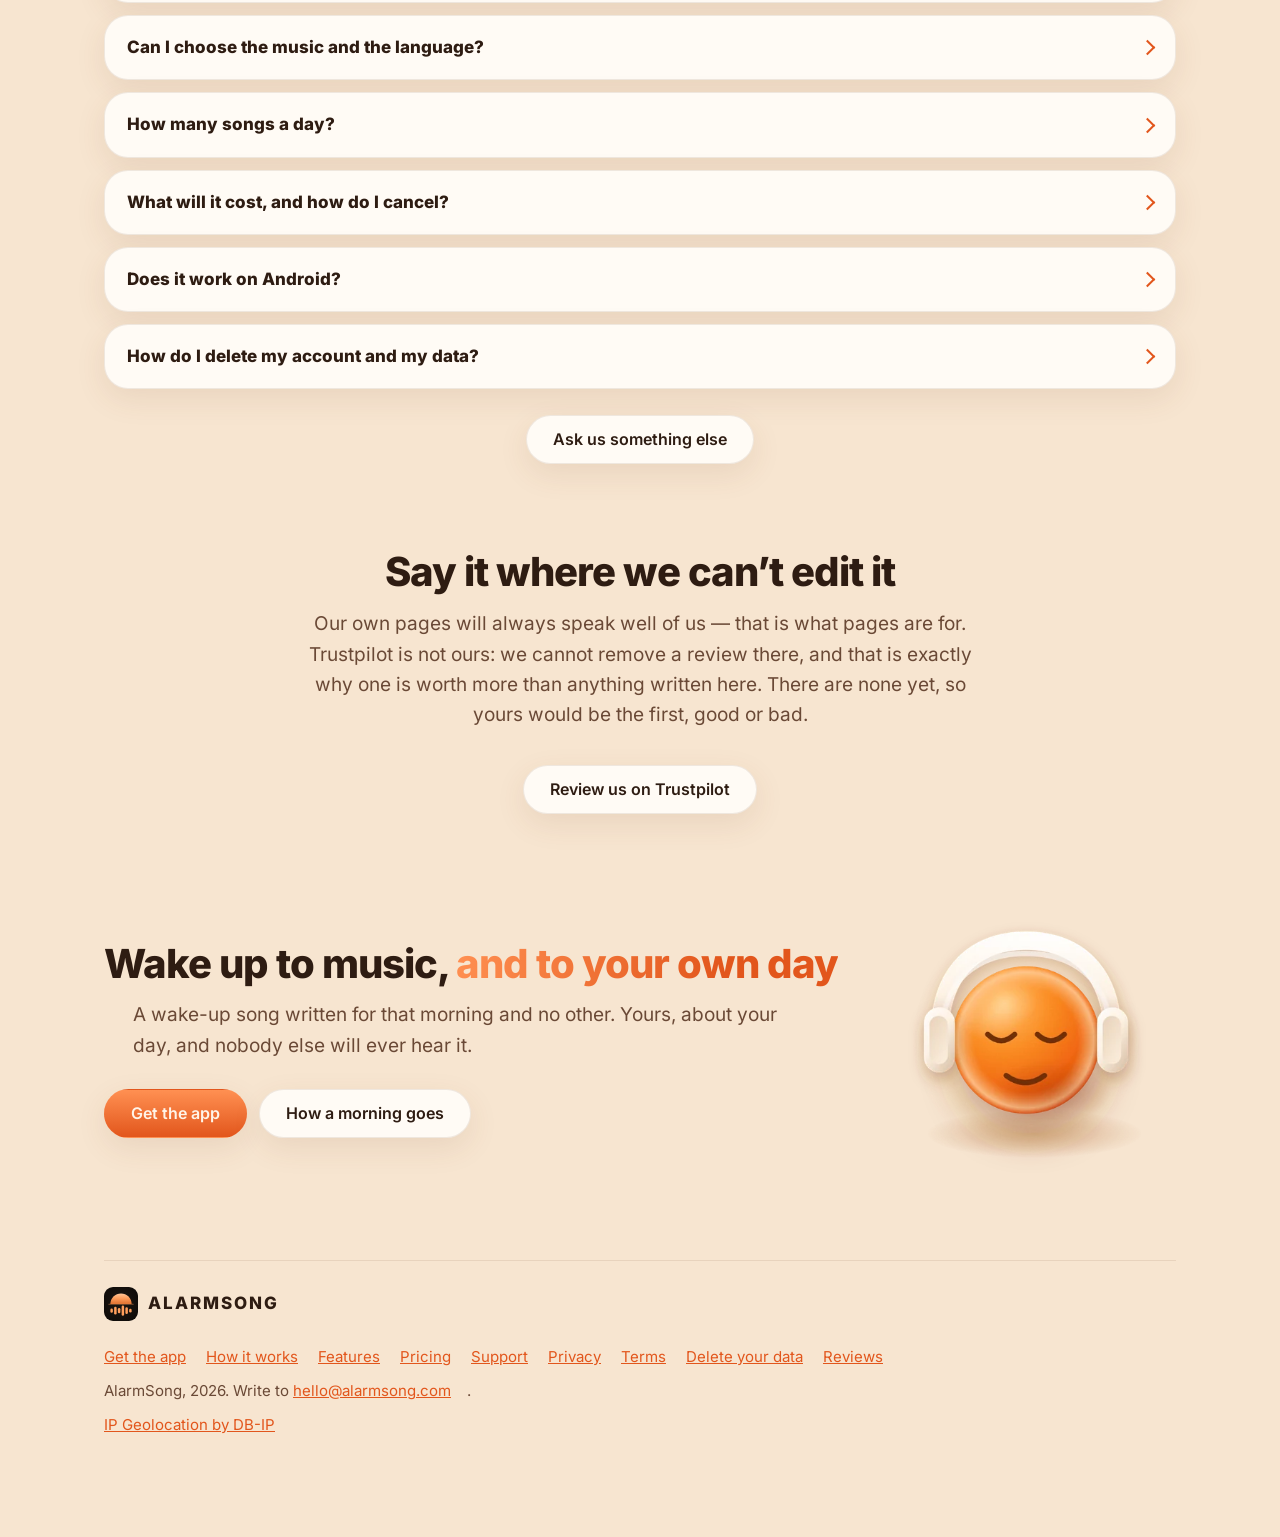
==== commit f47db338: "The site starts with the song, and the door is the first button Variant B from the path review, the " ====
--- a/index.html
+++ b/index.html
@@ -181,14 +181,36 @@
       <p class="lede">An alarm clock that wakes you with a new song every
       morning, written overnight about the day ahead — what is on your calendar,
       what you left unfinished, in the music you like.</p>
+
+      <figure class="player" id="player">
+        <audio id="song" preload="none" controls src="/media/three-things-on-a-tuesday.mp3"></audio>
+        <button type="button" id="playbtn" hidden aria-label="Play the song">
+          <svg viewBox="0 0 24 24" fill="currentColor" aria-hidden="true"><path id="playicon" d="M8 5.5v13l11-6.5L8 5.5Z"/></svg>
+        </button>
+        <figcaption class="who">
+          <p class="name">Three Things on a Tuesday</p>
+          <p class="about">A real one, a minute and a half, written for that Tuesday: the dentist at ten, the designer calling back at half past one, the gym at six thirty.</p>
+          <svg class="bars" viewBox="0 0 132 22" fill="currentColor" aria-hidden="true"><rect x="0" y="8" width="4" height="6" rx="2"/><rect x="11" y="4" width="4" height="14" rx="2"/><rect x="22" y="6" width="4" height="10" rx="2"/><rect x="33" y="1" width="4" height="20" rx="2"/><rect x="44" y="7" width="4" height="8" rx="2"/><rect x="55" y="3" width="4" height="16" rx="2"/><rect x="66" y="9" width="4" height="4" rx="2"/><rect x="77" y="2" width="4" height="18" rx="2"/><rect x="88" y="6" width="4" height="10" rx="2"/><rect x="99" y="4" width="4" height="14" rx="2"/><rect x="110" y="8" width="4" height="6" rx="2"/><rect x="121" y="5" width="4" height="12" rx="2"/></svg>
+        </figcaption>
+  </figure>
+
       <div class="cta">
-        <a class="btn btn-main" href="/app">Get the app</a>
-        <a class="btn btn-flat" href="#player" id="hearone">Hear one</a>
+        <a class="btn btn-main" href="https://testflight.apple.com/join/chHG2hJU" rel="noopener">Join the free beta</a>
+        <a class="btn btn-flat" href="/how-it-works">See how it works</a>
       </div>
+      <p class="onphone">Open that on an iPhone — the beta installs through
+      Apple’s free TestFlight app. A hundred places.</p>
+      <figure class="qr">
+        <img src="/img/beta-qr.png" width="264" height="264" alt="QR code that opens the AlarmSong TestFlight beta">
+        <figcaption>On a computer? Point your phone here.</figcaption>
+      </figure>
     </div>
-    <div class="phone hero-shot">
+    <button type="button" class="phone hero-shot" id="tapphone" aria-label="Play the song">
       <img src="/img/alarm.webp" width="600" height="1304" decoding="async" alt="The AlarmSong home screen counting down to the next alarm, with a 07:00 alarm card and the title of the song waiting for that morning">
-    </div>
+      <span class="tap" aria-hidden="true">
+        <svg viewBox="0 0 24 24" fill="currentColor"><path d="M8 5.5v13l11-6.5L8 5.5Z"/></svg>
+      </span>
+    </button>
   </div>
 
   <p class="line">Never the same song twice.</p>
@@ -237,25 +259,6 @@
   </ul>
 </section>
 
-<section class="section">
-  <h2>This is what it looks like</h2>
-  <p class="lede">Real screens from the app, not drawings of it.</p>
-  <ul class="phones">
-    <li><figure>
-      <div class="phone"><img src="/img/alarm.webp" width="600" height="1304" loading="lazy" decoding="async" alt="The AlarmSong home screen counting down three days and fifteen hours to the next alarm, with a 07:00 alarm card and the song title Ten O'Clock Is Coming"></div>
-      <figcaption>The next morning, and the song waiting for it.</figcaption>
-    </figure></li>
-    <li><figure>
-      <div class="phone"><img src="/img/morning.webp" width="600" height="1304" loading="lazy" decoding="async" alt="A card headed What's on Monday listing a dentist appointment at ten, a call with the designer at half past one and the gym at six"></div>
-      <figcaption>What the song is about, before it is written.</figcaption>
-    </figure></li>
-    <li><figure>
-      <div class="phone"><img src="/img/songs.webp" width="600" height="1304" loading="lazy" decoding="async" alt="A list of songs from previous mornings with their titles, lengths and hearts for the ones kept forever"></div>
-      <figcaption>Every morning you slept through, kept for a week.</figcaption>
-    </figure></li>
-  </ul>
-</section>
-
 <section class="section middle" id="listen">
   <h2>It sings about your actual day</h2>
   <p class="lede">A personalized song in the literal sense: the dentist you are
@@ -269,17 +272,6 @@
     <li><span class="was">a Monday you did not ask for</span><span class="arrow" aria-hidden="true">→</span><span class="got">Monday Owes Me Nothing</span></li>
   </ul>
 
-  <figure class="player" id="player">
-    <audio id="song" preload="none" controls src="/media/three-things-on-a-tuesday.mp3"></audio>
-    <button type="button" id="playbtn" hidden aria-label="Play the song">
-      <svg viewBox="0 0 24 24" fill="currentColor" aria-hidden="true"><path id="playicon" d="M8 5.5v13l11-6.5L8 5.5Z"/></svg>
-    </button>
-    <figcaption class="who">
-      <p class="name">Three Things on a Tuesday</p>
-      <p class="about">A real one, a minute and a half, written for that Tuesday: the dentist at ten, the designer calling back at half past one, the gym at six thirty.</p>
-      <svg class="bars" viewBox="0 0 132 22" fill="currentColor" aria-hidden="true"><rect x="0" y="8" width="4" height="6" rx="2"/><rect x="11" y="4" width="4" height="14" rx="2"/><rect x="22" y="6" width="4" height="10" rx="2"/><rect x="33" y="1" width="4" height="20" rx="2"/><rect x="44" y="7" width="4" height="8" rx="2"/><rect x="55" y="3" width="4" height="16" rx="2"/><rect x="66" y="9" width="4" height="4" rx="2"/><rect x="77" y="2" width="4" height="18" rx="2"/><rect x="88" y="6" width="4" height="10" rx="2"/><rect x="99" y="4" width="4" height="14" rx="2"/><rect x="110" y="8" width="4" height="6" rx="2"/><rect x="121" y="5" width="4" height="12" rx="2"/></svg>
-    </figcaption>
-  </figure>
 </section>
 
 <section class="section">
@@ -321,34 +313,6 @@
     </li>
   </ul>
   <p class="middle"><a class="btn btn-flat" href="/pricing">The honest small print</a></p>
-</section>
-
-<section class="section">
-  <h2>Where to get it</h2>
-  <p class="lede">Three doors, one of them open. The other two wait until they
-  work — a button that opens an error is worse than a button that waits.</p>
-  <ul class="stores">
-    <li class="store">
-      <p class="state">App Store · not yet</p>
-      <h3>iPhone</h3>
-      <p>The listing exists. The app goes on it when it is ready, not before.</p>
-      <span class="btn btn-off" aria-disabled="true">Coming to the App Store</span>
-    </li>
-    <li class="store">
-      <p class="state ready">TestFlight · open now</p>
-      <h3>The beta</h3>
-      <p>Open the link on your iPhone, after installing Apple’s free TestFlight
-      app. A hundred places.</p>
-      <a class="btn btn-main" href="https://testflight.apple.com/join/chHG2hJU" rel="noopener">Join the beta</a>
-    </li>
-    <li class="store">
-      <p class="state">Google Play · not yet</p>
-      <h3>Android</h3>
-      <p>Being built, behind the iPhone.</p>
-      <span class="btn btn-off" aria-disabled="true">Coming to Google Play</span>
-    </li>
-  </ul>
-  <p class="middle" style="margin-top:22px"><a class="btn btn-flat" href="/app">More about the app</a></p>
 </section>
 
 <section class="section">
@@ -456,6 +420,18 @@
 
   /* "Hear one" says hear, so it plays — landing next to the button and
      leaving the reader to find it was the old behaviour and a poor one. */
+  /* The phone in the hero is a button: pressing it plays the song it shows. */
+  var phone = document.getElementById('tapphone');
+  if (phone) {
+    phone.addEventListener('click', function () {
+      if (audio.paused) { audio.play(); } else { audio.pause(); }
+    });
+    audio.addEventListener('play', function () { phone.classList.add('playing'); });
+    ['pause', 'ended'].forEach(function (e) {
+      audio.addEventListener(e, function () { phone.classList.remove('playing'); });
+    });
+  }
+
   var jump = document.getElementById('hearone');
   if (jump) {
     jump.addEventListener('click', function () {
--- a/style.css
+++ b/style.css
@@ -752,3 +752,75 @@
   background: linear-gradient(180deg, var(--accent-soft), var(--accent));
   color: var(--on-accent);
 }
+
+/* ── Variant B: the song is the first thing on the page ──────────────── */
+
+/* The phone is a button now: tapping it plays the morning it is showing. */
+button.phone {
+  position: relative;
+  border: 1px solid var(--stroke);
+  cursor: pointer;
+  font: inherit;
+  color: inherit;
+}
+
+button.phone .tap {
+  position: absolute;
+  left: 50%;
+  top: 50%;
+  transform: translate(-50%, -50%);
+  width: 76px;
+  height: 76px;
+  border-radius: 38px;
+  background: linear-gradient(180deg, var(--accent-soft), var(--accent));
+  color: var(--on-accent);
+  display: flex;
+  align-items: center;
+  justify-content: center;
+  box-shadow: var(--shadow);
+}
+
+button.phone .tap svg { width: 30px; height: 30px; margin-left: 4px; }
+
+button.phone.playing .tap { display: none; }
+
+.hero .player { margin: 26px 0 0; max-width: none; }
+
+.onphone { color: var(--dim); font-size: 15px; margin: 14px 0 0; max-width: 34em; }
+
+/* The QR is for a desktop, where a link to a phone app is a dead end. */
+.qr { display: none; }
+
+@media (min-width: 900px) {
+  .qr {
+    display: flex;
+    align-items: center;
+    gap: 16px;
+    margin: 22px 0 0;
+  }
+
+  .qr img {
+    width: 96px;
+    height: 96px;
+    border-radius: 14px;
+    border: 1px solid var(--stroke);
+    display: block;
+  }
+
+  .qr figcaption { color: var(--dim); font-size: 15px; max-width: 14em; }
+}
+
+/* One row in the bar on a phone: the links live in the footer, the door and
+   the theme stay up here, because those are what the top bar is for. */
+@media (max-width: 899px) {
+  .bar nav a:not(.btn) { display: none; }
+  .bar-in { padding-bottom: 14px; }
+}
+
+/* On a narrow phone the word does not fit beside the door and the theme, and
+   the mark alone is enough to say whose page this is. */
+@media (max-width: 470px) {
+  .bar .brand { display: none; }
+  .bar .btn { padding: 11px 16px; }
+  .bar-in { gap: 10px; }
+}
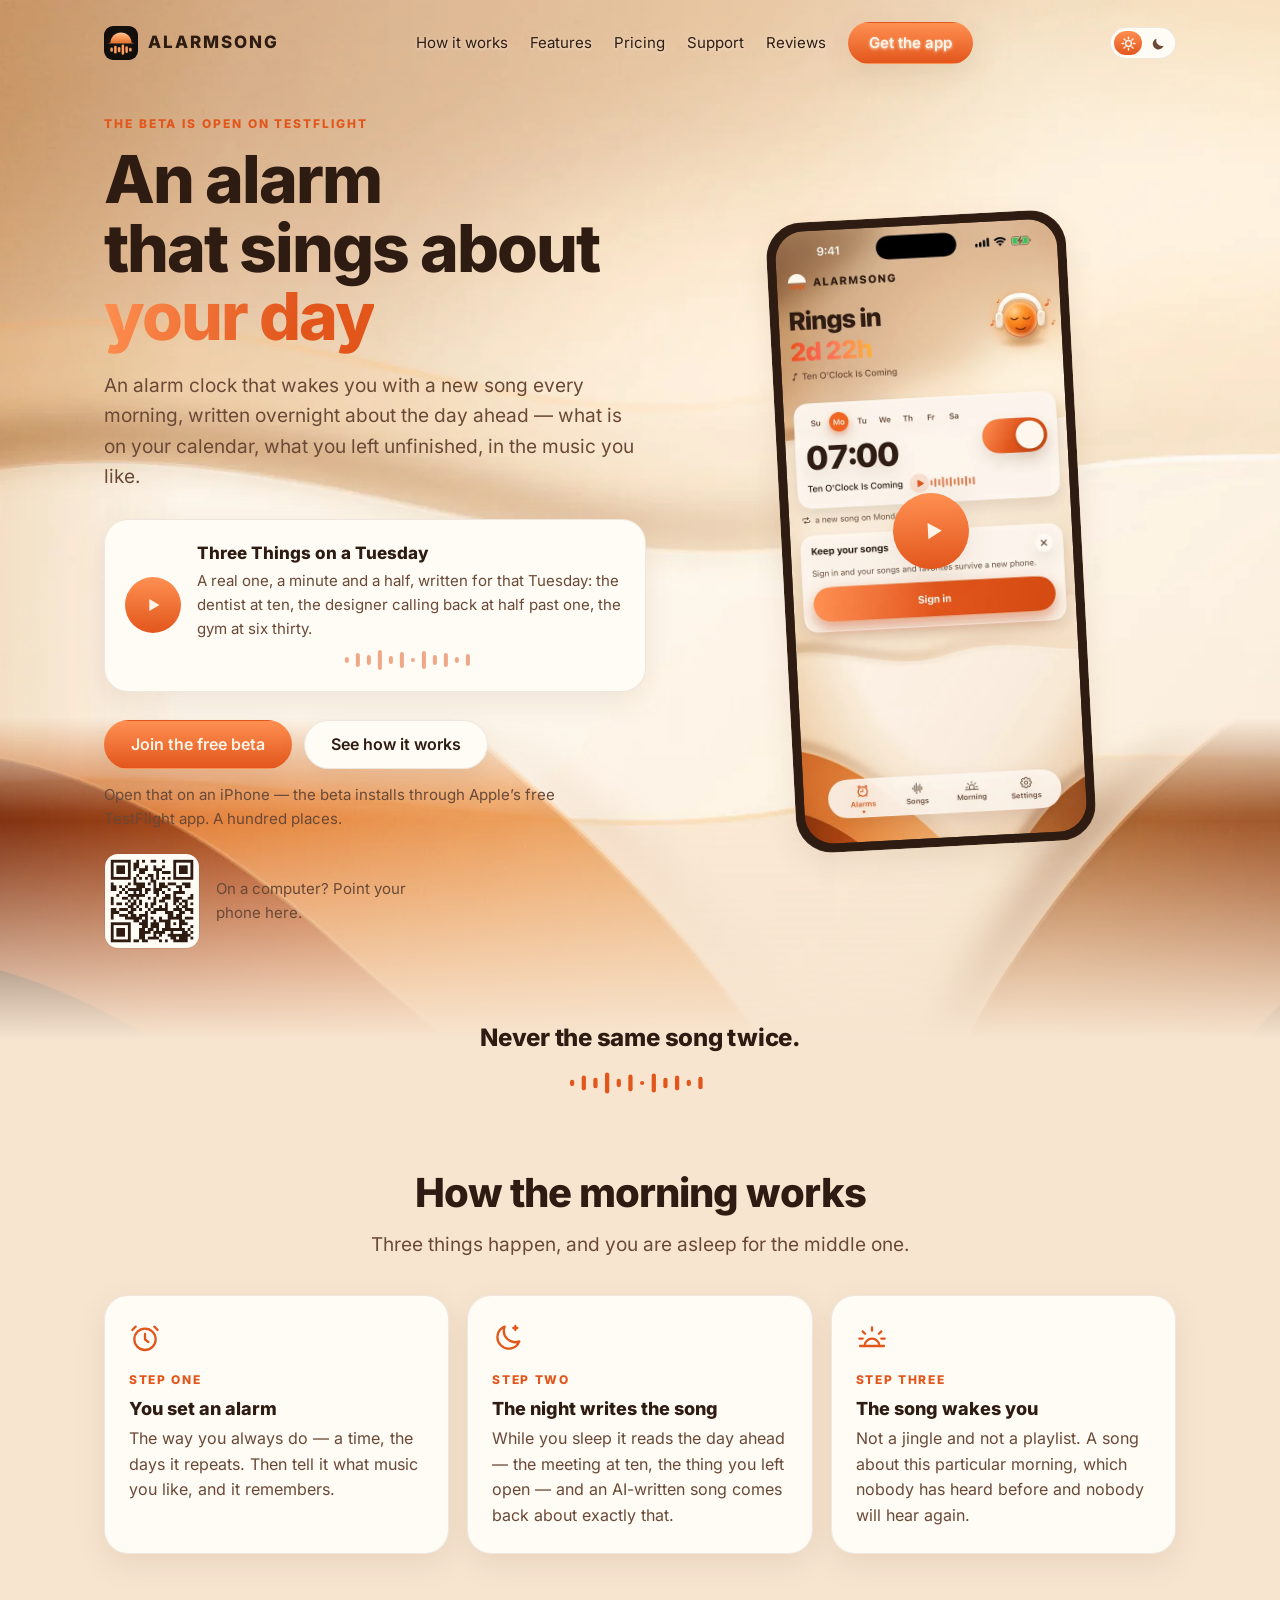
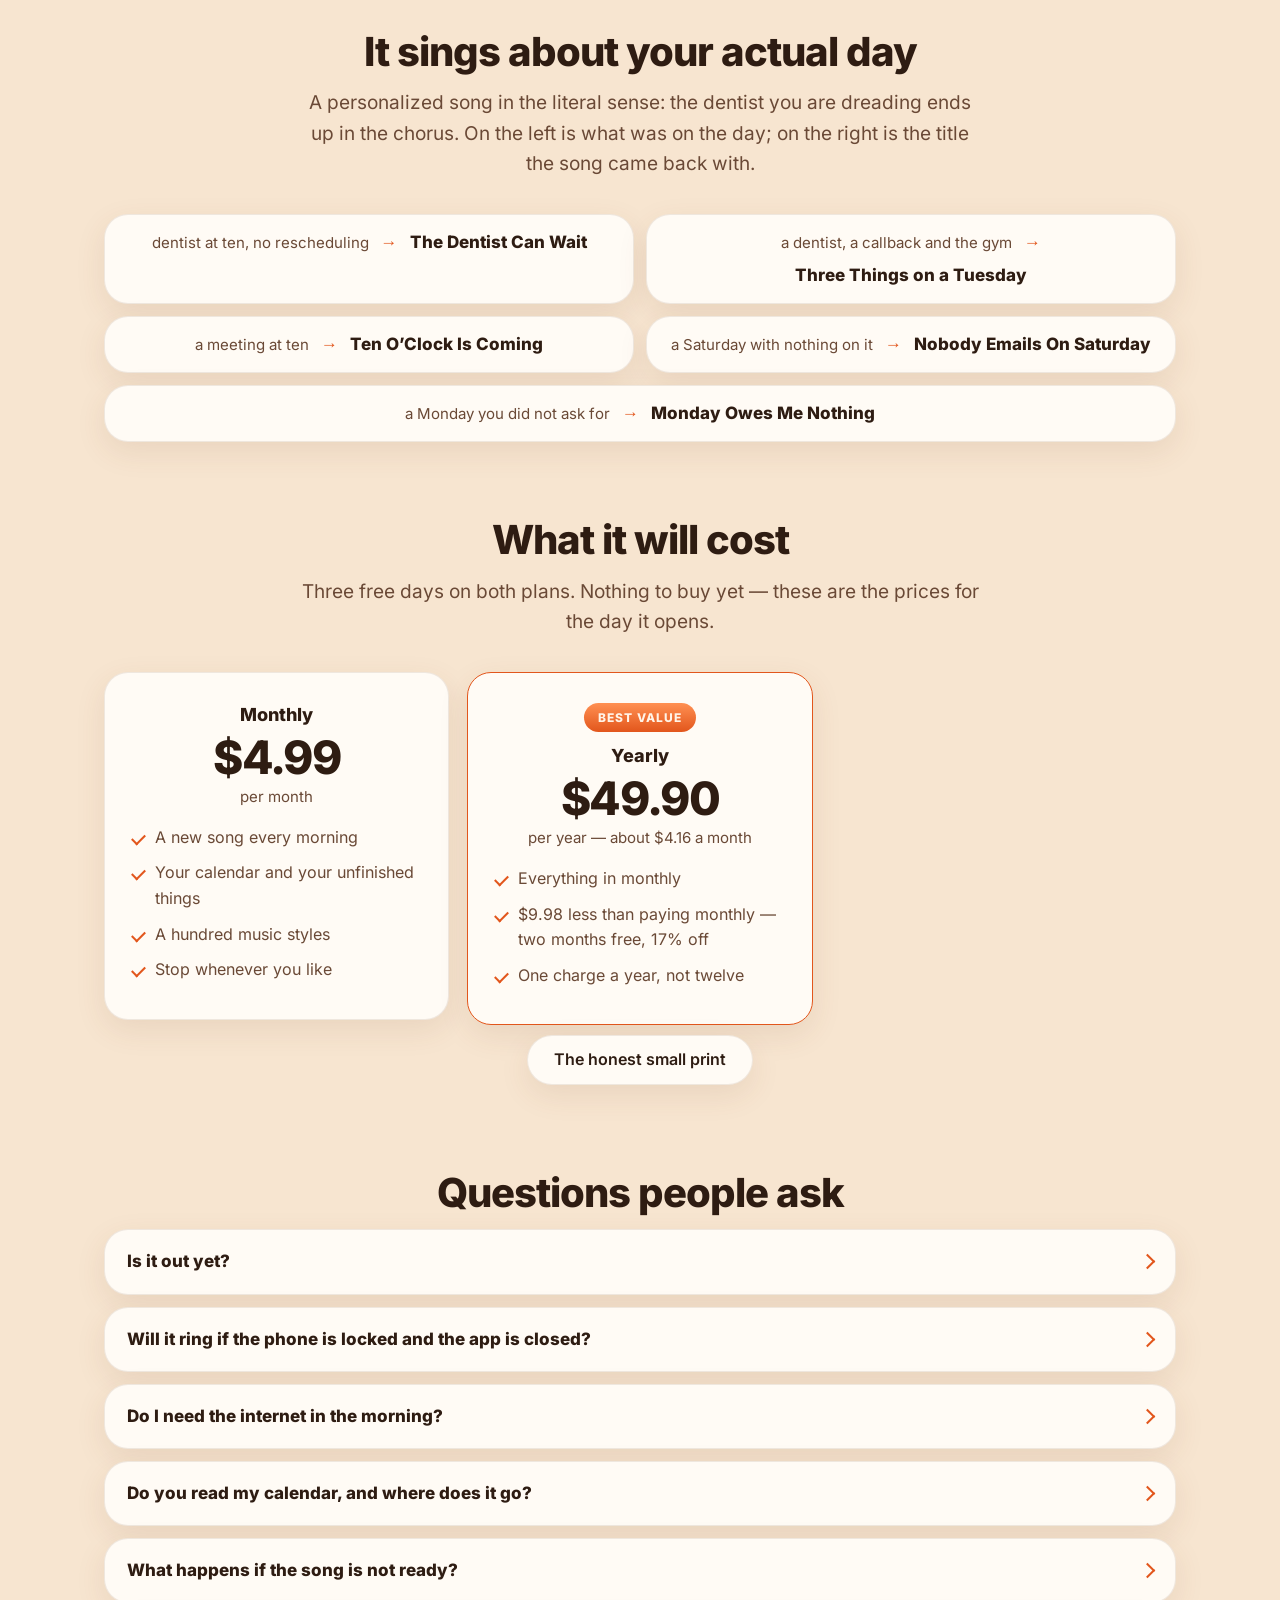
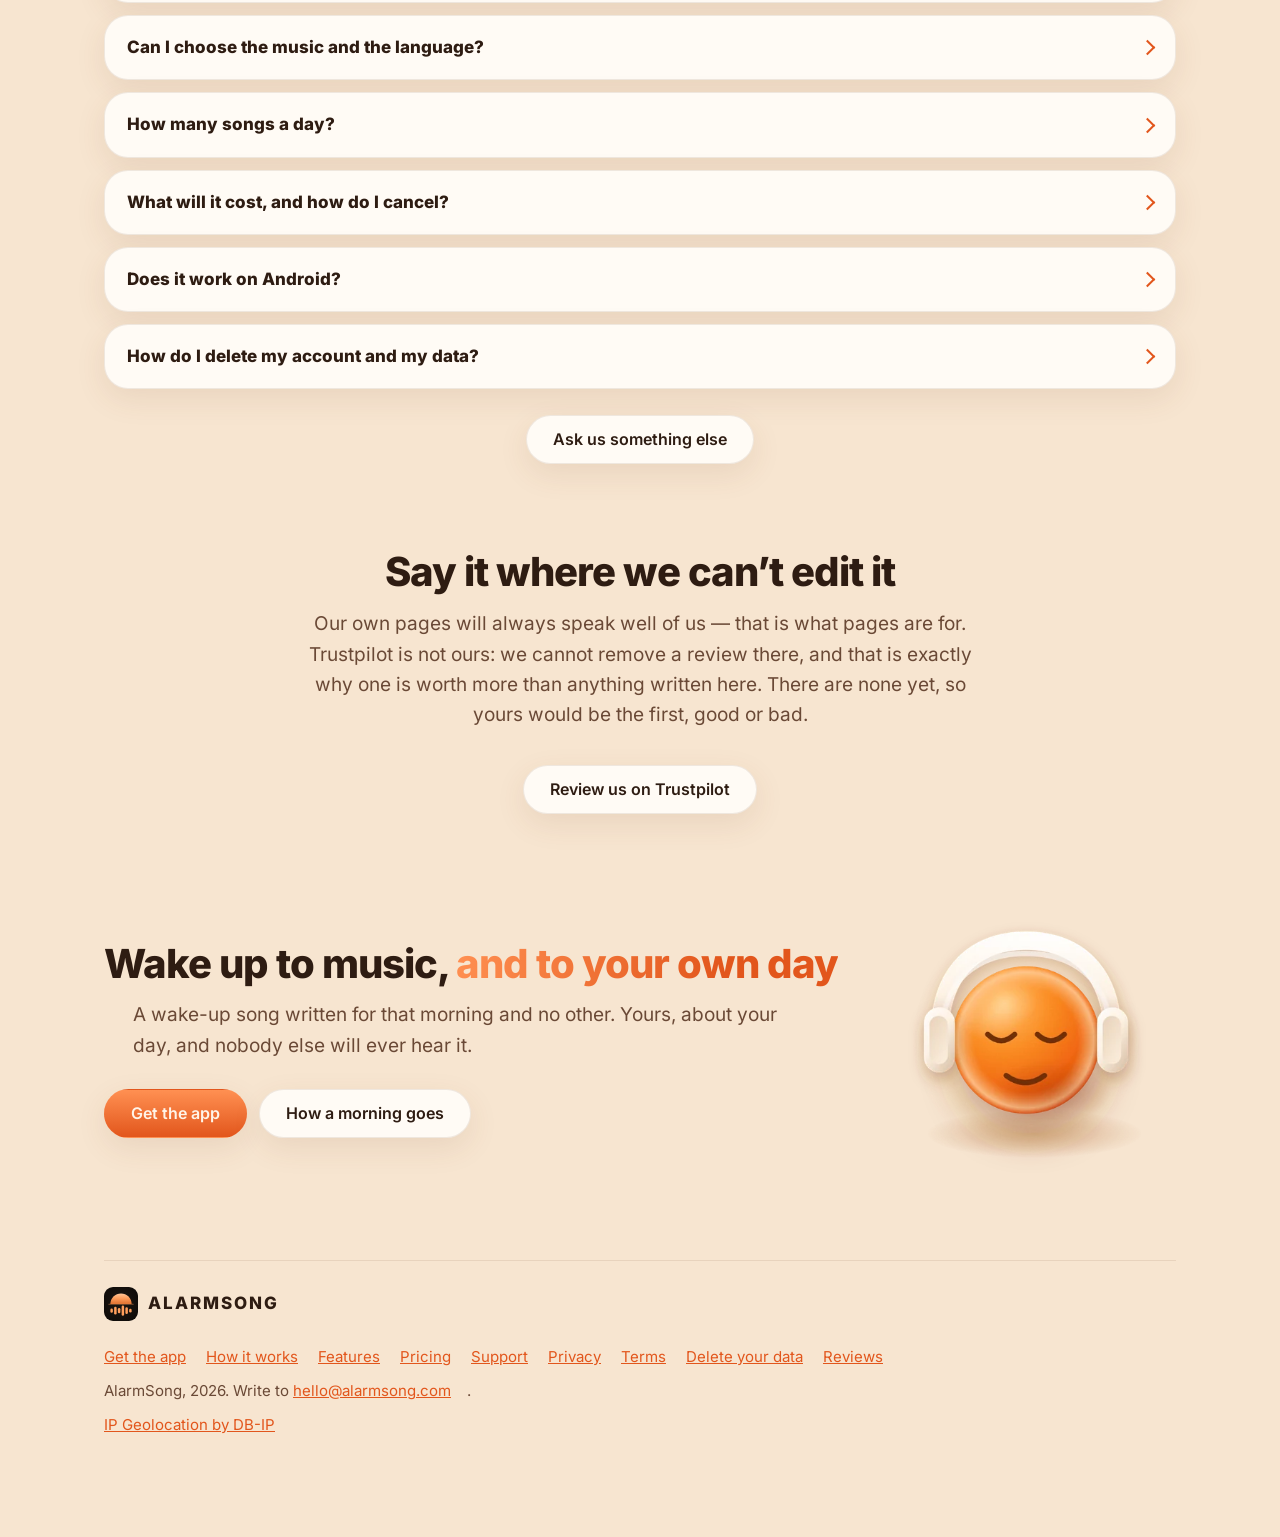
==== commit 1aa05578: "Prices: $4.99 a month, $49.90 a year, no one-time plan Decided by the owners on 2 October 2026: two " ====
--- a/index.html
+++ b/index.html
@@ -116,7 +116,7 @@
                       "name": "How many songs a day?",
                       "acceptedAnswer": {
                               "@type": "Answer",
-                              "text": "One, for your morning. That is the same on every plan, including the one-time one — each song costs us money to make."
+                              "text": "One, for your morning. That is the same on both plans — each song costs us money to make."
                       }
               },
               {
@@ -124,7 +124,7 @@
                       "name": "What will it cost, and how do I cancel?",
                       "acceptedAnswer": {
                               "@type": "Answer",
-                              "text": "$4.49 a month, $29.99 a year, or $199 once. The two subscriptions start with three free days, once per account; the one-time plan has none, because there is nothing to renew. Subscriptions renew by themselves until you cancel, and you cancel in your App Store or Google Play account settings at least 24 hours before the period ends — not in our app, because the store holds the subscription."
+                              "text": "$4.99 a month or $49.90 a year. Both start with three free days, once per account. Subscriptions renew by themselves until you cancel, and you cancel in your App Store or Google Play account settings at least 24 hours before the period ends — not in our app, because the store holds the subscription."
                       }
               },
               {
@@ -276,12 +276,12 @@
 
 <section class="section">
   <h2>What it will cost</h2>
-  <p class="lede">Three free days on the two subscriptions. Nothing to buy
+  <p class="lede">Three free days on both plans. Nothing to buy
   yet — these are the prices for the day it opens.</p>
   <ul class="plans">
     <li class="plan">
       <h3>Monthly</h3>
-      <span class="price">$4.49</span>
+      <span class="price">$4.99</span>
       <p class="per">per month</p>
       <ul>
         <li>A new song every morning</li>
@@ -293,22 +293,12 @@
     <li class="plan pick">
       <span class="tag">Best value</span>
       <h3>Yearly</h3>
-      <span class="price">$29.99</span>
-      <p class="per">per year — about $2.50 a month</p>
+      <span class="price">$49.90</span>
+      <p class="per">per year — about $4.16 a month</p>
       <ul>
         <li>Everything in monthly</li>
-        <li>$23.89 less than paying monthly — 44% off</li>
+        <li>$9.98 less than paying monthly — two months free, 17% off</li>
         <li>One charge a year, not twelve</li>
-      </ul>
-    </li>
-    <li class="plan">
-      <h3>Forever</h3>
-      <span class="price">$199</span>
-      <p class="per">once, and it is yours</p>
-      <ul>
-        <li>One song a day, for good</li>
-        <li>No renewals, ever</li>
-        <li>For people who hate subscriptions</li>
       </ul>
     </li>
   </ul>
@@ -344,11 +334,11 @@
     </details>
     <details>
       <summary>How many songs a day?</summary>
-      <p class="answer">One, for your morning. That is the same on every plan, including the one-time one — each song costs us money to make.</p>
+      <p class="answer">One, for your morning. That is the same on both plans — each song costs us money to make.</p>
     </details>
     <details>
       <summary>What will it cost, and how do I cancel?</summary>
-      <p class="answer">$4.49 a month, $29.99 a year, or $199 once. The two subscriptions start with three free days, once per account; the one-time plan has none, because there is nothing to renew. Subscriptions renew by themselves until you cancel, and you cancel in your App Store or Google Play account settings at least 24 hours before the period ends — not in our app, because the store holds the subscription.</p>
+      <p class="answer">$4.99 a month or $49.90 a year. Both start with three free days, once per account. Subscriptions renew by themselves until you cancel, and you cancel in your App Store or Google Play account settings at least 24 hours before the period ends — not in our app, because the store holds the subscription.</p>
     </details>
     <details>
       <summary>Does it work on Android?</summary>
